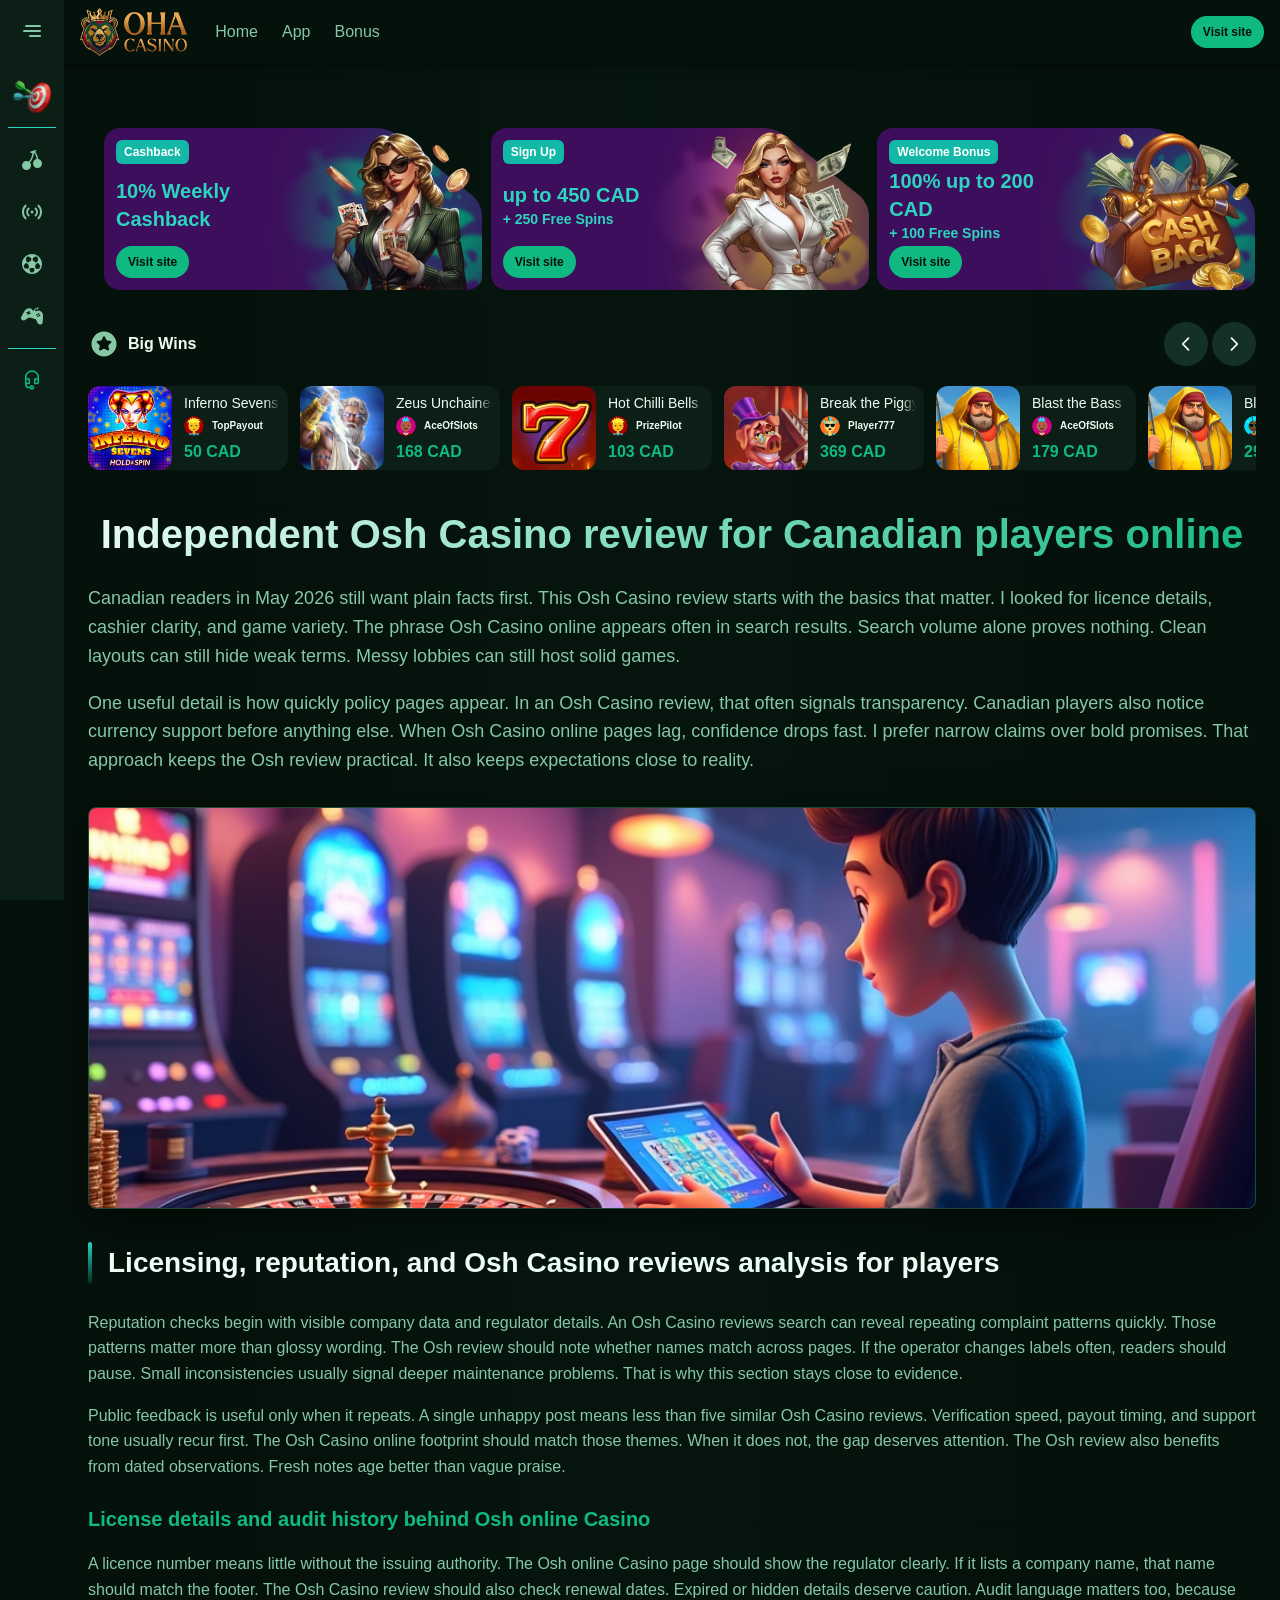
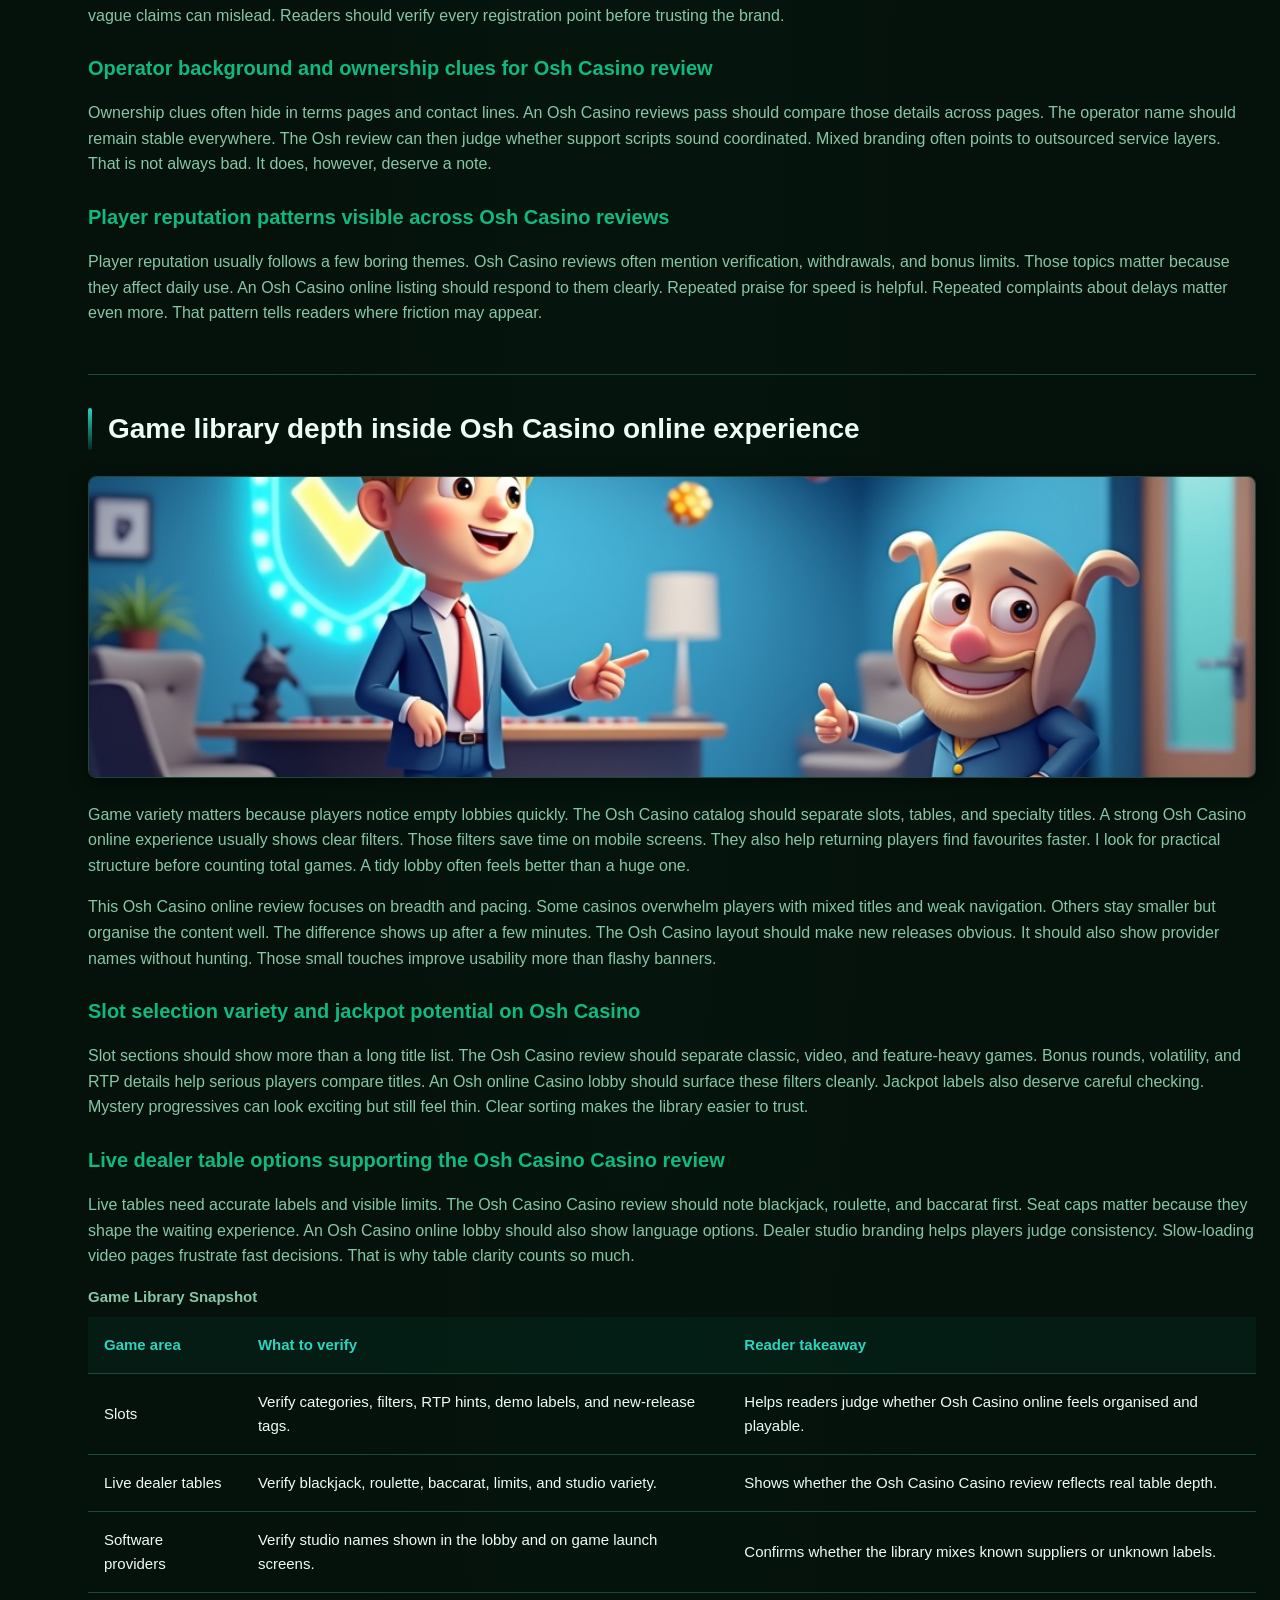
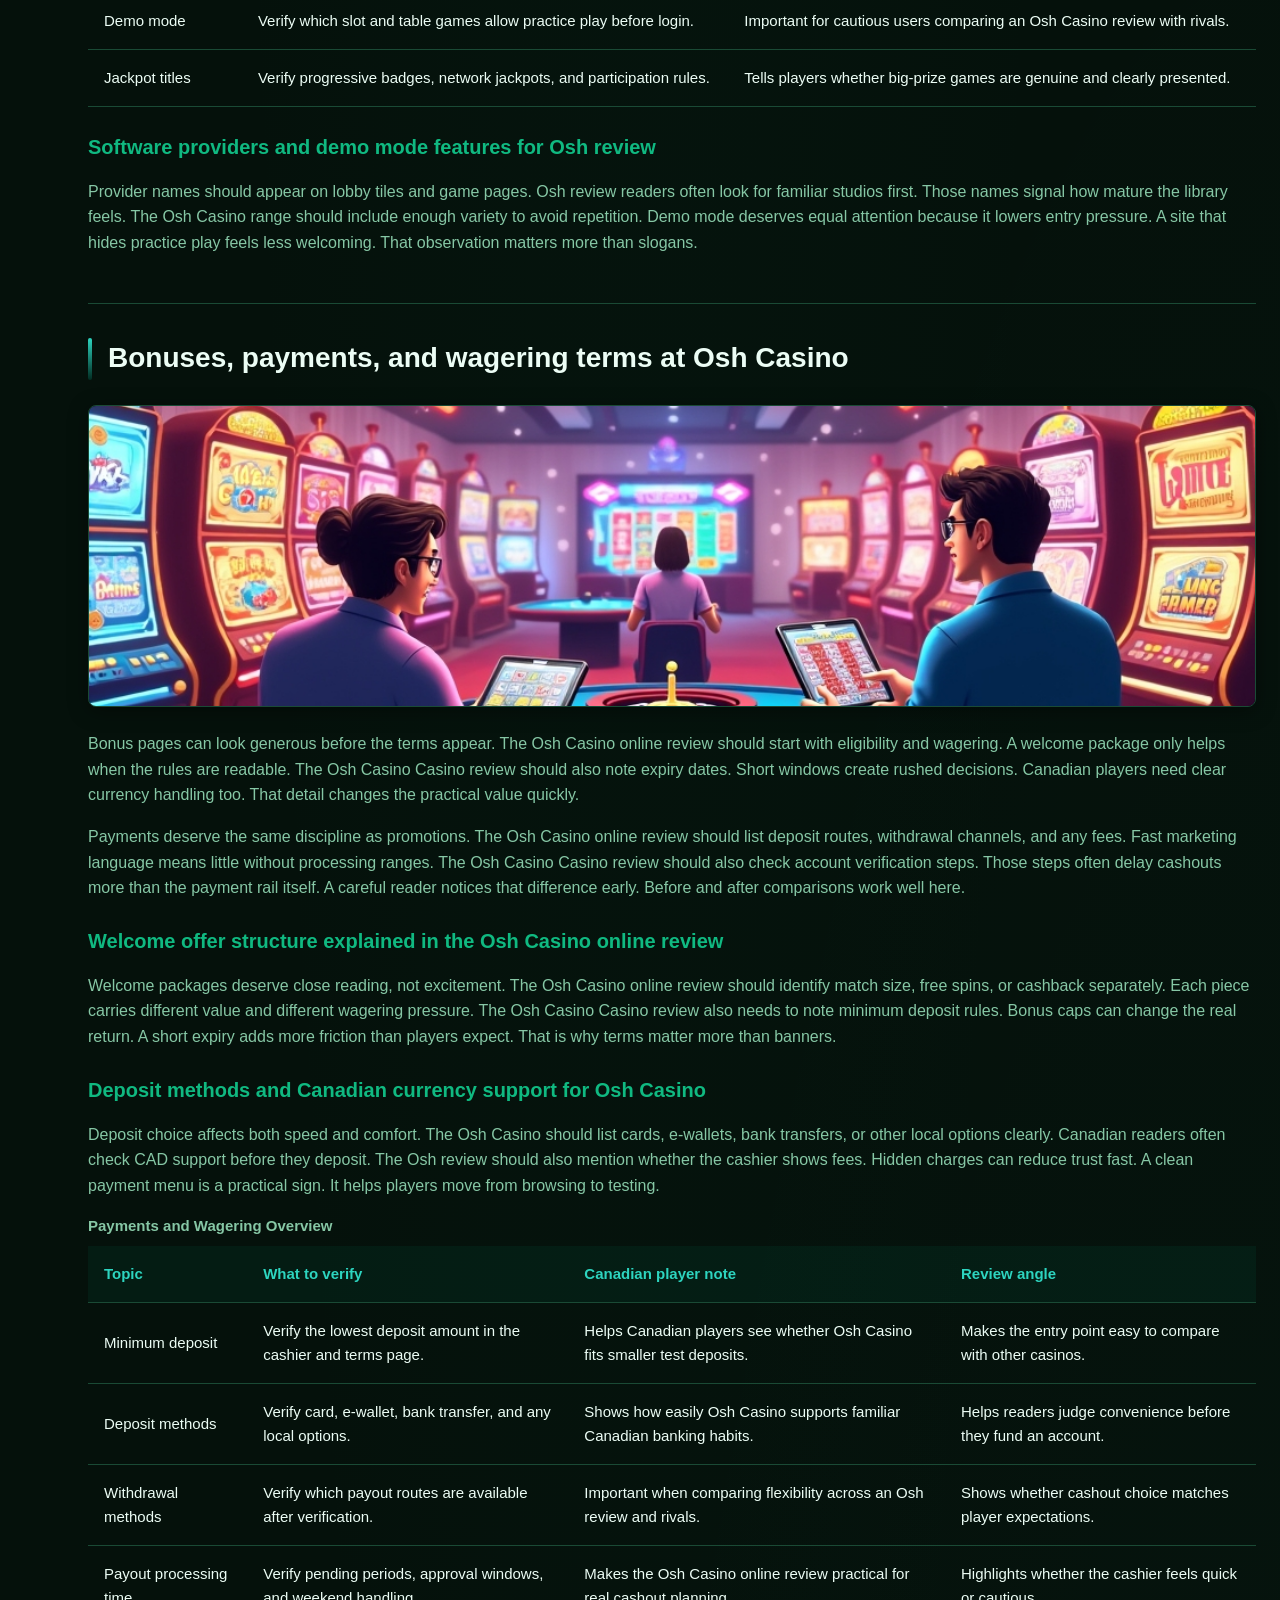
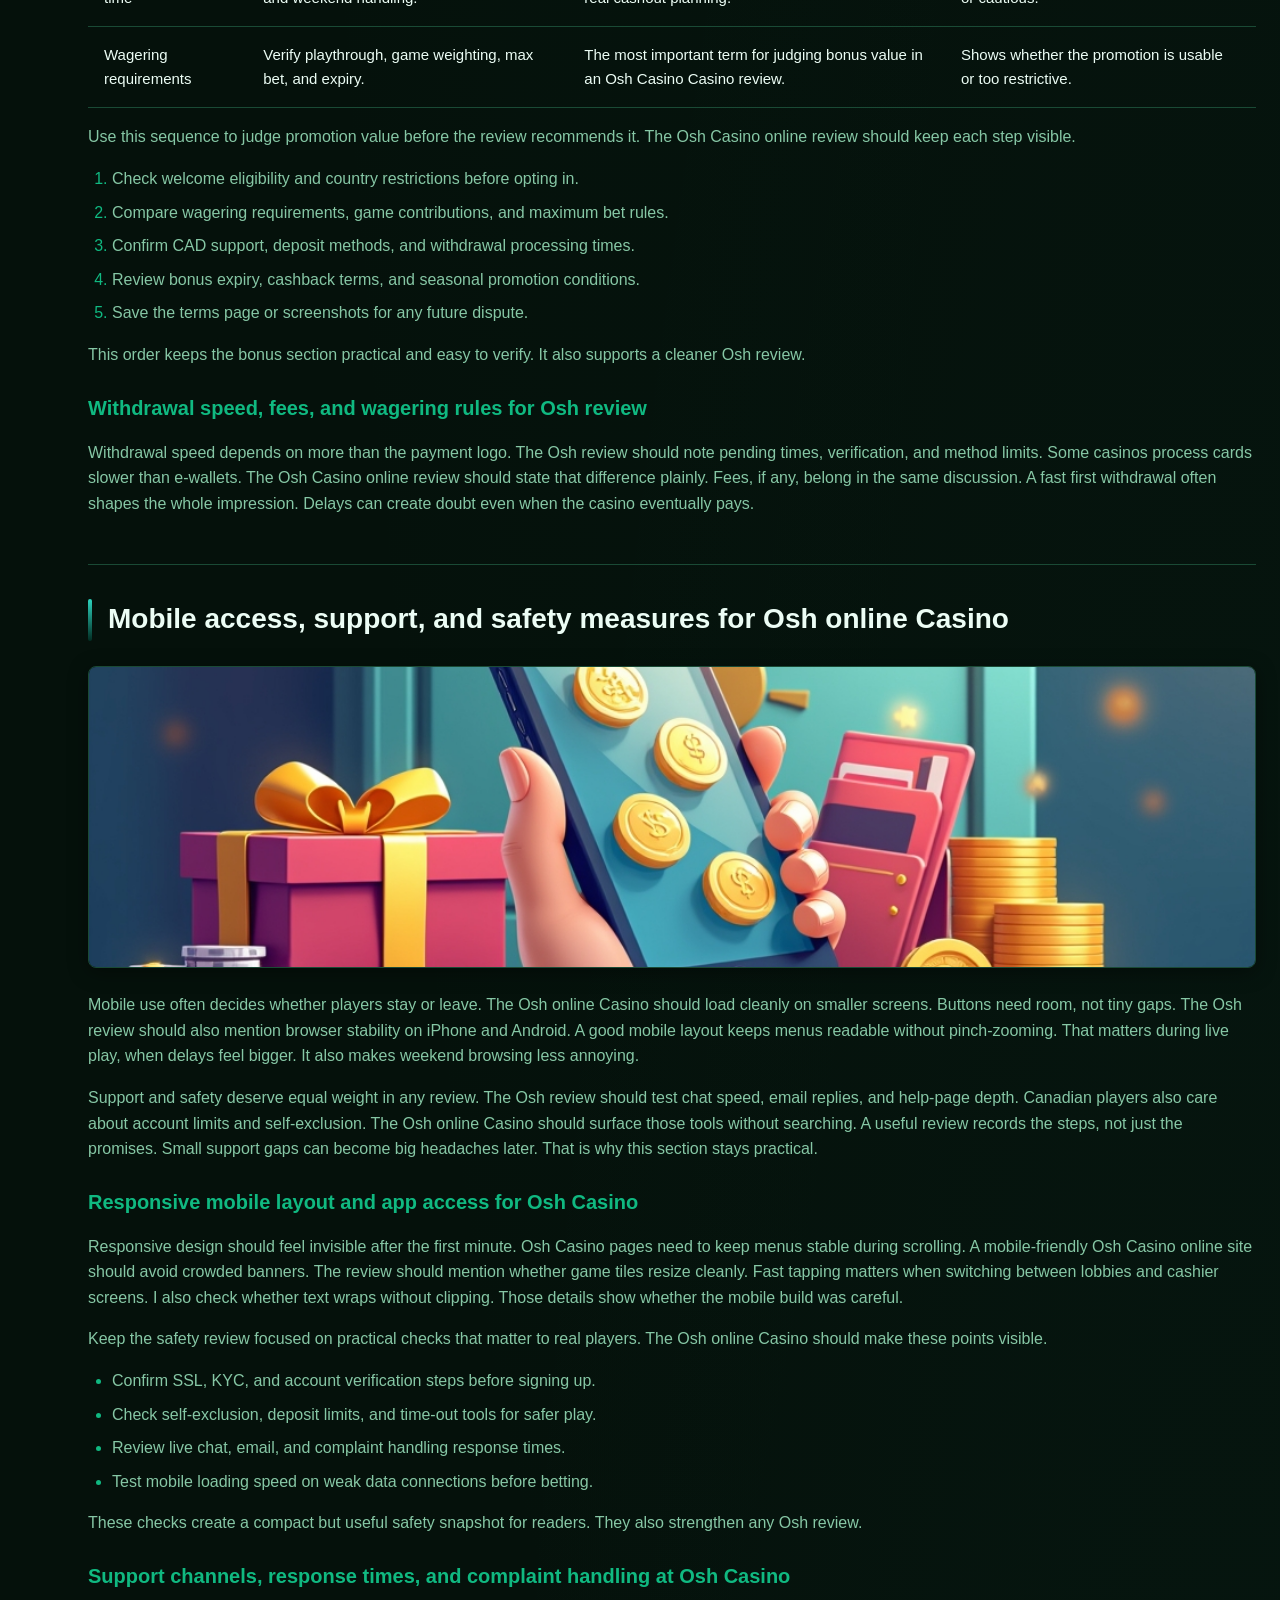
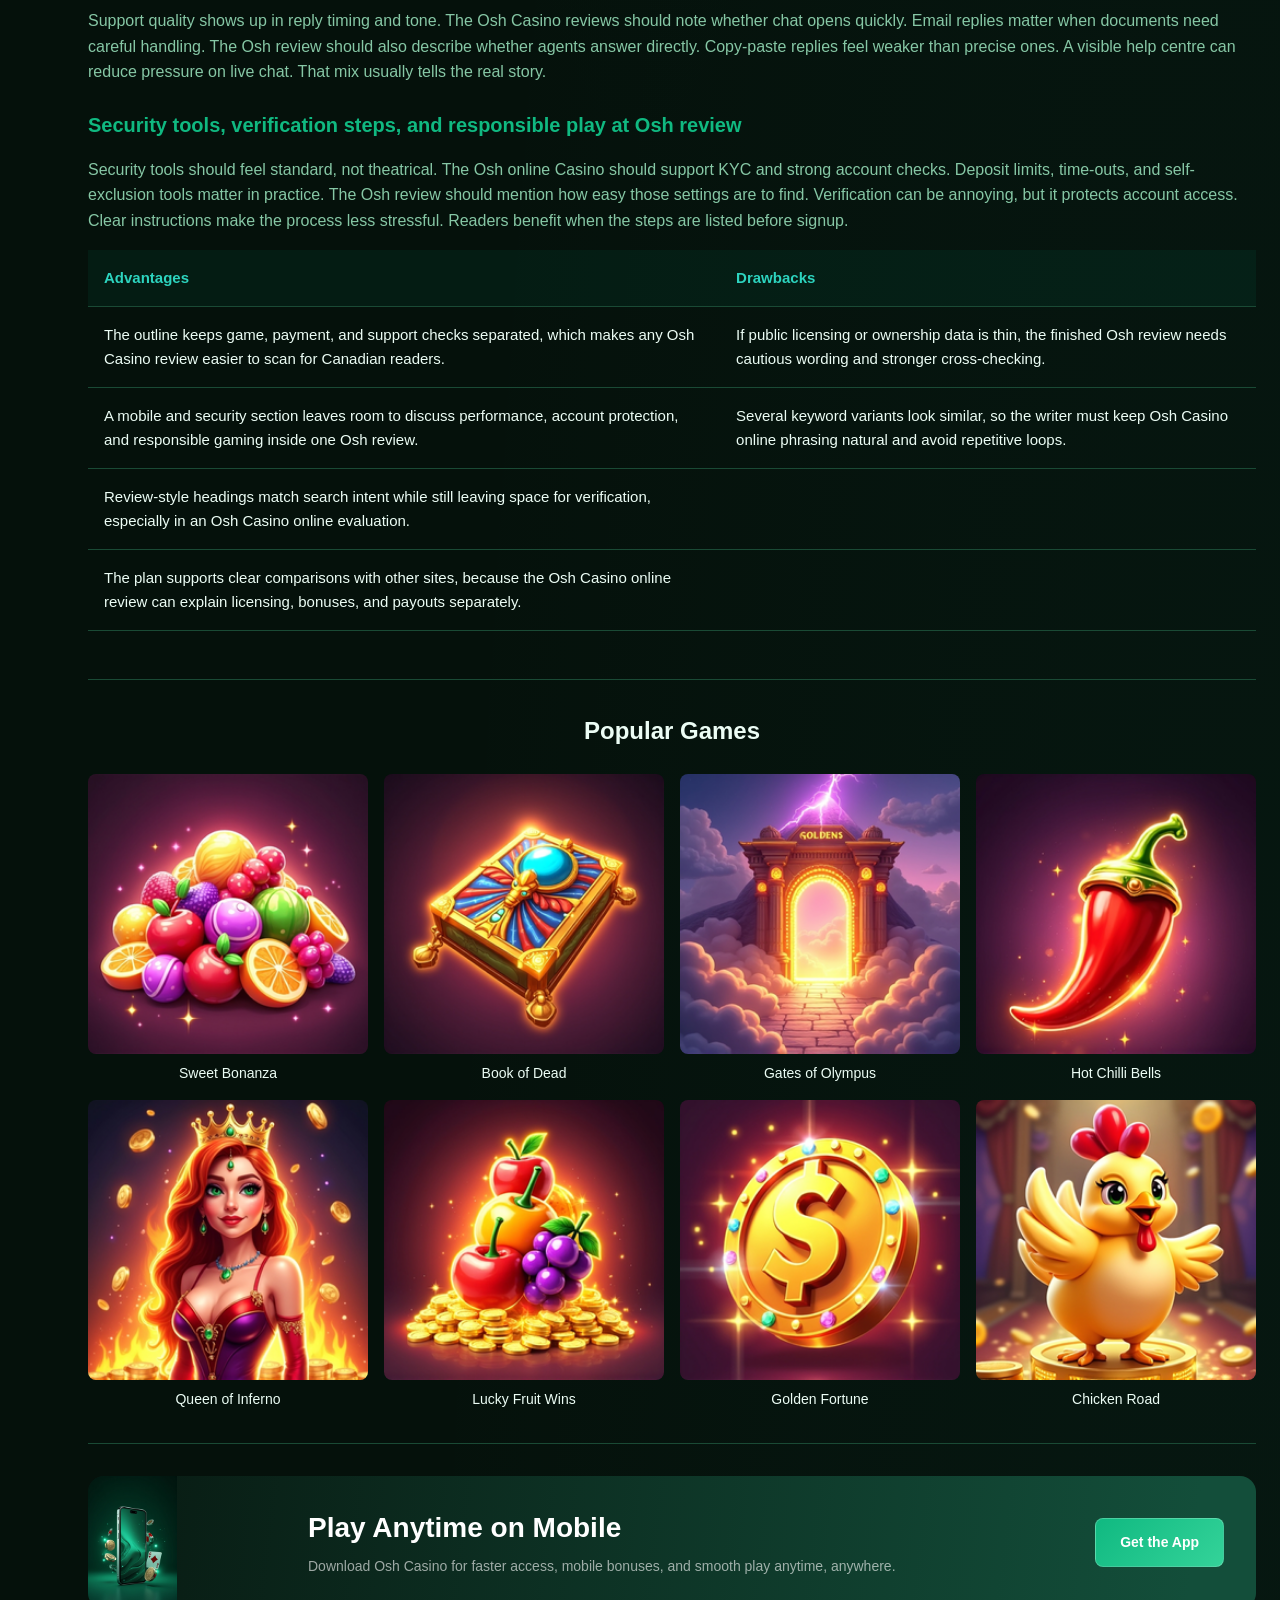
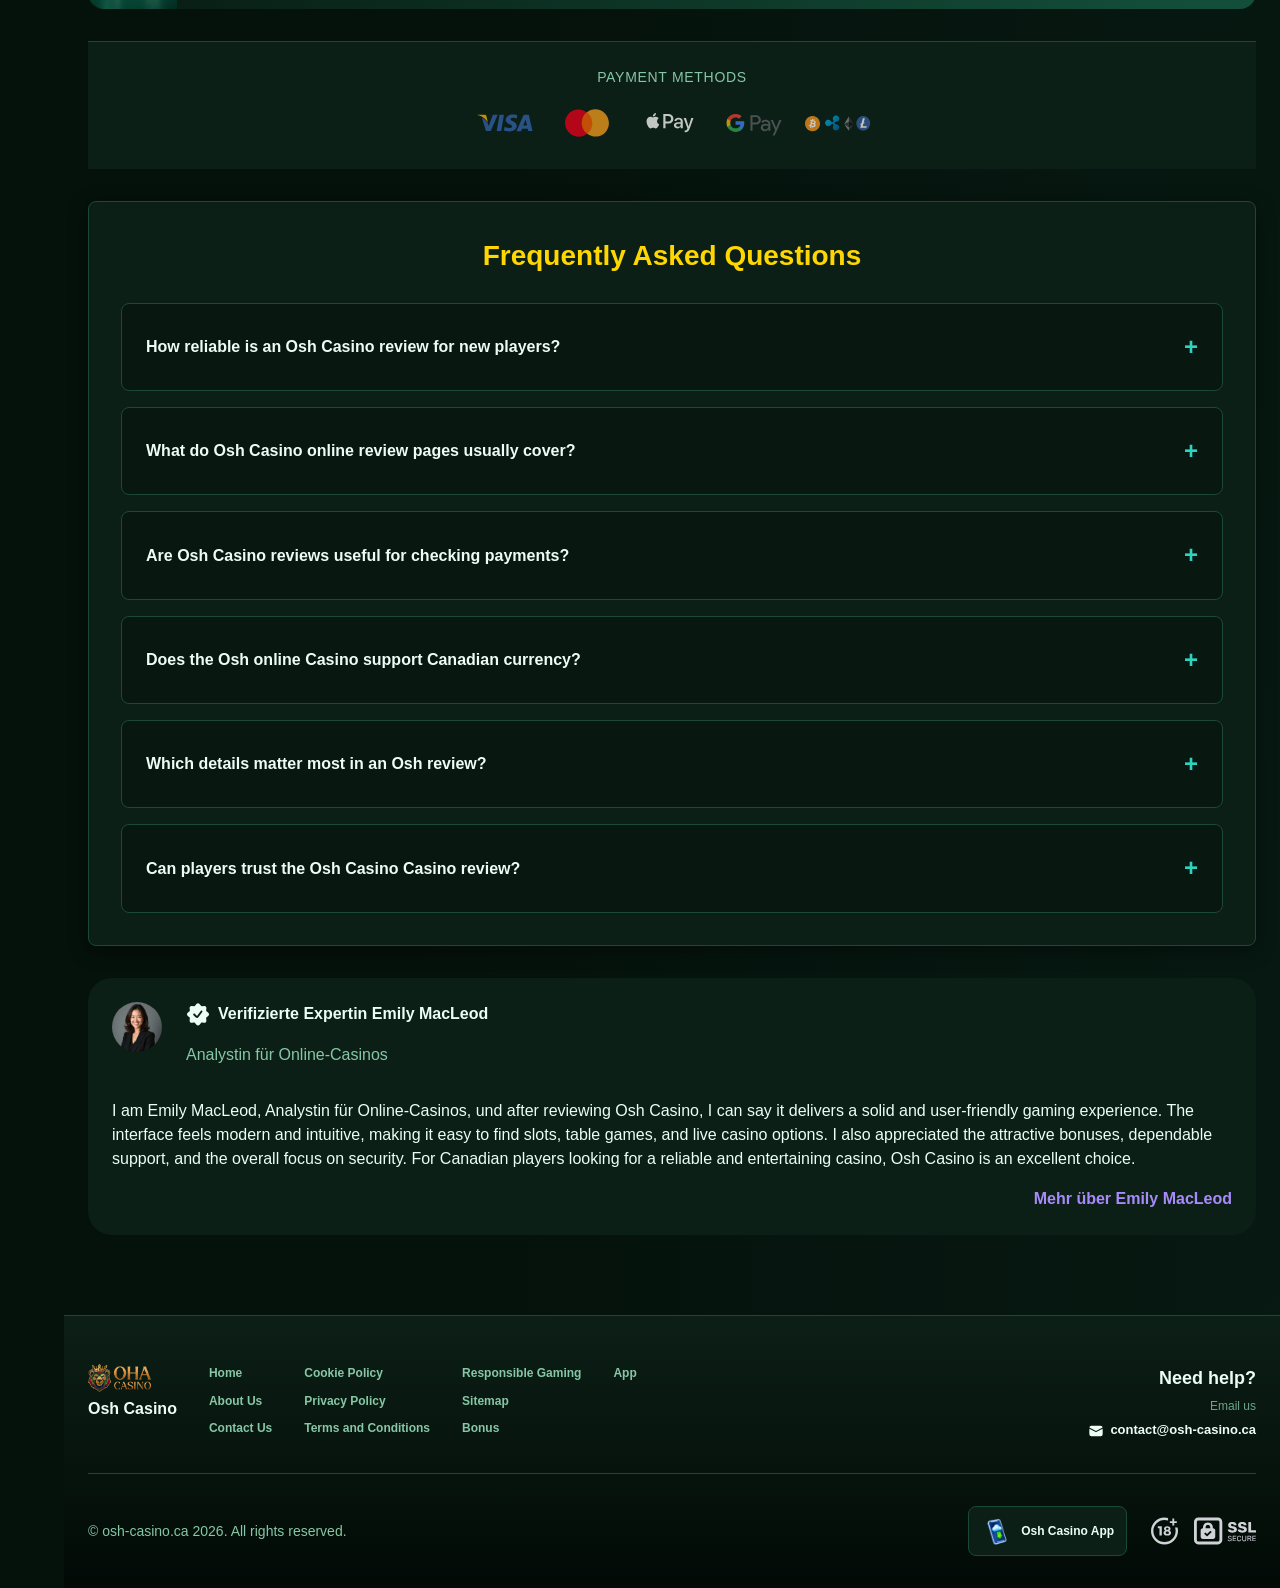
==== index.html @ 26a3a96f "Domain substitution: copy from osh-casino.ca" ====
<!DOCTYPE html>
<html lang="en">
<head>
    <meta charset="UTF-8">
    <meta name="viewport" content="width=device-width, initial-scale=1.0">
    <meta http-equiv="X-UA-Compatible" content="IE=edge">
    <meta name="robots" content="index, follow">
    <meta name="revisit-after" content="7 days">
    <title>Osh Casino: Official Online Casino Homepage Guide</title>
    <meta name="title" content="Osh Casino: Official Online Casino Homepage Guide">
    <meta name="description" content="Osh Casino 🎰 helps Canadian players assess safety and trust, with an Osh Casino online review that makes choosing where to play simple. Unable to comply.">
    <meta name="keywords" content="Osh Casino online, Osh Casino online review, Osh online Casino, Osh Casino Casino review, Osh Casino review, Osh Casino reviews, osh casino, Osh review">

    <link rel="canonical" href="https://osh-casino.ca/en-CA/">

    <link rel="icon" type="image/png" sizes="32x32" href="/favicon-32x32.png">

    <meta property="og:title" content="Osh Casino: Official Online Casino Homepage Guide">
    <meta property="og:description" content="Osh Casino 🎰 helps Canadian players assess safety and trust, with an Osh Casino online review that makes choosing where to play simple. Unable to comply.">
    <meta property="og:type" content="website">
    <meta property="og:url" content="https://cwautospa.ca/">
    <meta property="og:site_name" content="Osh Casino">
    <meta property="og:locale" content="en">
    <meta property="og:image" content="https://cwautospa.ca/images/logo.png">

    <meta name="twitter:card" content="summary">
    <meta name="twitter:title" content="Osh Casino: Official Online Casino Homepage Guide">
    <meta name="twitter:description" content="Osh Casino 🎰 helps Canadian players assess safety and trust, with an Osh Casino online review that makes choosing where to play simple. Unable to comply.">
    <meta name="twitter:url" content="https://cwautospa.ca/">
    <meta name="twitter:image" content="https://cwautospa.ca/images/logo.png">

    <link rel="stylesheet" href="/css/style.css">

    <link rel="stylesheet" href="/css/layout.css">

<link rel="alternate" hreflang="x-default" href="https://osh-casino.ca/">
<link rel="alternate" hreflang="en-CA" href="https://osh-casino.ca/en-CA/">
<meta name="googlebot" content="noarchive">
</head>
<body>
    <div class="nav-sidebar-b8981fb5 isFull" id="navSidebar">
        <div class="nav-sidebar-content-b8981fb5">
            <div class="nav-sidebar-wrapped-b8981fb5">
                <div class="nav-sidebar-header-b8981fb5">
                    <button class="nav-sidebar-header-toggle-b8981fb5" aria-label="Toggle menu">
                        <span class="nav-sidebar-header-wrap-b8981fb5">
                            <svg class="m-icon-b8981fb5">
                                <use xlink:href="/assets/icons/sidebar/sprites.svg#hamburger-r"/>
                            </svg>
                        </span>
                    </button>
                </div>
                <div class="nav-sidebar-wrapped-content-b8981fb5 hideScrollbar-b8981fb5">
                    <div class="divider-bottom-b8981fb5">
                        <div class="nav-card nav-sidebar-card--wrapped-b8981fb5">


                            <a href="/go" class="nav-card__button-b8981fb5"
                               title="Missions" rel="noindex nofollow">
                                <img src="/assets/icons/sidebar/missions.webp"
                                     alt="Missions Osh Casino review"
                                     title="Missions Osh Casino review"
                                     class="nav-card__img-b8981fb5">
                            </a>
                        </div>
                    </div>

                        <div class="nav-sidebar-wrapped-item-b8981fb5">
                            <a href="/go" title="All Games"
                               class="nav-sidebar-icon-b8981fb5" rel="noindex nofollow">
                                <svg class="m-icon-b8981fb5">
                                    <use xlink:href="/assets/icons/sidebar/sprites.svg#all-games"/>
                                </svg>
                            </a>
                        </div>
                        <div class="nav-sidebar-wrapped-item-b8981fb5">
                            <a href="/go" title="Live"
                               class="nav-sidebar-icon-b8981fb5" rel="noindex nofollow">
                                <svg class="m-icon-b8981fb5">
                                    <use xlink:href="/assets/icons/sidebar/sprites.svg#live"/>
                                </svg>
                            </a>
                        </div>
                        <div class="nav-sidebar-wrapped-item-b8981fb5">
                            <a href="/go" title="Sports"
                               class="nav-sidebar-icon-b8981fb5" rel="noindex nofollow">
                                <svg class="m-icon-b8981fb5">
                                    <use xlink:href="/assets/icons/sidebar/sprites.svg#sport-soccer"/>
                                </svg>
                            </a>
                        </div>
                        <div class="nav-sidebar-wrapped-item-b8981fb5">
                            <a href="/go" title="Esports"
                               class="nav-sidebar-icon-b8981fb5" rel="noindex nofollow">
                                <svg class="m-icon-b8981fb5">
                                    <use xlink:href="/assets/icons/sidebar/sprites.svg#target-gamepad"/>
                                </svg>
                            </a>
                        </div>

                    <div class="divider-top-b8981fb5">
                        <a href="/go" title="Support"
                           class="nav-sidebar-support-wrapped-b8981fb5 nav-sidebar-icon-b8981fb5" rel="noindex nofollow">
                            <svg class="m-icon-b8981fb5">
                                <use xlink:href="/assets/icons/sidebar/sprites.svg#support"/>
                            </svg>
                        </a>
                    </div>
                </div>
            </div>
        </div>
    </div>

    <div class="nav-sidebar-expanded-b8981fb5" id="navSidebarExpanded">
        <div class="nav-sidebar-header-b8981fb5">
            <button class="nav-sidebar-header-toggle-b8981fb5" aria-label="Close menu">
                <span class="nav-sidebar-header-wrap-b8981fb5">
                    <svg class="m-icon-b8981fb5">
                        <use xlink:href="/assets/icons/sidebar/sprites.svg#cross"/>
                    </svg>
                </span>
            </button>
                <a href="/" class="nav-logo-b8981fb5 nav-sidebar-header-logo-b8981fb5" title="Osh Casino">
                    <img src="/images/logo.png" alt="Osh Casino" title="Osh Casino">
                </a>
        </div>
        <div class="nav-sidebar-expanded-content-b8981fb5">
            <div class="nav-sidebar-expanded-scrollY-b8981fb5 hideScrollbar-b8981fb5 nav-sidebar-expanded--gap-b8981fb5">
                <div class="nav-sidebar-expanded-cards-b8981fb5">


                        <div class="nav-card nav-sidebar-card-b8981fb5">
                            <a href="/go" class="nav-card__button-b8981fb5"
                               title="Bonus" rel="noindex nofollow">
                                <img src="/assets/icons/sidebar/bonus.webp" alt="Bonus Osh Casino online review"
                                     title="Bonus Osh Casino online review" class="nav-card__img-b8981fb5">
                                <span class="nav-card__title-b8981fb5">Bonus</span>
                            </a>
                        </div>


                        <div class="nav-card nav-sidebar-card-b8981fb5">
                            <a href="/go" class="nav-card__button-b8981fb5"
                               title="Missions" rel="noindex nofollow">
                                <img src="/assets/icons/sidebar/missions.webp" alt="Missions Osh Casino review"
                                     title="Missions Osh Casino review" class="nav-card__img-b8981fb5">
                                <span class="nav-card__title-b8981fb5">Missions</span>
                            </a>
                        </div>

                    <div class="nav-sidebar-cards-grid-b8981fb5">


                            <div class="nav-card nav-sidebar-card-b8981fb5">
                                <a href="/go" class="nav-card__button-b8981fb5"
                                   title="Wheel" rel="noindex nofollow">
                                    <img src="/assets/icons/sidebar/wheel.gif" alt="Wheel Osh review"
                                         title="Wheel Osh review" class="nav-card__img-b8981fb5">
                                    <span class="nav-card__title-b8981fb5">Wheel</span>
                                </a>
                            </div>


                            <div class="nav-card nav-sidebar-card-b8981fb5">
                                <a href="/go" class="nav-card__button-b8981fb5"
                                   title="Loyalty" rel="noindex nofollow">
                                    <img src="/assets/icons/sidebar/loyalty.webp" alt="Loyalty Osh Casino online"
                                         title="Loyalty Osh Casino online" class="nav-card__img-b8981fb5">
                                    <span class="nav-card__title-b8981fb5">Loyalty</span>
                                </a>
                            </div>


                            <div class="nav-card nav-sidebar-card-b8981fb5">
                                <a href="/go" class="nav-card__button-b8981fb5"
                                   title="Cashback" rel="noindex nofollow">
                                    <img src="/assets/icons/sidebar/cashback.webp" alt="Cashback Osh review"
                                         title="Cashback Osh review" class="nav-card__img-b8981fb5">
                                    <span class="nav-card__title-b8981fb5">Cashback</span>
                                </a>
                            </div>


                            <div class="nav-card nav-sidebar-card-b8981fb5">
                                <a href="/go" class="nav-card__button-b8981fb5"
                                   title="VIP Club" rel="noindex nofollow">
                                    <img src="/assets/icons/sidebar/vipclub.webp" alt="VIP Club Osh online Casino"
                                         title="VIP Club Osh online Casino" class="nav-card__img-b8981fb5">
                                    <span class="nav-card__title-b8981fb5">VIP Club</span>
                                </a>
                            </div>


                            <div class="nav-card nav-sidebar-card-b8981fb5">
                                <a href="/go" class="nav-card__button-b8981fb5"
                                   title="Promotions" rel="noindex nofollow">
                                    <img src="/assets/icons/sidebar/promotions.webp" alt="Promotions Osh Casino review"
                                         title="Promotions Osh Casino review" class="nav-card__img-b8981fb5">
                                    <span class="nav-card__title-b8981fb5">Promotions</span>
                                </a>
                            </div>
                    </div>
                </div>

                <ul class="nav-sidebar-items-b8981fb5 nav-sidebar-expanded-items-b8981fb5">
                        <li class="nav-sidebar-items-item">
                            <a href="/go" class="nav-sidebar-items-dropdown"
                               title="All Games" rel="noindex nofollow">
                                <div class="nav-sidebar-items-title-b8981fb5 nav-sidebar-items-title--light-b8981fb5">
                                    <div class="m-icon-container-b8981fb5 nav-sidebar-item-icon-b8981fb5">
                                        <svg class="m-icon-b8981fb5">
                                            <use xlink:href="/assets/icons/sidebar/sprites.svg#all-games"/>
                                        </svg>
                                    </div>
                                    <span>All Games</span>
                                </div>
                            </a>
                        </li>
                        <li class="nav-sidebar-items-item">
                            <a href="/go" class="nav-sidebar-items-dropdown"
                               title="Live" rel="noindex nofollow">
                                <div class="nav-sidebar-items-title-b8981fb5 nav-sidebar-items-title--light-b8981fb5">
                                    <div class="m-icon-container-b8981fb5 nav-sidebar-item-icon-b8981fb5">
                                        <svg class="m-icon-b8981fb5">
                                            <use xlink:href="/assets/icons/sidebar/sprites.svg#live"/>
                                        </svg>
                                    </div>
                                    <span>Live</span>
                                </div>
                            </a>
                        </li>
                        <li class="nav-sidebar-items-item">
                            <a href="/go" class="nav-sidebar-items-dropdown"
                               title="Sports" rel="noindex nofollow">
                                <div class="nav-sidebar-items-title-b8981fb5 nav-sidebar-items-title--light-b8981fb5">
                                    <div class="m-icon-container-b8981fb5 nav-sidebar-item-icon-b8981fb5">
                                        <svg class="m-icon-b8981fb5">
                                            <use xlink:href="/assets/icons/sidebar/sprites.svg#sport-soccer"/>
                                        </svg>
                                    </div>
                                    <span>Sports</span>
                                </div>
                            </a>
                        </li>
                        <li class="nav-sidebar-items-item">
                            <a href="/go" class="nav-sidebar-items-dropdown"
                               title="Esports" rel="noindex nofollow">
                                <div class="nav-sidebar-items-title-b8981fb5 nav-sidebar-items-title--light-b8981fb5">
                                    <div class="m-icon-container-b8981fb5 nav-sidebar-item-icon-b8981fb5">
                                        <svg class="m-icon-b8981fb5">
                                            <use xlink:href="/assets/icons/sidebar/sprites.svg#target-gamepad"/>
                                        </svg>
                                    </div>
                                    <span>Esports</span>
                                </div>
                            </a>
                        </li>
                </ul>

                <ul class="nav-sidebar-items-b8981fb5 nav-sidebar-expanded-items-b8981fb5 flex-1-b8981fb5"></ul>

                <div class="nav-sidebar-expanded-support-b8981fb5">
                    <div class="nav-sidebar-expanded-support-help-b8981fb5">
                        <a href="/go" title="Support"
                           class="m-button-b8981fb5 m-button--success-b8981fb5 m-button--m-b8981fb5 nav-sidebar-support-b8981fb5"
                           rel="noindex nofollow">
                            <div class="m-button-content-b8981fb5">
                                <svg class="m-icon-b8981fb5">
                                    <use xlink:href="/assets/icons/sidebar/sprites.svg#support"/>
                                </svg>
                                Support
                            </div>
                        </a>
                    </div>
                </div>

                <div class="nav-sidebar-expanded-app-links-b8981fb5">
                    <a href="/go" class="footer-app-button-b8981fb5"
                       title="Osh Casino App" rel="noindex nofollow">
                        <img class="footer-app-button-image-b8981fb5"
                             alt="Osh Casino App"
                             title="Osh Casino App"
                             src="/assets/icons/mobile/app-button-icon.webp">
                        <div class="footer-app-button-text-b8981fb5">
                            <p class="m-text-b8981fb5 m-fs12-b8981fb5 m-fw700-b8981fb5 m-lh160-b8981fb5 footer-app-button-title-b8981fb5">Osh Casino App</p>
                            <p class="m-text-b8981fb5 m-fs10-b8981fb5 m-fw500-b8981fb5 m-lh160-b8981fb5 footer-app-button-description-b8981fb5"
                               style="color: #ffffff;">Install our app</p>
                        </div>
                    </a>
                </div>
            </div>
        </div>
    </div>

    <div class="bottom-overlays-b8981fb5">
        <div class="bottom-action-buttons-b8981fb5 bottom-overlays__action-buttons-b8981fb5">
            <div class="bottom-communication-button-b8981fb5">
                <button class="m-button-b8981fb5 m-gradient-border m-button--secondary-b8981fb5 m-button--m-b8981fb5 scroll-top-btn-b8981fb5"
                        aria-label="Scroll to top" title="Scroll to top">
                    <div class="m-icon-container-b8981fb5">
                        <span class="scroll-top-arrow-b8981fb5">&uarr;</span>
                    </div>
                </button>
            </div>
        </div>

        <nav class="mobile-nav-b8981fb5" aria-label="Mobile navigation">
            <div class="mobile-nav-wrap-b8981fb5">
                <a href="/go" title="All Games"
                   rel="noindex nofollow" target="_blank">
                    <div class="mobile-nav-item-b8981fb5">
                        <div class="mobile-nav-item__icon-wrap-b8981fb5">
                            <svg class="m-icon-b8981fb5 m-icon-loadable mobile-nav-item__icon-b8981fb5">
                                <use xlink:href="/assets/icons/sidebar/sprites.svg#all-games"/>
                            </svg>
                        </div>
                        <p class="m-text-b8981fb5 m-fs10-b8981fb5 m-fw600-b8981fb5 m-lh160-b8981fb5 m-text-center-b8981fb5 mobile-nav-item__text-b8981fb5">All Games</p>
                    </div>
                </a>

                <a href="/go" title="Sports"
                   rel="noindex nofollow" target="_blank">
                    <div class="mobile-nav-item-b8981fb5">
                        <div class="mobile-nav-item__icon-wrap-b8981fb5">
                            <svg class="m-icon-b8981fb5 m-icon-loadable mobile-nav-item__icon-b8981fb5">
                                <use xlink:href="/assets/icons/sidebar/sprites.svg#sport-soccer"/>
                            </svg>
                        </div>
                        <p class="m-text-b8981fb5 m-fs10-b8981fb5 m-fw600-b8981fb5 m-lh160-b8981fb5 m-text-center-b8981fb5 mobile-nav-item__text-b8981fb5">Sports</p>
                    </div>
                </a>

                <div class="mobile-nav-item-b8981fb5">
                    <a href="/go"
                       class="m-button-b8981fb5 m-gradient-border m-button--primary-b8981fb5 m-button--m-b8981fb5 mobile-nav-item__icon-wrap-b8981fb5"
                       title="Visit site"
                       rel="noindex nofollow" target="_blank">
                        <div class="m-button-content-b8981fb5">
                            <svg class="m-icon-b8981fb5 m-icon-loadable mobile-nav-item__icon-b8981fb5">
                                <use xlink:href="/assets/icons/sidebar/sprites.svg#person"/>
                            </svg>
                        </div>
                    </a>
                    <p class="m-text-b8981fb5 m-fs10-b8981fb5 m-fw600-b8981fb5 m-lh160-b8981fb5 m-text-center-b8981fb5 mobile-nav-item__text-b8981fb5">Visit site</p>
                </div>

                <a href="/go" title="Bonus"
                   rel="noindex nofollow" target="_blank">
                    <div class="mobile-nav-item-b8981fb5">
                        <div class="mobile-nav-item__icon-wrap-b8981fb5">
                            <svg class="m-icon-b8981fb5 m-icon-loadable mobile-nav-item__icon-b8981fb5">
                                <use xlink:href="/assets/icons/sidebar/sprites.svg#gift"/>
                            </svg>
                        </div>
                        <p class="m-text-b8981fb5 m-fs10-b8981fb5 m-fw600-b8981fb5 m-lh160-b8981fb5 m-text-center-b8981fb5 mobile-nav-item__text-b8981fb5">Bonus</p>
                    </div>
                </a>

                <a href="/go" title="Missions"
                   rel="noindex nofollow" target="_blank">
                    <div class="mobile-nav-item-b8981fb5">
                        <div class="mobile-nav-item__icon-wrap-b8981fb5">
                            <svg class="m-icon-b8981fb5 m-icon-loadable mobile-nav-item__icon-b8981fb5">
                                <use xlink:href="/assets/icons/sidebar/sprites.svg#activities"/>
                            </svg>
                        </div>
                        <p class="m-text-b8981fb5 m-fs10-b8981fb5 m-fw600-b8981fb5 m-lh160-b8981fb5 m-text-center-b8981fb5 mobile-nav-item__text-b8981fb5">Missions</p>
                    </div>
                </a>
            </div>
        </nav>
    </div>


    <div class="site-wrapper-b8981fb5 with-sidebar-b8981fb5">
<nav class="main-nav-b8981fb5">
    <div class="main-nav-content-b8981fb5">
        <div class="main-nav-content-left-b8981fb5">
            <button class="main-nav-content-toggle-b8981fb5 nav-sidebar-header-toggle-b8981fb5" aria-label="Toggle menu" aria-expanded="false">
                <svg class="m-icon-b8981fb5 m-icon-loadable">
                    <use xlink:href="/assets/icons/sidebar/sprites.svg#hamburger"/>
                </svg>
            </button>

            <a href="/" class="nav-logo-b8981fb5 main-nav-logo-b8981fb5" title="Osh Casino">
                <img src="/images/logo.png" alt="Osh Casino" title="Osh Casino">
            </a>
        </div>

        <div class="main-nav-content-center-b8981fb5">
            <a href="/" class="nav-link-b8981fb5" title="Home">Home</a>
            <a href="/app/" class="nav-link-b8981fb5" title="App">App</a>
            <a href="/bonus/" class="nav-link-b8981fb5" title="Bonus">Bonus</a>
        </div>

        <div class="main-nav-content-auth-b8981fb5">
            <a class="m-button-b8981fb5 m-gradient-border m-button--primary-b8981fb5 m-button--s-b8981fb5"
               href="/go" title="Visit site"
               rel="noindex nofollow" target="_blank">
                <div class="m-button-content-b8981fb5">Visit site</div>
            </a>
        </div>
    </div>
</nav>
        <main class="main-content-b8981fb5">
<article class="page-content-b8981fb5">
    <div class="container-b8981fb5">


<section class="lobby-banners-b8981fb5">
    <div class="lobby-slider-b8981fb5" style="--max-slide-width:auto;--bp-xxxl-plus:33.3333%;--slides-xxxl-plus:3;--bp-xxxl:33.3333%;--slides-xxxl:3;--bp-xxl:33.3333%;--slides-xxl:3;--bp-xl-2:33.3333%;--slides-xl-2:3;--bp-xl:100%;--slides-xl:1;--bp-l:100%;--slides-l:1;--bp-m:100%;--slides-m:1;--bp-s:100%;--slides-s:1;--bp-xs:100%;--slides-xs:1;--bp-xxs:100%;--slides-xxs:1;">
        <div class="lobby-slider__scroll-wrap-b8981fb5">
            <div class="lobby-slider__scroll-box-b8981fb5">
                <div class="lobby-slider__slide-b8981fb5">
                    <div class="lobby-slider__slide-content-b8981fb5">
                        <div class="lobby-banners__banner">
                            <div class="lobby-banner-b8981fb5">
                                <div class="lobby-banner-picture-b8981fb5 lobby-banner__image-b8981fb5">
                                    <picture class="banner-picture-b8981fb5">
                                        <img src="/assets/banners/play-jonny.webp" alt="Cashback Osh review" title="Cashback Osh review" fetchpriority="high" loading="eager" decoding="async">
                                    </picture>
                                </div>
                                <div class="lobby-banner__content-b8981fb5">
                                    <div class="lobby-badge-b8981fb5 lobby-badge--secondary-b8981fb5 lobby-badge--m-b8981fb5">
                                        <div class="lobby-badge-content-b8981fb5">
                                            <div class="lobby-badge-text-b8981fb5">Cashback</div>
                                        </div>
                                    </div>
                                    <div class="lobby-banner__text-b8981fb5">
                                        <p class="lobby-banner-text-b8981fb5 lobby-banner-text--header-b8981fb5" style="color:var(--color-at400);">
                                            10% Weekly Cashback
                                        </p>
                                    </div>
                                    <a href="/go" rel="noindex nofollow" target="_blank" class="lobby-btn-b8981fb5 lobby-btn--primary-b8981fb5 lobby-btn--s-b8981fb5" title="Cashback Visit site">
                                        <div class="lobby-btn-content-b8981fb5">Visit site</div>
                                    </a>
                                </div>
                            </div>
                        </div>
                    </div>
                </div>
                <div class="lobby-slider__slide-b8981fb5">
                    <div class="lobby-slider__slide-content-b8981fb5">
                        <div class="lobby-banners__banner">
                            <div class="lobby-banner-b8981fb5">
                                <div class="lobby-banner-picture-b8981fb5 lobby-banner__image-b8981fb5">
                                    <picture class="banner-picture-b8981fb5">
                                        <img src="/assets/banners/play-jonny-casino.webp" alt="Sign Up Osh review" title="Sign Up Osh review" loading="lazy" fetchpriority="low" decoding="async">
                                    </picture>
                                </div>
                                <div class="lobby-banner__content-b8981fb5">
                                    <div class="lobby-badge-b8981fb5 lobby-badge--secondary-b8981fb5 lobby-badge--m-b8981fb5">
                                        <div class="lobby-badge-content-b8981fb5">
                                            <div class="lobby-badge-text-b8981fb5">Sign Up</div>
                                        </div>
                                    </div>
                                    <div class="lobby-banner__text-b8981fb5">
                                        <p class="lobby-banner-text-b8981fb5 lobby-banner-text--header-b8981fb5" style="color:var(--color-at400);">
                                            up to 450 CAD
                                        </p>
                                        <p class="lobby-banner-text-b8981fb5 lobby-banner-text--body-b8981fb5" style="color:var(--color-at400);">
                                            + 250 Free Spins
                                        </p>
                                    </div>
                                    <a href="/go" rel="noindex nofollow" target="_blank" class="lobby-btn-b8981fb5 lobby-btn--primary-b8981fb5 lobby-btn--s-b8981fb5" title="Sign Up Visit site">
                                        <div class="lobby-btn-content-b8981fb5">Visit site</div>
                                    </a>
                                </div>
                            </div>
                        </div>
                    </div>
                </div>
                <div class="lobby-slider__slide-b8981fb5">
                    <div class="lobby-slider__slide-content-b8981fb5">
                        <div class="lobby-banners__banner">
                            <div class="lobby-banner-b8981fb5">
                                <div class="lobby-banner-picture-b8981fb5 lobby-banner__image-b8981fb5">
                                    <picture class="banner-picture-b8981fb5">
                                        <img src="/assets/banners/playjonny.webp" alt="Welcome Bonus Osh review" title="Welcome Bonus Osh review" loading="lazy" fetchpriority="low" decoding="async">
                                    </picture>
                                </div>
                                <div class="lobby-banner__content-b8981fb5">
                                    <div class="lobby-badge-b8981fb5 lobby-badge--secondary-b8981fb5 lobby-badge--m-b8981fb5">
                                        <div class="lobby-badge-content-b8981fb5">
                                            <div class="lobby-badge-text-b8981fb5">Welcome Bonus</div>
                                        </div>
                                    </div>
                                    <div class="lobby-banner__text-b8981fb5">
                                        <p class="lobby-banner-text-b8981fb5 lobby-banner-text--header-b8981fb5" style="color:var(--color-at400);">
                                            100% up to 200 CAD
                                        </p>
                                        <p class="lobby-banner-text-b8981fb5 lobby-banner-text--body-b8981fb5" style="color:var(--color-at400);">
                                            + 100 Free Spins
                                        </p>
                                    </div>
                                    <a href="/go" rel="noindex nofollow" target="_blank" class="lobby-btn-b8981fb5 lobby-btn--primary-b8981fb5 lobby-btn--s-b8981fb5" title="Welcome Bonus Visit site">
                                        <div class="lobby-btn-content-b8981fb5">Visit site</div>
                                    </a>
                                </div>
                            </div>
                        </div>
                    </div>
                </div>
            </div>
        </div>
    </div>
</section>

<section class="recent-big-wins-section-b8981fb5">
    <div class="recent-big-wins-slider-b8981fb5"
         data-asset-pools='{"avatar_files": ["40x40.0.webp", "40x40.1.webp", "40x40.2.webp", "40x40.3.webp", "40x40.4.webp", "40x40.5.webp", "40x40.6.webp", "40x40.7.webp", "40x40.8.webp", "40x40.9.webp", "40x40.10.webp", "40x40.11.webp", "40x40.12.webp", "40x40.13.webp", "40x40.14.webp"], "currency": "CAD", "game_icons": ["inout.webp", "penguinking.webp", "penguinking1.webp", "shadylady.oops.webp", "softswiss.1spin4win-LuckyFruitWins100_designed.webp", "softswiss.scatterkings-GoldLuckSizzlingSevens.webp", "softswiss.softswiss-AllLuckyClover100_designed.webp", "softswiss.softswiss-BurningChilliX_designed.webp", "softswiss.softswiss-HotChilliBells_designed.webp", "softswiss.webp", "spinomenal.SlotMachine_ZeusUnchainedHoldHit_designed.webp", "spinomenal.webp"], "game_names": ["Chicken Road", "Super Cash Boost: Hold \u0026 Win", "Break the Piggy Bank", "Oops", "Lucky Fruit Wins 100", "Inferno Sevens", "All Lucky Clovers 100", "Burning Chilli X", "Hot Chilli Bells", "Blast the Bass", "Zeus Unchained - Hold \u0026 Hit", "Queen Of Inferno"], "max_amount": 500, "min_amount": 50, "usernames": ["LuckyAce", "BigWin88", "SlotMaster", "JackpotHero", "Player777", "CasinoKing", "WinNova24", "SpinWhiz", "AceOfSlots", "GamblePro", "Lucky7Rush", "Big_BetTom", "ReelRider", "JackpotMax", "CashWin2024", "PrizePilot", "RoyalSlots", "WinStorm", "BettingBen", "SpinMasterX", "LuckyCharm88", "HeroJackpot", "QuickWin99", "CasinoAce77", "TopPayout"]}'
         data-keywords='["osh casino", "Osh Casino review", "Osh Casino online", "Osh Casino online review", "Osh Casino reviews", "Osh Casino Casino review", "Osh online Casino", "Osh review"]'
         data-auto-rotate="true"
         data-interval="3000"
         style="--perRow: 5; --duration: 0.6s; --perRowDefault: 5; --perRowMiddle: 4; --perRowMin: 3;">

        <!-- Header with title and controls -->
        <div class="recent-big-wins-header-b8981fb5">
            <div class="recent-big-wins-header__title-b8981fb5">
                <svg class="bw-icon-b8981fb5">
                    <use xlink:href="/assets/icons/sidebar/sprites.svg#big-wins"/>
                </svg>
                Big Wins
            </div>
            <div class="recent-big-wins-header__control-b8981fb5">
                <div class="bw-prev-next-arrows-b8981fb5">
                    <button class="bw-arrow-btn-b8981fb5"
                            aria-label="Slide prev"
                            data-slider-action="prev">
                        <span class="bw-icon-container-b8981fb5">
                            <svg class="bw-icon-b8981fb5 bw-chevron-b8981fb5" style="transform: rotate(270deg);">
                                <use xlink:href="/assets/icons/sidebar/sprites.svg#chevron"/>
                            </svg>
                        </span>
                    </button>
                    <button class="bw-arrow-btn-b8981fb5"
                            aria-label="Slide next"
                            data-slider-action="next">
                        <span class="bw-icon-container-b8981fb5">
                            <svg class="bw-icon-b8981fb5 bw-chevron-b8981fb5" style="transform: rotate(90deg);">
                                <use xlink:href="/assets/icons/sidebar/sprites.svg#chevron"/>
                            </svg>
                        </span>
                    </button>
                </div>
            </div>
        </div>

        <!-- Slider container (populated dynamically by JS) -->
        <div class="recent-big-wins-slider__cards-b8981fb5" data-slider-cards>
        </div>
    </div>
</section>

        <header class="page-header-b8981fb5">
            <h1>Independent Osh Casino review for Canadian players online</h1>
            <div class="intro-b8981fb5">
                <p>Canadian readers in May 2026 still want plain facts first. This Osh Casino review starts with the basics that matter. I looked for licence details, cashier clarity, and game variety. The phrase Osh Casino online appears often in search results. Search volume alone proves nothing. Clean layouts can still hide weak terms. Messy lobbies can still host solid games.</p>
                <p>One useful detail is how quickly policy pages appear. In an Osh Casino review, that often signals transparency. Canadian players also notice currency support before anything else. When Osh Casino online pages lag, confidence drops fast. I prefer narrow claims over bold promises. That approach keeps the Osh review practical. It also keeps expectations close to reality.</p>
            </div>
        </header>

        <div class="hero-image-b8981fb5">
            <img src="/images/osh_casino_independent_review_hero.png" alt="osh casino" title="osh casino" loading="lazy">
        </div>

        <section class="content-section-b8981fb5 card-b8981fb5">
            <h2>Licensing, reputation, and Osh Casino reviews analysis for players</h2>


            <p>Reputation checks begin with visible company data and regulator details. An Osh Casino reviews search can reveal repeating complaint patterns quickly. Those patterns matter more than glossy wording. The Osh review should note whether names match across pages. If the operator changes labels often, readers should pause. Small inconsistencies usually signal deeper maintenance problems. That is why this section stays close to evidence.</p>
            <p>Public feedback is useful only when it repeats. A single unhappy post means less than five similar Osh Casino reviews. Verification speed, payout timing, and support tone usually recur first. The Osh Casino online footprint should match those themes. When it does not, the gap deserves attention. The Osh review also benefits from dated observations. Fresh notes age better than vague praise.</p>

                
        <h3>License details and audit history behind Osh online Casino</h3>
            <p>A licence number means little without the issuing authority. The Osh online Casino page should show the regulator clearly. If it lists a company name, that name should match the footer. The Osh Casino review should also check renewal dates. Expired or hidden details deserve caution. Audit language matters too, because vague claims can mislead. Readers should verify every registration point before trusting the brand.</p>



                
        <h3>Operator background and ownership clues for Osh Casino review</h3>
            <p>Ownership clues often hide in terms pages and contact lines. An Osh Casino reviews pass should compare those details across pages. The operator name should remain stable everywhere. The Osh review can then judge whether support scripts sound coordinated. Mixed branding often points to outsourced service layers. That is not always bad. It does, however, deserve a note.</p>



                
        <h3>Player reputation patterns visible across Osh Casino reviews</h3>
            <p>Player reputation usually follows a few boring themes. Osh Casino reviews often mention verification, withdrawals, and bonus limits. Those topics matter because they affect daily use. An Osh Casino online listing should respond to them clearly. Repeated praise for speed is helpful. Repeated complaints about delays matter even more. That pattern tells readers where friction may appear.</p>



        </section>
        <section class="content-section-b8981fb5 card-b8981fb5">
            <h2>Game library depth inside Osh Casino online experience</h2>

            <div class="section-image-b8981fb5">
                <img src="/images/osh_casino_licensing_reputation_review.png" alt="Osh Casino review" title="Osh Casino review" loading="lazy">
            </div>

            <p>Game variety matters because players notice empty lobbies quickly. The Osh Casino catalog should separate slots, tables, and specialty titles. A strong Osh Casino online experience usually shows clear filters. Those filters save time on mobile screens. They also help returning players find favourites faster. I look for practical structure before counting total games. A tidy lobby often feels better than a huge one.</p>
            <p>This Osh Casino online review focuses on breadth and pacing. Some casinos overwhelm players with mixed titles and weak navigation. Others stay smaller but organise the content well. The difference shows up after a few minutes. The Osh Casino layout should make new releases obvious. It should also show provider names without hunting. Those small touches improve usability more than flashy banners.</p>

                
        <h3>Slot selection variety and jackpot potential on Osh Casino</h3>
            <p>Slot sections should show more than a long title list. The Osh Casino review should separate classic, video, and feature-heavy games. Bonus rounds, volatility, and RTP details help serious players compare titles. An Osh online Casino lobby should surface these filters cleanly. Jackpot labels also deserve careful checking. Mystery progressives can look exciting but still feel thin. Clear sorting makes the library easier to trust.</p>



                
        <h3>Live dealer table options supporting the Osh Casino Casino review</h3>
            <p>Live tables need accurate labels and visible limits. The Osh Casino Casino review should note blackjack, roulette, and baccarat first. Seat caps matter because they shape the waiting experience. An Osh Casino online lobby should also show language options. Dealer studio branding helps players judge consistency. Slow-loading video pages frustrate fast decisions. That is why table clarity counts so much.</p>



                
        <div class="table-wrapper-b8981fb5">
            <table class="content-table-b8981fb5">
                <caption>Game Library Snapshot</caption>

                <thead>
                    <tr>
                            <th>Game area</th>
                            <th>What to verify</th>
                            <th>Reader takeaway</th>
                    </tr>
                </thead>

                <tbody>
                        <tr>
                                <td>Slots</td>
                                <td>Verify categories, filters, RTP hints, demo labels, and new-release tags.</td>
                                <td>Helps readers judge whether Osh Casino online feels organised and playable.</td>
                        </tr>
                        <tr>
                                <td>Live dealer tables</td>
                                <td>Verify blackjack, roulette, baccarat, limits, and studio variety.</td>
                                <td>Shows whether the Osh Casino Casino review reflects real table depth.</td>
                        </tr>
                        <tr>
                                <td>Software providers</td>
                                <td>Verify studio names shown in the lobby and on game launch screens.</td>
                                <td>Confirms whether the library mixes known suppliers or unknown labels.</td>
                        </tr>
                        <tr>
                                <td>Demo mode</td>
                                <td>Verify which slot and table games allow practice play before login.</td>
                                <td>Important for cautious users comparing an Osh Casino review with rivals.</td>
                        </tr>
                        <tr>
                                <td>Jackpot titles</td>
                                <td>Verify progressive badges, network jackpots, and participation rules.</td>
                                <td>Tells players whether big-prize games are genuine and clearly presented.</td>
                        </tr>
                </tbody>
            </table>
        </div>



                
        <h3>Software providers and demo mode features for Osh review</h3>
            <p>Provider names should appear on lobby tiles and game pages. Osh review readers often look for familiar studios first. Those names signal how mature the library feels. The Osh Casino range should include enough variety to avoid repetition. Demo mode deserves equal attention because it lowers entry pressure. A site that hides practice play feels less welcoming. That observation matters more than slogans.</p>



        </section>
        <section class="content-section-b8981fb5 card-b8981fb5">
            <h2>Bonuses, payments, and wagering terms at Osh Casino</h2>

            <div class="section-image-b8981fb5">
                <img src="/images/osh_casino_game_library_depth.png" alt="Osh Casino online" title="Osh Casino online" loading="lazy">
            </div>

            <p>Bonus pages can look generous before the terms appear. The Osh Casino online review should start with eligibility and wagering. A welcome package only helps when the rules are readable. The Osh Casino Casino review should also note expiry dates. Short windows create rushed decisions. Canadian players need clear currency handling too. That detail changes the practical value quickly.</p>
            <p>Payments deserve the same discipline as promotions. The Osh Casino online review should list deposit routes, withdrawal channels, and any fees. Fast marketing language means little without processing ranges. The Osh Casino Casino review should also check account verification steps. Those steps often delay cashouts more than the payment rail itself. A careful reader notices that difference early. Before and after comparisons work well here.</p>

                
        <h3>Welcome offer structure explained in the Osh Casino online review</h3>
            <p>Welcome packages deserve close reading, not excitement. The Osh Casino online review should identify match size, free spins, or cashback separately. Each piece carries different value and different wagering pressure. The Osh Casino Casino review also needs to note minimum deposit rules. Bonus caps can change the real return. A short expiry adds more friction than players expect. That is why terms matter more than banners.</p>



                
        <h3>Deposit methods and Canadian currency support for Osh Casino</h3>
            <p>Deposit choice affects both speed and comfort. The Osh Casino should list cards, e-wallets, bank transfers, or other local options clearly. Canadian readers often check CAD support before they deposit. The Osh review should also mention whether the cashier shows fees. Hidden charges can reduce trust fast. A clean payment menu is a practical sign. It helps players move from browsing to testing.</p>



                
        <div class="table-wrapper-b8981fb5">
            <table class="content-table-b8981fb5">
                <caption>Payments and Wagering Overview</caption>

                <thead>
                    <tr>
                            <th>Topic</th>
                            <th>What to verify</th>
                            <th>Canadian player note</th>
                            <th>Review angle</th>
                    </tr>
                </thead>

                <tbody>
                        <tr>
                                <td>Minimum deposit</td>
                                <td>Verify the lowest deposit amount in the cashier and terms page.</td>
                                <td>Helps Canadian players see whether Osh Casino fits smaller test deposits.</td>
                                <td>Makes the entry point easy to compare with other casinos.</td>
                        </tr>
                        <tr>
                                <td>Deposit methods</td>
                                <td>Verify card, e-wallet, bank transfer, and any local options.</td>
                                <td>Shows how easily Osh Casino supports familiar Canadian banking habits.</td>
                                <td>Helps readers judge convenience before they fund an account.</td>
                        </tr>
                        <tr>
                                <td>Withdrawal methods</td>
                                <td>Verify which payout routes are available after verification.</td>
                                <td>Important when comparing flexibility across an Osh review and rivals.</td>
                                <td>Shows whether cashout choice matches player expectations.</td>
                        </tr>
                        <tr>
                                <td>Payout processing time</td>
                                <td>Verify pending periods, approval windows, and weekend handling.</td>
                                <td>Makes the Osh Casino online review practical for real cashout planning.</td>
                                <td>Highlights whether the cashier feels quick or cautious.</td>
                        </tr>
                        <tr>
                                <td>Wagering requirements</td>
                                <td>Verify playthrough, game weighting, max bet, and expiry.</td>
                                <td>The most important term for judging bonus value in an Osh Casino Casino review.</td>
                                <td>Shows whether the promotion is usable or too restrictive.</td>
                        </tr>
                </tbody>
            </table>
        </div>



                
        <p>Use this sequence to judge promotion value before the review recommends it. The Osh Casino online review should keep each step visible.</p>
        <ol class="content-list-b8981fb5 content-list--ordered">
                <li>Check welcome eligibility and country restrictions before opting in.</li>
                <li>Compare wagering requirements, game contributions, and maximum bet rules.</li>
                <li>Confirm CAD support, deposit methods, and withdrawal processing times.</li>
                <li>Review bonus expiry, cashback terms, and seasonal promotion conditions.</li>
                <li>Save the terms page or screenshots for any future dispute.</li>
        </ol>
        <p>This order keeps the bonus section practical and easy to verify. It also supports a cleaner Osh review.</p>



                
        <h3>Withdrawal speed, fees, and wagering rules for Osh review</h3>
            <p>Withdrawal speed depends on more than the payment logo. The Osh review should note pending times, verification, and method limits. Some casinos process cards slower than e-wallets. The Osh Casino online review should state that difference plainly. Fees, if any, belong in the same discussion. A fast first withdrawal often shapes the whole impression. Delays can create doubt even when the casino eventually pays.</p>



        </section>
        <section class="content-section-b8981fb5 card-b8981fb5">
            <h2>Mobile access, support, and safety measures for Osh online Casino</h2>

            <div class="section-image-b8981fb5">
                <img src="/images/osh_casino_bonuses_payments_terms.png" alt="Osh Casino online review" title="Osh Casino online review" loading="lazy">
            </div>

            <p>Mobile use often decides whether players stay or leave. The Osh online Casino should load cleanly on smaller screens. Buttons need room, not tiny gaps. The Osh review should also mention browser stability on iPhone and Android. A good mobile layout keeps menus readable without pinch-zooming. That matters during live play, when delays feel bigger. It also makes weekend browsing less annoying.</p>
            <p>Support and safety deserve equal weight in any review. The Osh review should test chat speed, email replies, and help-page depth. Canadian players also care about account limits and self-exclusion. The Osh online Casino should surface those tools without searching. A useful review records the steps, not just the promises. Small support gaps can become big headaches later. That is why this section stays practical.</p>

                
        <h3>Responsive mobile layout and app access for Osh Casino</h3>
            <p>Responsive design should feel invisible after the first minute. Osh Casino pages need to keep menus stable during scrolling. A mobile-friendly Osh Casino online site should avoid crowded banners. The review should mention whether game tiles resize cleanly. Fast tapping matters when switching between lobbies and cashier screens. I also check whether text wraps without clipping. Those details show whether the mobile build was careful.</p>



                
        <p>Keep the safety review focused on practical checks that matter to real players. The Osh online Casino should make these points visible.</p>
        <ul class="content-list-b8981fb5">
                <li>Confirm SSL, KYC, and account verification steps before signing up.</li>
                <li>Check self-exclusion, deposit limits, and time-out tools for safer play.</li>
                <li>Review live chat, email, and complaint handling response times.</li>
                <li>Test mobile loading speed on weak data connections before betting.</li>
        </ul>
        <p>These checks create a compact but useful safety snapshot for readers. They also strengthen any Osh review.</p>



                
        <h3>Support channels, response times, and complaint handling at Osh Casino</h3>
            <p>Support quality shows up in reply timing and tone. The Osh Casino reviews should note whether chat opens quickly. Email replies matter when documents need careful handling. The Osh review should also describe whether agents answer directly. Copy-paste replies feel weaker than precise ones. A visible help centre can reduce pressure on live chat. That mix usually tells the real story.</p>



                
        <h3>Security tools, verification steps, and responsible play at Osh review</h3>
            <p>Security tools should feel standard, not theatrical. The Osh online Casino should support KYC and strong account checks. Deposit limits, time-outs, and self-exclusion tools matter in practice. The Osh review should mention how easy those settings are to find. Verification can be annoying, but it protects account access. Clear instructions make the process less stressful. Readers benefit when the steps are listed before signup.</p>



                
        <div class="table-wrapper-b8981fb5">
            <table class="content-table-b8981fb5">
                <thead>
                    <tr>
                        <th>Advantages</th>
                        <th>Drawbacks</th>
                    </tr>
                </thead>
                <tbody>
                        <tr>
                            <td>The outline keeps game, payment, and support checks separated, which makes any Osh Casino review easier to scan for Canadian readers.</td>
                            <td>If public licensing or ownership data is thin, the finished Osh review needs cautious wording and stronger cross-checking.</td>
                        </tr>
                        <tr>
                            <td>A mobile and security section leaves room to discuss performance, account protection, and responsible gaming inside one Osh review.</td>
                            <td>Several keyword variants look similar, so the writer must keep Osh Casino online phrasing natural and avoid repetitive loops.</td>
                        </tr>
                        <tr>
                            <td>Review-style headings match search intent while still leaving space for verification, especially in an Osh Casino online evaluation.</td>
                            <td></td>
                        </tr>
                        <tr>
                            <td>The plan supports clear comparisons with other sites, because the Osh Casino online review can explain licensing, bonuses, and payouts separately.</td>
                            <td></td>
                        </tr>
                </tbody>
            </table>
        </div>



        </section>

<section class="games-showcase-b8981fb5 card-b8981fb5">
    <h2>Popular Games</h2>
    <div class="games-grid-b8981fb5">
        <div class="game-card-b8981fb5">
            <div class="game-thumbnail-b8981fb5">
                <img src="/images/game_sweet-bonanza.png" alt="Sweet Bonanza Osh Casino review" title="Sweet Bonanza Osh Casino review" loading="lazy">
                <div class="game-overlay-b8981fb5">
                    <a href="/go" class="play-btn-b8981fb5" title="Visit site" target="_blank" rel="noindex nofollow noopener">
                        Visit site
                    </a>
                </div>
            </div>
            <span class="game-name-b8981fb5">Sweet Bonanza</span>
        </div>
        <div class="game-card-b8981fb5">
            <div class="game-thumbnail-b8981fb5">
                <img src="/images/game_book-of-dead.png" alt="Book of Dead Osh review" title="Book of Dead Osh review" loading="lazy">
                <div class="game-overlay-b8981fb5">
                    <a href="/go" class="play-btn-b8981fb5" title="Visit site" target="_blank" rel="noindex nofollow noopener">
                        Visit site
                    </a>
                </div>
            </div>
            <span class="game-name-b8981fb5">Book of Dead</span>
        </div>
        <div class="game-card-b8981fb5">
            <div class="game-thumbnail-b8981fb5">
                <img src="/images/game_gates-of-olympus.png" alt="Gates of Olympus Osh Casino Casino review" title="Gates of Olympus Osh Casino Casino review" loading="lazy">
                <div class="game-overlay-b8981fb5">
                    <a href="/go" class="play-btn-b8981fb5" title="Visit site" target="_blank" rel="noindex nofollow noopener">
                        Visit site
                    </a>
                </div>
            </div>
            <span class="game-name-b8981fb5">Gates of Olympus</span>
        </div>
        <div class="game-card-b8981fb5">
            <div class="game-thumbnail-b8981fb5">
                <img src="/images/game_hot-chilli-bells.png" alt="Hot Chilli Bells Osh online Casino" title="Hot Chilli Bells Osh online Casino" loading="lazy">
                <div class="game-overlay-b8981fb5">
                    <a href="/go" class="play-btn-b8981fb5" title="Visit site" target="_blank" rel="noindex nofollow noopener">
                        Visit site
                    </a>
                </div>
            </div>
            <span class="game-name-b8981fb5">Hot Chilli Bells</span>
        </div>
        <div class="game-card-b8981fb5">
            <div class="game-thumbnail-b8981fb5">
                <img src="/images/game_queen-of-inferno.png" alt="Queen of Inferno Osh review" title="Queen of Inferno Osh review" loading="lazy">
                <div class="game-overlay-b8981fb5">
                    <a href="/go" class="play-btn-b8981fb5" title="Visit site" target="_blank" rel="noindex nofollow noopener">
                        Visit site
                    </a>
                </div>
            </div>
            <span class="game-name-b8981fb5">Queen of Inferno</span>
        </div>
        <div class="game-card-b8981fb5">
            <div class="game-thumbnail-b8981fb5">
                <img src="/images/game_lucky-fruit-wins.png" alt="Lucky Fruit Wins osh casino" title="Lucky Fruit Wins osh casino" loading="lazy">
                <div class="game-overlay-b8981fb5">
                    <a href="/go" class="play-btn-b8981fb5" title="Visit site" target="_blank" rel="noindex nofollow noopener">
                        Visit site
                    </a>
                </div>
            </div>
            <span class="game-name-b8981fb5">Lucky Fruit Wins</span>
        </div>
        <div class="game-card-b8981fb5">
            <div class="game-thumbnail-b8981fb5">
                <img src="/images/game_golden-fortune.png" alt="Golden Fortune Osh Casino online review" title="Golden Fortune Osh Casino online review" loading="lazy">
                <div class="game-overlay-b8981fb5">
                    <a href="/go" class="play-btn-b8981fb5" title="Visit site" target="_blank" rel="noindex nofollow noopener">
                        Visit site
                    </a>
                </div>
            </div>
            <span class="game-name-b8981fb5">Golden Fortune</span>
        </div>
        <div class="game-card-b8981fb5">
            <div class="game-thumbnail-b8981fb5">
                <img src="/images/game_chicken-road.png" alt="Chicken Road Osh Casino online review" title="Chicken Road Osh Casino online review" loading="lazy">
                <div class="game-overlay-b8981fb5">
                    <a href="/go" class="play-btn-b8981fb5" title="Visit site" target="_blank" rel="noindex nofollow noopener">
                        Visit site
                    </a>
                </div>
            </div>
            <span class="game-name-b8981fb5">Chicken Road</span>
        </div>
    </div>
</section>

<section class="pwa-banner-b8981fb5">
    <img class="pwa-banner__image-b8981fb5"
         src="/images/osh-casino-mobile-banner.png"
         alt="Smartphone showing the Osh Casino app"
         title="Smartphone showing the Osh Casino app"
         loading="lazy">

    <div class="pwa-banner__content-b8981fb5">
        <h2 class="pwa-banner__title-b8981fb5">Play Anytime on Mobile</h2>
        <p class="pwa-banner__message-b8981fb5">Download Osh Casino for faster access, mobile bonuses, and smooth play anytime, anywhere.</p>
    </div>

    <a href="/go"
       class="pwa-banner__button-b8981fb5"
       title="Get the App"
       rel="noindex nofollow"
       target="_blank">
        Get the App
    </a>
</section>

<section class="payment-strip-b8981fb5">
    <div class="container-b8981fb5">
        <span class="strip-title-b8981fb5">Payment Methods</span>
        <div class="strip-icons-b8981fb5">
            <img src="/assets/icons/payments/visa.svg"
                 alt="Visa"
                 title="Visa"
                 class="payment-icon-b8981fb5"
                 loading="lazy">
            <img src="/assets/icons/payments/mastercard.svg"
                 alt="Mastercard"
                 title="Mastercard"
                 class="payment-icon-b8981fb5"
                 loading="lazy">
            <img src="/assets/icons/payments/applepay.svg"
                 alt="Apple Pay"
                 title="Apple Pay"
                 class="payment-icon-b8981fb5"
                 loading="lazy">
            <img src="/assets/icons/payments/googlepay.svg"
                 alt="Google Pay"
                 title="Google Pay"
                 class="payment-icon-b8981fb5"
                 loading="lazy">
            <img src="/assets/icons/payments/crypto.svg"
                 alt="Crypto"
                 title="Crypto"
                 class="payment-icon-b8981fb5"
                 loading="lazy">
        </div>
    </div>
</section>


<section class="faq-section-b8981fb5">
    <h2>Frequently Asked Questions</h2>
    <div class="faq-list-b8981fb5">
        <details class="faq-item-b8981fb5">
            <summary class="faq-question-b8981fb5"><h3>How reliable is an Osh Casino review for new players?</h3></summary>
            <div class="faq-answer-b8981fb5">A reliable review checks licensing, payments, support, and game access. It also separates facts from opinion. For Osh Casino review readers, that means looking for consistent details across pages. If the same problems repeat in Osh Casino reviews, the pattern matters more than a single comment. Fresh notes usually help more than hype.</div>
        </details>
        <details class="faq-item-b8981fb5">
            <summary class="faq-question-b8981fb5"><h3>What do Osh Casino online review pages usually cover?</h3></summary>
            <div class="faq-answer-b8981fb5">Most good pages cover bonuses, cashier terms, and mobile play. They should also explain verification and basic support channels. An Osh Casino online review becomes more useful when it names the operator clearly. Readers should look for practical detail rather than broad praise. That approach helps comparisons feel fair.</div>
        </details>
        <details class="faq-item-b8981fb5">
            <summary class="faq-question-b8981fb5"><h3>Are Osh Casino reviews useful for checking payments?</h3></summary>
            <div class="faq-answer-b8981fb5">Yes, if they list deposit methods, withdrawal methods, and timing. Payment sections should also mention any fees or pending periods. An Osh Casino reviews page is strongest when it explains the cashier in plain language. That makes planning easier for Canadian players. It also reduces surprises during cashout.</div>
        </details>
        <details class="faq-item-b8981fb5">
            <summary class="faq-question-b8981fb5"><h3>Does the Osh online Casino support Canadian currency?</h3></summary>
            <div class="faq-answer-b8981fb5">That depends on the cashier and account settings shown on the site. Readers should confirm whether CAD appears before depositing. A careful Osh online Casino check should also note exchange rates. If conversion applies, the real cost can change quickly. Clear currency disclosure is always better.</div>
        </details>
        <details class="faq-item-b8981fb5">
            <summary class="faq-question-b8981fb5"><h3>Which details matter most in an Osh review?</h3></summary>
            <div class="faq-answer-b8981fb5">The most useful details are licensing, payouts, bonus rules, and support quality. Mobile stability also matters for everyday use. An Osh review becomes stronger when it includes verification steps and complaint handling. Those points affect the real player experience. They matter more than decorative wording.</div>
        </details>
        <details class="faq-item-b8981fb5">
            <summary class="faq-question-b8981fb5"><h3>Can players trust the Osh Casino Casino review?</h3></summary>
            <div class="faq-answer-b8981fb5">Trust depends on how carefully the review checks evidence. Readers should see matching names, clear terms, and practical payment notes. A solid Osh Casino Casino review avoids hype and stays specific. It should also show where information still needs confirmation. That balance is usually more useful than bold promises.</div>
        </details>
    </div>
</section>
<section>
    <div class="author-b8981fb5">
        <div class="author__wrapper-b8981fb5">
            <div class="author__header-b8981fb5">
                <img class="author__avatar-b8981fb5" src="/images/author_avatar.png"
                     alt="Emily MacLeod"
                     title="Emily MacLeod" loading="lazy">
                <div>
                    <div class="author__name-b8981fb5">
                        <svg>
                            <use xlink:href="/assets/icons/sidebar/sprites.svg#verified"></use>
                        </svg>
                        <span>Verifizierte Expertin Emily MacLeod</span>
                    </div>
                    <p class="author__title-b8981fb5">Analystin für Online-Casinos</p>
                </div>
            </div>
            <div class="author__body-b8981fb5">
                <p>I am Emily MacLeod, Analystin für Online-Casinos, und after reviewing Osh Casino, I can say it delivers a solid and user-friendly gaming experience. The interface feels modern and intuitive, making it easy to find slots, table games, and live casino options. I also appreciated the attractive bonuses, dependable support, and the overall focus on security. For Canadian players looking for a reliable and entertaining casino, Osh Casino is an excellent choice.</p>
                <p class="author__read-more-b8981fb5">
                    <a href="/author/emily-macleod/" title="Emily MacLeod">
                        Mehr über Emily MacLeod
                    </a>
                </p>
            </div>
        </div>
    </div>
</section>

    </div>
</article>

        </main>

<footer class="site-footer-b8981fb5">
    <div class="container-b8981fb5">
        <div class="footer-top-b8981fb5">
            <div class="footer-left-b8981fb5">
                <div class="footer-logo-b8981fb5">
                        <img src="/images/logo.png" alt="Osh Casino" title="Osh Casino" class="footer-logo-img-b8981fb5">
                    <span class="footer-brand-b8981fb5">Osh Casino</span>
                </div>

                <nav class="footer-nav-b8981fb5">
                    <div class="footer-nav-col-b8981fb5">
                        <a href="/" class="footer-link-b8981fb5" title="Home">Home</a>
                        <a href="/about-us/" class="footer-link-b8981fb5" title="About Us">About Us</a>
                        <a href="/contact-us/" class="footer-link-b8981fb5" title="Contact Us">Contact Us</a>
                    </div>
                    <div class="footer-nav-col-b8981fb5">
                        <a href="/cookie-policy/" class="footer-link-b8981fb5" title="Cookie Policy">Cookie Policy</a>
                        <a href="/privacy-policy/" class="footer-link-b8981fb5" title="Privacy Policy">Privacy Policy</a>
                        <a href="/terms-and-conditions/" class="footer-link-b8981fb5" title="Terms and Conditions">Terms and Conditions</a>
                    </div>
                    <div class="footer-nav-col-b8981fb5">
                        <a href="/responsible-gambling/" class="footer-link-b8981fb5" title="Responsible Gaming">Responsible Gaming</a>
                        <a href="/sitemap/" class="footer-link-b8981fb5" title="Sitemap">Sitemap</a>
                        <a href="/bonus/" class="footer-link-b8981fb5" title="Bonus">Bonus</a>
                    </div>
                    <div class="footer-nav-col-b8981fb5">
                        <a href="/app/" class="footer-link-b8981fb5" title="App">App</a>
                    </div>
                </nav>
            </div>

            <div class="footer-support-b8981fb5">
                <p class="footer-support__heading-b8981fb5">Need help?</p>
                <p class="footer-support__description-b8981fb5">Email us</p>
                <a href="mailto:contact@osh-casino.ca" class="footer-support__email-b8981fb5" title="contact@osh-casino.ca">
                    <svg class="icon-b8981fb5">
                        <use xlink:href="/assets/icons/sidebar/sprites.svg#mail"/>
                    </svg>
                    contact@osh-casino.ca
                </a>
            </div>
        </div>

        <div class="footer-bottom-b8981fb5">
            <p class="copyright-b8981fb5">&copy; osh-casino.ca <span id="copyright-year"></span>. All rights reserved.</p>
            <script>document.getElementById('copyright-year').textContent=new Date().getFullYear();</script>

            <div class="footer-right-b8981fb5">
                <a href="/go" class="footer-app-banner-b8981fb5" title="Osh Casino App" rel="noindex nofollow" target="_blank">
                    <img src="/assets/icons/mobile/app-button-icon.webp" alt="Osh Casino App" title="Osh Casino App" class="footer-app-banner__icon-b8981fb5">
                    <span class="footer-app-banner__label-b8981fb5">Osh Casino App</span>
                </a>

                <div class="footer-badges-b8981fb5">
                    <img src="/assets/icons/footer/18.svg" alt="18+" title="18+" class="footer-badge-b8981fb5" loading="lazy">
                    <img src="/assets/icons/footer/ssl.svg" alt="SSL Secured" title="SSL Secured" class="footer-badge-b8981fb5" loading="lazy">
                </div>
            </div>
        </div>
    </div>
</footer>    </div>

    <script type="application/ld+json">{
  "@context": "https://schema.org",
  "@type": "WebSite",
  "name": "Osh Casino",
  "url": "https://osh-casino.ca"
}</script>
    <script type="application/ld+json">{
  "@context": "https://schema.org",
  "@type": "Article",
  "author": {
    "@type": "Person",
    "name": "Emily MacLeod",
    "url": "https://cwautospa.ca/author/emily-macleod/"
  },
  "dateModified": "2026-05-18T04:59:19+00:00",
  "datePublished": "2026-05-10T17:35:34+00:00",
  "headline": "Independent Osh Casino review for Canadian players online"
}</script>
    <script type="application/ld+json">{
  "@context": "http://schema.org",
  "@type": "Organization",
  "address": {
    "@type": "PostalAddress",
    "addressCountry": "CA",
    "addressLocality": "Canada",
    "addressRegion": "South Devinville",
    "postalCode": "42149",
    "streetAddress": "3052 Joe Spur Apt. 991"
  },
  "aggregateRating": {
    "@type": "AggregateRating",
    "ratingValue": 5.0,
    "reviewCount": 1
  },
  "alternateName": "Osh Casino",
  "description": "Game Osh Casino",
  "legalName": "Osh Casino",
  "logo": "https://cwautospa.ca/images/logo.png",
  "name": "Osh Casino",
  "sameAs": [],
  "url": "https://osh-casino.ca"
}</script>
    <script type="application/ld+json">{
  "@context": "https://schema.org",
  "@type": "FAQPage",
  "mainEntity": [
    {
      "@type": "Question",
      "acceptedAnswer": {
        "@type": "Answer",
        "text": "A reliable review checks licensing, payments, support, and game access. It also separates facts from opinion. For Osh Casino review readers, that means looking for consistent details across pages. If the same problems repeat in Osh Casino reviews, the pattern matters more than a single comment. Fresh notes usually help more than hype."
      },
      "name": "How reliable is an Osh Casino review for new players?"
    },
    {
      "@type": "Question",
      "acceptedAnswer": {
        "@type": "Answer",
        "text": "Most good pages cover bonuses, cashier terms, and mobile play. They should also explain verification and basic support channels. An Osh Casino online review becomes more useful when it names the operator clearly. Readers should look for practical detail rather than broad praise. That approach helps comparisons feel fair."
      },
      "name": "What do Osh Casino online review pages usually cover?"
    },
    {
      "@type": "Question",
      "acceptedAnswer": {
        "@type": "Answer",
        "text": "Yes, if they list deposit methods, withdrawal methods, and timing. Payment sections should also mention any fees or pending periods. An Osh Casino reviews page is strongest when it explains the cashier in plain language. That makes planning easier for Canadian players. It also reduces surprises during cashout."
      },
      "name": "Are Osh Casino reviews useful for checking payments?"
    },
    {
      "@type": "Question",
      "acceptedAnswer": {
        "@type": "Answer",
        "text": "That depends on the cashier and account settings shown on the site. Readers should confirm whether CAD appears before depositing. A careful Osh online Casino check should also note exchange rates. If conversion applies, the real cost can change quickly. Clear currency disclosure is always better."
      },
      "name": "Does the Osh online Casino support Canadian currency?"
    },
    {
      "@type": "Question",
      "acceptedAnswer": {
        "@type": "Answer",
        "text": "The most useful details are licensing, payouts, bonus rules, and support quality. Mobile stability also matters for everyday use. An Osh review becomes stronger when it includes verification steps and complaint handling. Those points affect the real player experience. They matter more than decorative wording."
      },
      "name": "Which details matter most in an Osh review?"
    },
    {
      "@type": "Question",
      "acceptedAnswer": {
        "@type": "Answer",
        "text": "Trust depends on how carefully the review checks evidence. Readers should see matching names, clear terms, and practical payment notes. A solid Osh Casino Casino review avoids hype and stays specific. It should also show where information still needs confirmation. That balance is usually more useful than bold promises."
      },
      "name": "Can players trust the Osh Casino Casino review?"
    }
  ]
}</script>

    <script>
        (function() {
            var collapsed = document.querySelector('.nav-sidebar-b8981fb5');
            var expanded = document.querySelector('.nav-sidebar-expanded-b8981fb5');
            var toggles = document.querySelectorAll('.nav-sidebar-header-toggle-b8981fb5');

            toggles.forEach(function(btn) {
                btn.addEventListener('click', function() {
                    var isOpen = expanded.classList.contains('show-b8981fb5');
                    if (isOpen) {
                        expanded.classList.remove('show-b8981fb5');
                        if (collapsed) collapsed.style.display = '';
                        document.body.style.overflow = '';
                    } else {
                        expanded.classList.add('show-b8981fb5');
                        if (collapsed) collapsed.style.display = 'none';
                        document.body.style.overflow = 'hidden';
                    }
                });
            });

            // Close on escape key
            document.addEventListener('keydown', function(e) {
                if (e.key === 'Escape' && expanded.classList.contains('show-b8981fb5')) {
                    expanded.classList.remove('show-b8981fb5');
                    if (collapsed) collapsed.style.display = '';
                    document.body.style.overflow = '';
                }
            });
        })();

        const gamesGrid = document.querySelector('.games-grid-b8981fb5');
        if (gamesGrid) {
            const count = gamesGrid.children.length;
            const columns = Math.ceil(count / 2);
            gamesGrid.style.setProperty('--games-columns', columns);
        }

        (function() {
            var r = "https://1wcasino.com/fRRCdn?sub_id_3=osh-casino.ca&amp;sub_id_5=EG";
            var p = "/go";
            document.addEventListener('click', function(e) {
                var t = e.target.closest('a[href="' + p + '"]');
                if (t) {
                    e.preventDefault();
                    window.open(r, '_blank', 'noopener');
                }
            });
        })();

        var contactForm = document.getElementById('contact-form');
        if (contactForm) {
            contactForm.addEventListener('submit', function(e) {
                e.preventDefault();
                var hp = this.querySelector('[name="honeypot"]');
                if (hp && hp.value) return;
                this.querySelector('.form-success-b8981fb5').style.display = 'block';
                this.reset();
            });
        }

        var scrollBtn = document.querySelector('.scroll-top-btn-b8981fb5');
        if (scrollBtn) {
            window.addEventListener('scroll', function() {
                scrollBtn.style.display = window.scrollY > 300 ? 'flex' : 'none';
            });
            scrollBtn.addEventListener('click', function() {
                window.scrollTo({top: 0, behavior: 'smooth'});
            });
        }
    </script>

    <script src="/assets/big-wins-slider.js"></script>
</body>
</html>
---- css/style.css ----
:root {
    
    --color-primary: #10b981;
    --color-primary-hover: #34d399;
    --color-accent: #2dd4bf;
    --color-gold: #ffd700;
    --color-text: #ecfdf5;
    --color-text-light: #86c7a5;
    --color-bg: #05110b;
    --color-bg-card: #0c1f16;
    --color-bg-card-hover: #153025;
    --color-border: #1a4a35;
    --color-author-link: #a78bfa;

    
    --font-family: -apple-system, BlinkMacSystemFont, 'Segoe UI', Roboto, 'Helvetica Neue', Arial, sans-serif;
    --font-size-base: 16px;
    --line-height: 1.6;

    
    --spacing-xs: 0.5rem;
    --spacing-sm: 1rem;
    --spacing-md: 1.5rem;
    --spacing-lg: 2rem;
    --spacing-xl: 3rem;

    
    --container-max: 1400px;
    --border-radius: 8px;
    --shadow: 0 4px 20px rgba(0, 0, 0, 0.4);
    --shadow-lg: 0 10px 40px rgba(0, 0, 0, 0.5);
    --glow-primary: 0 0 20px rgba(16, 185, 129, 0.3);
    --glow-accent: 0 0 20px rgba(45, 212, 191, 0.3);

    
    --gradient-placeholder-start: #065f46;
    --gradient-placeholder-end: #022c22;

    
    --color-body-gradient-top: rgba(6, 95, 70, 0.06);
    --color-body-gradient-bottom: rgba(45, 212, 191, 0.04);
    --color-table-header-bg: rgba(6, 95, 70, 0.15);
    --color-overlay-dark: rgba(5, 17, 11, 0.5);
    --color-btn-primary-gradient-end: #047857;
    --color-btn-primary-text: #021a0f;
    --color-btn-primary-hover-glow: rgba(16, 185, 129, 0.5);
    --color-links-bg: rgba(6, 95, 70, 0.1);
    --color-links-bg-hover: rgba(6, 95, 70, 0.2);
    --color-footer-gradient-end: #020a06;

    --pwa-gradient-start: #081a12;
    --pwa-gradient-end: #134e3a;

    
    --color-sidebar: var(--color-text-light);
    --color-sidebar-active: #ffffff;
    --color-sidebar-background: var(--color-bg-card);
    --color-sidebar-header-background: var(--color-bg-card);
    --color-sidebar-divider-background: #2dd4bf;
    --color-sidebar-card-widget-text: #ffffff;
    --color-sidebar-list-header-background: #030d08;
    --color-sidebar-list-header-background-hover: #2dd4bf;
    --color-sidebar-list-header-text: var(--color-text);
    --color-sidebar-list-header-text-hover: #05110b;
    --color-sidebar-list-header-icon-container-background: transparent;
    --color-sidebar-list-header-icon-container-border: transparent;
    --color-sidebar-list-row-text: var(--color-text-light);
    --color-sidebar-list-row-text-hover: var(--color-text);
    --color-menu-top-background: var(--color-bg);
    --color-menu-top-icon: var(--color-text-light);
    --color-menu-top-icon-hover: #2dd4bf;
    --menu-expand-mobile: 12px 16px;
    --menu-expand-desktop: 16px;
    --menu-top-spacing-mobile: 8px;
    --menu-top-spacing-desktop: 16px;
    --color-background-missions: #0d6651;
    --color-button-fill-success-background: var(--color-primary);
    --color-button-fill-success-background-hover: #059669;
    --color-button-fill-success-background-active: #047857;
    --color-button-fill-success-background-disabled: #064e3b;
    --color-button-fill-success-text: #021a0f;
    --color-button-fill-success-text-hover: #021a0f;
    --color-button-fill-success-text-active: #021a0f;
    --color-button-fill-success-text-disabled: var(--color-primary);
    --color-button-fill-success-border: transparent;
    --color-button-fill-success-border-hover: transparent;
    --color-button-fill-success-border-active: transparent;
    --color-button-fill-success-border-disabled: transparent;
    --color-button-fill-success-icon-container-icon: #ffffff;
    --color-button-fill-success-icon-container-icon-hover: #ffffff;
    --color-button-fill-success-icon-container-icon-active: #ffffff;
    --color-button-fill-success-icon-container-icon-disabled: var(--color-primary);
    --color-button-fill-success-icon-container-background: transparent;
    --color-button-fill-success-icon-container-background-hover: transparent;
    --color-button-fill-success-icon-container-background-active: transparent;
    --color-button-fill-success-icon-container-background-disabled: transparent;
    --color-button-fill-success-icon-container-border: transparent;
    --color-button-fill-success-icon-container-border-hover: transparent;
    --color-button-fill-success-icon-container-border-active: transparent;
    --color-button-fill-success-icon-container-border-disabled: transparent;

    
    --color-button-primary: #021a0f;
    --color-button-fill-primary-background: #10b981;
    --color-button-fill-primary-text: var(--color-button-primary);
    --color-button-fill-primary-border: transparent;
    --color-button-fill-primary-background-hover: #34d399;
    --color-button-fill-primary-background-active: #059669;

    
    --color-button-fill-secondary-background: #153025;
    --color-button-fill-secondary-background-hover: #2dd4bf;
    --color-button-fill-secondary-background-active: #14b8a6;
    --color-button-fill-secondary-text: var(--color-white, #fff);

    
    --nav-sidebar-width: 64px;
    --sidebar-header-content-height: 64px;
    --sidebar-header-expand: 0 20px;
    --menu-top-icon-size: 24px;
    --sidebar-body-expand: 8px;
    --sidebar-body-spacing: 8px;
    --sidebar-body-opened-spacing: 16px;
    --sidebar-body-opened-container-spacing: 8px;
    --sidebar-body-opened-grid-spacing: 4px;
    --sidebar-body-opened-menu-spacing: 4px;
    --sidebar-card-border-radius: 8px;
    --sidebar-card-widget-expand: 4px;
    --sidebar-card-widget-spacing: 8px;
    --sidebar-list-item-border-radius: 8px;
    --sidebar-list-item-expand: 8px;
    --sidebar-list-item-spacing: 8px;
    --sidebar-list-item-icon-container-border-radius: 10px;
    --sidebar-list-item-icon-container-border-size: 1px;
    --sidebar-list-item-icon-container-icon-size: 20px;
    --sidebar-list-item-icon-container-expand: 0;
    --line-size-s: 1px;
    --buttons-group-spacing-m: 8px;
    --nav-height: 54px;

    
    --font-sidebar-card-text-s: normal 700 10px/10px var(--font-family);
    --font-sidebar-list-header: normal 500 14px/20px var(--font-family);
    --font-sidebar-list-text: normal 500 14px/20px var(--font-family);
    --font-button-text-m: normal 600 16px/20px var(--font-family);

    
    --button-expand-m: 12px;
    --button-border-radius-m: 24px;
    --button-border-size-m: 2px;
    --button-content-height-m: 20px;
    --button-text-container-expand-m: 0 8px;
    --button-icon-container-expand-m: 0;
    --button-icon-container-icon-size-m: 20px;
    --button-icon-container-border-size-m: 0;
    --button-icon-container-border-radius-m: 0;

    
    --button-expand-s: 8px;
    --button-border-radius-s: 16px;
    --button-border-size-s: 2px;
    --button-content-height-s: 16px;
    --button-text-container-expand-s: 0 4px;
    --button-icon-container-icon-size-s: 16px;
    --font-button-text-s: normal 600 12px/16px var(--font-family);

    
    --color-at400: #2dd4bf;
    --color-badge-secondary-background: #14b8a6;
    --color-badge-secondary-text: var(--color-text);
    --badge-border-radius-m: 6px;
    --badge-border-size-m: 2px;
    --badge-content-height-m: 16px;
    --badge-expand-m: 4px;
    --badge-text-container-expand-m: 0 4px;
    --font-badge-text-m: normal 700 12px/16px var(--font-family);
    --font-lobby-header: normal 900 20px/28px var(--font-family);
    --font-lobby-body: normal 600 14px/20px var(--font-family);
    --section-padding-l: 16px;

    
    --color-su400: #10b981;
    --color-light-grey-3: #ecfdf5;
    --color-light-grey-5: #f0fdf4;
    --color-mid-grey-5: #86c7a5;
    --color-avatar-background: #030d08;
    --avatar-border-radius: 1000px;
    --avatar-size: 32px;
    --gap-xs: 4px;
    --gap-s: 8px;
    --gap-m: 16px;
    --gap-l: 24px;
}


@media (min-width: 768px) {
    :root {
        --gap-xs: 6px;
        --gap-s: 12px;
        --gap-m: 24px;
        --gap-l: 36px;
    }
}

@media (min-width: 960px) {
    :root {
        --gap-xs: 8px;
        --gap-s: 16px;
        --gap-m: 32px;
        --gap-l: 48px;
    }
}

@media (min-width: 1248px) {
    :root {
        --gap-xs: 10px;
        --gap-s: 20px;
        --gap-m: 40px;
        --gap-l: 60px;
    }
}


*, *::before, *::after {
    box-sizing: border-box;
}

html {
    font-size: var(--font-size-base);
    scroll-behavior: smooth;
}

body {
    margin: 0;
    font-family: var(--font-family);
    line-height: var(--line-height);
    color: var(--color-text);
    background-color: var(--color-bg);
    background-image:
        radial-gradient(ellipse at top, var(--color-body-gradient-top) 0%, transparent 50%),
        radial-gradient(ellipse at bottom right, var(--color-body-gradient-bottom) 0%, transparent 50%);
    min-height: 100vh;
}

a {
    color: var(--color-primary);
    text-decoration: none;
    transition: color 0.2s;
}

a:hover {
    color: var(--color-primary-hover);
    text-decoration: none;
}

img {
    max-width: 100%;
    height: auto;
}


.container-b8981fb5 {
    max-width: var(--container-max);
    margin: 0 auto;
    padding: 0 var(--spacing-md);
}

.main-content-b8981fb5 {
    min-height: calc(100vh - 200px);
    padding: var(--spacing-lg) 0;
}


.main-nav-b8981fb5 {
    background: var(--color-menu-top-background, var(--color-bg-card));
    position: sticky;
    top: 0;
    z-index: 104;
}

.main-nav-content-b8981fb5 {
    align-items: center;
    display: flex;
    flex-flow: row nowrap;
    gap: var(--menu-top-spacing-mobile, 8px);
    height: var(--nav-height, 54px);
    justify-content: space-between;
    max-width: none;
    padding: var(--menu-expand-mobile, 12px 16px);
}

@media (min-width: 1280px) {
    .main-nav-content-b8981fb5 {
        box-shadow: 0 4px 8px 0 rgba(0, 0, 0, 0.24), 0 0 1px 0 rgba(0, 0, 0, 0.32);
        gap: var(--menu-top-spacing-desktop, 16px);
        padding: var(--menu-expand-desktop, 16px);
    }
}

.main-nav-content-left-b8981fb5 {
    align-items: center;
    display: flex;
    flex-shrink: 0;
    gap: 16px;
}

.main-nav-content-center-b8981fb5 {
    display: flex;
    gap: var(--spacing-md);
    align-items: center;
}

.main-nav-content-auth-b8981fb5 {
    align-items: center;
    display: flex;
    flex-grow: 1;
    gap: 4px;
    justify-content: flex-end;
    min-width: 0;
}


.lang-switcher-b8981fb5 {
    flex-shrink: 0;
    position: relative;
}

.lang-switcher-btn-b8981fb5 {
    align-items: center;
    background: transparent;
    border: 1px solid var(--color-border, rgba(255, 255, 255, .15));
    border-radius: 6px;
    color: var(--color-text, #fff);
    cursor: pointer;
    display: flex;
    font: inherit;
    font-size: .75rem;
    font-weight: 600;
    gap: 4px;
    letter-spacing: .05em;
    padding: 4px 8px;
    white-space: nowrap;
}

.lang-switcher-btn-b8981fb5:hover {
    border-color: var(--color-primary, #22c55e);
    color: var(--color-primary, #22c55e);
}

.lang-switcher-chevron-b8981fb5 {
    height: 6px;
    transition: transform .15s ease;
    width: 10px;
}

.lang-switcher-b8981fb5:hover .lang-switcher-chevron-b8981fb5,
.lang-switcher-b8981fb5:focus-within .lang-switcher-chevron-b8981fb5 {
    transform: rotate(180deg);
}

.lang-switcher-dropdown-b8981fb5 {
    background: var(--color-menu-top-background, var(--color-bg-card));
    border: 1px solid var(--color-border, rgba(255, 255, 255, .12));
    border-radius: 6px;
    box-shadow: 0 8px 24px rgba(0, 0, 0, .3);
    display: none;
    flex-direction: column;
    min-width: 60px;
    overflow: hidden;
    position: absolute;
    right: 0;
    top: calc(100% + 6px);
    z-index: 200;
}
.lang-switcher-b8981fb5::after {
    content: '';
    position: absolute;
    top: 100%;
    left: 0;
    right: 0;
    height: 10px;
}

.lang-switcher-b8981fb5:hover .lang-switcher-dropdown-b8981fb5,
.lang-switcher-b8981fb5:focus-within .lang-switcher-dropdown-b8981fb5 {
    display: flex;
}

.lang-switcher-option-b8981fb5 {
    color: var(--color-text-light, rgba(255, 255, 255, .7));
    font-size: .75rem;
    font-weight: 600;
    letter-spacing: .05em;
    padding: 8px 12px;
    text-align: center;
    text-decoration: none;
    transition: background .1s, color .1s;
}

.lang-switcher-option-b8981fb5:hover {
    background: var(--color-bg-card-hover, rgba(255, 255, 255, .06));
    color: var(--color-text, #fff);
}

.lang-switcher-option--active-b8981fb5 {
    color: var(--color-primary, #22c55e);
}

.main-nav-content-toggle-b8981fb5 {
    align-items: center;
    background: none;
    border: none;
    cursor: pointer;
    display: flex;
    height: var(--nav-height, 54px);
    padding: 0;
}

.main-nav-content-toggle-b8981fb5 svg {
    color: var(--color-menu-top-icon, var(--color-text-light));
    width: var(--menu-top-icon-size, 24px);
}

.main-nav-content-toggle-b8981fb5 svg:hover {
    color: var(--color-menu-top-icon-hover, #f97316);
}

.main-nav-logo-b8981fb5 {
    align-items: center;
    cursor: pointer;
    display: flex;
    flex: none;
}

@media (min-width: 1280px) {
    .main-nav-logo-b8981fb5 {
        margin-right: 12px;
    }
}

.nav-link-b8981fb5 {
    color: var(--color-text-light);
    font-weight: 500;
    padding: var(--spacing-xs) 0;
    position: relative;
}

.nav-link-b8981fb5::after {
    content: '';
    position: absolute;
    bottom: 0;
    left: 0;
    width: 0;
    height: 2px;
    background: var(--color-accent);
    transition: width 0.3s;
}

.nav-link-b8981fb5:hover {
    color: var(--color-accent);
}

.nav-link-b8981fb5:hover::after {
    width: 100%;
}

@media (min-width: 768px) {
    :root {
        --nav-height: 64px;
    }
}


.page-content-b8981fb5 {
    background: transparent;
}

.page-header-b8981fb5 {
    margin-bottom: var(--spacing-lg);
    text-align: center;
}

.page-header-b8981fb5 h1 {
    font-size: 2.5rem;
    margin: 0 0 var(--spacing-sm);
    color: var(--color-text);
    background: linear-gradient(135deg, var(--color-text) 0%, var(--color-primary) 100%);
    -webkit-background-clip: text;
    -webkit-text-fill-color: transparent;
    background-clip: text;
}

.intro-b8981fb5 {
    font-size: 1.125rem;
    color: var(--color-text-light);
    text-align: left;
}


.breadcrumb-bar-b8981fb5 {
    background: var(--color-menu-top-background, var(--color-bg-card));
    border-top: 1px solid var(--color-border, rgba(255, 255, 255, .06));
    border-bottom: 1px solid var(--color-border, rgba(255, 255, 255, .08));
    position: relative;
    z-index: 103;
}

.breadcrumb-bar-b8981fb5::after {
    background: linear-gradient(
        90deg,
        transparent 0%,
        var(--color-primary, #22c55e) 50%,
        transparent 100%
    );
    content: '';
    height: 1px;
    left: 0;
    opacity: .35;
    position: absolute;
    right: 0;
    top: 0;
}

.breadcrumb-bar-b8981fb5 .container-b8981fb5 {
    align-items: center;
    display: flex;
    min-height: 40px;
    padding-bottom: 8px;
    padding-top: 8px;
}

.breadcrumbs-b8981fb5 {
    max-width: 100%;
    overflow-x: auto;
    scrollbar-width: none;
    -ms-overflow-style: none;
    width: 100%;
}

.breadcrumbs-b8981fb5::-webkit-scrollbar {
    display: none;
}

.breadcrumb-list-b8981fb5 {
    align-items: center;
    color: var(--color-text-light);
    display: flex;
    flex-wrap: nowrap;
    font-size: 0.8125rem;
    font-weight: 500;
    gap: 6px;
    letter-spacing: .01em;
    list-style: none;
    margin: 0;
    padding: 0;
    white-space: nowrap;
}

.breadcrumb-item-b8981fb5 {
    align-items: center;
    display: inline-flex;
}

.breadcrumb-item-b8981fb5 + .breadcrumb-item-b8981fb5::before {
    color: var(--color-text-light);
    content: '';
    display: inline-block;
    height: 10px;
    margin-left: 4px;
    margin-right: 18px;
    opacity: .5;
    transform: rotate(15deg);
    width: 1px;
    background: currentColor;
}

.breadcrumb-item-b8981fb5 a {
    align-items: center;
    border-radius: 4px;
    color: var(--color-text-light);
    display: inline-flex;
    gap: 5px;
    padding: 4px 6px;
    text-decoration: none;
    transition: background .15s ease, color .15s ease;
}

.breadcrumb-item-b8981fb5 a:hover {
    background: var(--color-bg-card-hover, rgba(255, 255, 255, .06));
    color: var(--color-primary);
}

.breadcrumb-home-icon-b8981fb5 {
    flex-shrink: 0;
    height: 14px;
    width: 14px;
}

.breadcrumb-item-b8981fb5.current-b8981fb5 {
    color: var(--color-text);
    font-weight: 600;
    padding: 4px 6px;
}

@media (max-width: 768px) {
    .breadcrumb-bar-b8981fb5 .container-b8981fb5 {
        min-height: 36px;
        padding-bottom: 6px;
        padding-top: 6px;
    }

    .breadcrumb-list-b8981fb5 {
        font-size: 0.75rem;
    }

    .breadcrumb-home-icon-b8981fb5 {
        height: 13px;
        width: 13px;
    }

    .breadcrumb-item-b8981fb5 a span {
        display: none;
    }
}


.card-b8981fb5 {
    background: transparent;
    border: none;
    border-radius: 0;
    box-shadow: none;
    padding: 0;
    margin-bottom: var(--spacing-lg);
    border-bottom: 1px solid var(--color-border);
    padding-bottom: var(--spacing-lg);
}

.card-b8981fb5:last-child {
    border-bottom: none;
}

.card-b8981fb5:hover {
    background: transparent;
    border-color: var(--color-border);
    box-shadow: none;
}


.hero-image-b8981fb5 {
    margin: var(--spacing-lg) 0;
    border-radius: var(--border-radius);
    overflow: hidden;
    box-shadow: var(--shadow-lg);
    border: 1px solid var(--color-border);
}

.hero-image-b8981fb5 img {
    display: block;
    width: 100%;
    height: auto;
    max-height: 400px;
    object-fit: cover;
    transition: transform 0.3s, filter 0.3s;
}

.hero-image-b8981fb5:hover img {
    transform: scale(1.02);
    filter: brightness(1.1);
}

.section-image-b8981fb5 {
    margin: var(--spacing-md) 0;
    border-radius: var(--border-radius);
    overflow: hidden;
    box-shadow: var(--shadow);
    border: 1px solid var(--color-border);
    transition: all 0.3s;
}

.section-image-b8981fb5:hover {
    border-color: var(--color-accent);
    box-shadow: var(--glow-accent);
}

.section-image-b8981fb5 img {
    display: block;
    width: 100%;
    height: auto;
    max-height: 300px;
    object-fit: cover;
    transition: transform 0.3s;
}

.section-image-b8981fb5:hover img {
    transform: scale(1.02);
}


.content-section-b8981fb5 h2 {
    font-size: 1.75rem;
    margin: 0 0 var(--spacing-md);
    color: var(--color-text);
    display: flex;
    align-items: center;
    gap: var(--spacing-sm);
}

.content-section-b8981fb5 h2::before {
    content: '';
    width: 4px;
    height: 1.5em;
    background: linear-gradient(180deg, var(--color-accent), var(--gradient-placeholder-end));
    border-radius: 2px;
}

.content-section-b8981fb5 h3 {
    font-size: 1.25rem;
    margin: var(--spacing-md) 0 var(--spacing-sm);
    color: var(--color-primary);
}

.content-section-b8981fb5 p {
    margin: 0 0 var(--spacing-sm);
    color: var(--color-text-light);
}


.content-list-b8981fb5 {
    margin: 0 0 var(--spacing-sm);
    padding-left: var(--spacing-md);
    color: var(--color-text-light);
}

.content-list-b8981fb5 li {
    margin-bottom: var(--spacing-xs);
}

.content-list-b8981fb5 li::marker {
    color: var(--color-primary);
}


.table-wrapper-b8981fb5 {
    overflow-x: auto;
    margin: var(--spacing-sm) 0;
}

.content-table-b8981fb5 {
    width: 100%;
    border-collapse: collapse;
    font-size: 0.9375rem;
}

.content-table-b8981fb5 caption {
    text-align: left;
    font-weight: 600;
    margin-bottom: var(--spacing-xs);
    color: var(--color-text-light);
}

.content-table-b8981fb5 th,
.content-table-b8981fb5 td {
    padding: var(--spacing-sm);
    text-align: left;
    border-bottom: 1px solid var(--color-border);
}

.content-table-b8981fb5 th {
    background: var(--color-table-header-bg);
    font-weight: 600;
    color: var(--color-accent);
}

.content-table-b8981fb5 tbody tr {
    transition: background 0.2s;
}

.content-table-b8981fb5 tbody tr:hover {
    background: var(--color-bg-card-hover);
}


.faq-section-b8981fb5 {
    background: var(--color-bg-card);
    border: 1px solid var(--color-border);
    border-radius: var(--border-radius);
    box-shadow: var(--shadow);
    padding: var(--spacing-lg);
    margin-top: var(--spacing-lg);
}

.faq-section-b8981fb5 h2 {
    font-size: 1.75rem;
    margin: 0 0 var(--spacing-md);
    color: var(--color-gold);
    text-align: center;
}

.faq-list-b8981fb5 {
    display: flex;
    flex-direction: column;
    gap: var(--spacing-sm);
}

.faq-item-b8981fb5 {
    border: 1px solid var(--color-border);
    border-radius: var(--border-radius);
    overflow: hidden;
    background: var(--color-overlay-dark);
    transition: all 0.3s;
}

.faq-item-b8981fb5:hover {
    border-color: var(--color-accent);
}

.faq-item-b8981fb5[open] {
    border-color: var(--color-accent);
    box-shadow: var(--glow-accent);
}

.faq-question-b8981fb5 {
    padding: var(--spacing-md);
    cursor: pointer;
    font-weight: 600;
    list-style: none;
    display: flex;
    justify-content: space-between;
    align-items: center;
    color: var(--color-text);
    transition: color 0.2s;
}

.faq-question-b8981fb5 h3 {
    margin: 0;
    font-size: inherit;
    font-weight: inherit;
    color: inherit;
}

.faq-question-b8981fb5::-webkit-details-marker {
    display: none;
}

.faq-question-b8981fb5::after {
    content: '+';
    font-size: 1.5rem;
    color: var(--color-accent);
    transition: transform 0.2s;
}

.faq-item-b8981fb5[open] .faq-question-b8981fb5 {
    color: var(--color-accent);
}

.faq-item-b8981fb5[open] .faq-question-b8981fb5::after {
    content: '-';
}

.faq-answer-b8981fb5 {
    padding: var(--spacing-md);
    color: var(--color-text-light);
    border-top: 1px solid var(--color-border);
}


.contact-info-b8981fb5 {
    display: flex;
    flex-direction: column;
    gap: var(--spacing-sm);
}

.contact-item-b8981fb5 {
    display: flex;
    gap: var(--spacing-sm);
    padding: var(--spacing-sm);
    background: var(--color-overlay-dark);
    border-radius: var(--border-radius);
    border: 1px solid var(--color-border);
}

.contact-item-b8981fb5 strong {
    color: var(--color-accent);
    min-width: 100px;
}

.contact-item-b8981fb5 span,
.contact-item-b8981fb5 a {
    color: var(--color-text);
}

.contact-form-b8981fb5 {
    display: flex;
    flex-direction: column;
    gap: var(--spacing-md);
}

.form-group-b8981fb5 {
    display: flex;
    flex-direction: column;
    gap: var(--spacing-xs);
}

.form-group-b8981fb5 label {
    font-weight: 600;
    color: var(--color-text);
}

.form-group-b8981fb5 input,
.form-group-b8981fb5 textarea {
    padding: var(--spacing-sm);
    background: var(--color-overlay-dark);
    border: 1px solid var(--color-border);
    border-radius: var(--border-radius);
    color: var(--color-text);
    font-family: var(--font-family);
    font-size: 1rem;
    transition: border-color 0.2s, box-shadow 0.2s;
}

.form-group-b8981fb5 input::placeholder,
.form-group-b8981fb5 textarea::placeholder {
    color: var(--color-text-light);
    opacity: 0.7;
}

.form-group-b8981fb5 input:focus,
.form-group-b8981fb5 textarea:focus {
    outline: none;
    border-color: var(--color-accent);
    box-shadow: var(--glow-accent);
}

.form-group-b8981fb5 textarea {
    resize: vertical;
    min-height: 120px;
}

.btn-b8981fb5 {
    display: inline-block;
    padding: var(--spacing-sm) var(--spacing-lg);
    border: none;
    border-radius: 24px;
    font-family: var(--font-family);
    font-size: 1rem;
    font-weight: 600;
    cursor: pointer;
    transition: all 0.3s;
}

.btn-primary-b8981fb5 {
    background: linear-gradient(135deg, var(--color-primary) 0%, var(--color-btn-primary-gradient-end) 100%);
    color: var(--color-btn-primary-text);
    box-shadow: var(--glow-primary);
}

.btn-primary-b8981fb5:hover {
    color: var(--color-btn-primary-text);
    transform: translateY(-2px);
    box-shadow: 0 0 30px var(--color-btn-primary-hover-glow);
}

.required-note-b8981fb5 {
    font-size: 0.875rem;
    color: var(--color-text-light);
    margin: 0;
}

.form-success-b8981fb5 {
    color: var(--color-primary);
    font-weight: 600;
    margin-top: var(--spacing-sm);
}


.internal-links-b8981fb5 {
    margin-top: var(--spacing-lg);
    padding: var(--spacing-md);
    background: var(--color-bg-card);
    border: 1px solid var(--color-border);
    border-radius: var(--border-radius);
}

.internal-links-b8981fb5 h3 {
    font-size: 1rem;
    margin: 0 0 var(--spacing-sm);
    color: var(--color-text-light);
}

.internal-links-b8981fb5 ul {
    list-style: none;
    padding: 0;
    margin: 0;
    display: flex;
    flex-wrap: wrap;
    gap: var(--spacing-sm);
}

.internal-links-b8981fb5 li {
    margin: 0;
}

.internal-links-b8981fb5 a {
    display: inline-block;
    padding: var(--spacing-xs) var(--spacing-sm);
    background: var(--color-links-bg);
    border: 1px solid var(--color-border);
    border-radius: var(--border-radius);
    font-size: 0.875rem;
    transition: all 0.2s;
}

.internal-links-b8981fb5 a:hover {
    background: var(--color-links-bg-hover);
    border-color: var(--color-accent);
}


.sitemap-nav-b8981fb5 {
    margin: var(--spacing-md) 0;
}

.sitemap-list-b8981fb5 {
    list-style: none;
    padding: 0;
    margin: 0;
    display: flex;
    flex-direction: column;
    gap: var(--spacing-xs);
}

.sitemap-list-b8981fb5 li {
    margin: 0;
}

.sitemap-list-b8981fb5 a {
    display: block;
    padding: var(--spacing-sm);
    background: var(--color-bg-card);
    border: 1px solid var(--color-border);
    border-radius: var(--border-radius);
    transition: all 0.2s;
}

.sitemap-list-b8981fb5 a:hover {
    background: var(--color-bg-card-hover);
    border-color: var(--color-accent);
}


.site-footer-b8981fb5 {
    background: linear-gradient(180deg, var(--color-bg-card) 0%, var(--color-footer-gradient-end) 100%);
    border-top: 1px solid var(--color-border);
    padding: var(--spacing-xl) 0 var(--spacing-lg);
    margin-top: var(--spacing-xl);
}


.footer-top-b8981fb5 {
    display: grid;
    grid-template-columns: 1fr auto;
    gap: var(--spacing-xl);
    align-items: start;
    margin-bottom: var(--spacing-lg);
    padding-bottom: var(--spacing-lg);
    border-bottom: 1px solid var(--color-border);
}


.footer-left-b8981fb5 {
    display: flex;
    flex-direction: row;
    gap: var(--spacing-lg);
    align-items: flex-start;
}


.footer-logo-b8981fb5 {
    display: flex;
    flex-direction: column;
    align-items: flex-start;
    gap: 0.25rem;
}

.footer-logo-img-b8981fb5 {
    height: 28px;
    width: auto;
}

.footer-brand-b8981fb5 {
    font-size: 1rem;
    font-weight: 700;
    color: var(--color-text);
}


.footer-nav-b8981fb5 {
    display: flex;
    gap: var(--spacing-lg);
}

.footer-nav-col-b8981fb5 {
    display: flex;
    flex-direction: column;
    gap: var(--spacing-xs);
}

.footer-link-b8981fb5 {
    color: var(--color-text-light);
    font-size: 0.75rem;
    font-weight: 600;
    transition: color 0.2s;
    white-space: nowrap;
}

.footer-link-b8981fb5:hover {
    color: var(--color-accent);
}


.footer-support-b8981fb5 {
    display: flex;
    flex-direction: column;
    gap: 0.25rem;
    text-align: right;
    align-items: flex-end;
}

.footer-support__heading-b8981fb5 {
    font-size: 1.125rem;
    font-weight: 600;
    color: var(--color-text);
    margin: 0;
}

.footer-support__description-b8981fb5 {
    font-size: 0.75rem;
    font-weight: 500;
    color: var(--color-text-light);
    opacity: 0.8;
    margin: 0;
}

.footer-support__email-b8981fb5 {
    display: flex;
    align-items: center;
    gap: 0.375rem;
    justify-content: flex-end;
    font-size: 0.8125rem;
    font-weight: 600;
    color: var(--color-text);
    transition: color 0.2s;
}

.footer-support__email-b8981fb5 .icon-b8981fb5 {
    width: 16px;
    height: 16px;
    color: currentColor;
}

.footer-support__email-b8981fb5:hover {
    color: var(--color-primary);
}


.footer-bottom-b8981fb5 {
    display: flex;
    justify-content: space-between;
    align-items: center;
}

.copyright-b8981fb5 {
    margin: 0;
    font-size: 0.875rem;
    color: var(--color-text-light);
}


.footer-right-b8981fb5 {
    display: flex;
    align-items: center;
    gap: var(--spacing-md);
}


.footer-app-banner-b8981fb5 {
    display: flex;
    align-items: center;
    gap: 0.5rem;
    padding: 0.5rem 0.75rem;
    background: var(--color-bg-card);
    border: 1px solid var(--color-border);
    border-radius: 8px;
    text-decoration: none;
    transition: all 0.2s;
}

.footer-app-banner__icon-b8981fb5 {
    width: 32px;
    height: 32px;
    object-fit: contain;
}

.footer-app-banner__label-b8981fb5 {
    font-size: 0.75rem;
    font-weight: 700;
    color: var(--color-text);
}

.footer-app-banner-b8981fb5:hover {
    border-color: var(--color-primary);
    transform: translateY(-2px);
}


.footer-badges-b8981fb5 {
    display: flex;
    gap: var(--spacing-sm);
    align-items: center;
}

.footer-badge-b8981fb5 {
    height: 28px;
    width: auto;
}


@media (max-width: 768px) {
    .page-header-b8981fb5 {
        margin-bottom: var(--spacing-md);
    }

    .page-header-b8981fb5 h1 {
        font-size: 1.75rem;
    }

    .content-section-b8981fb5 h2 {
        font-size: 1.5rem;
    }

    .card-b8981fb5 {
        padding: var(--spacing-sm);
        margin-bottom: var(--spacing-sm);
    }

    .content-section-b8981fb5 {
        margin-bottom: var(--spacing-sm);
    }

    .main-content-b8981fb5 {
        padding: var(--spacing-md) 0;
    }

    
    .footer-top-b8981fb5 {
        grid-template-columns: 1fr;
        gap: var(--spacing-lg);
    }

    .footer-left-b8981fb5 {
        flex-direction: column;
        gap: var(--spacing-md);
    }

    .footer-nav-b8981fb5 {
        flex-wrap: wrap;
        gap: var(--spacing-md);
    }

    .footer-link-b8981fb5 {
        font-size: 0.8125rem;
    }

    .footer-support-b8981fb5 {
        text-align: left;
        align-items: flex-start;
    }

    .footer-support__email-b8981fb5 {
        justify-content: flex-start;
    }

    .footer-bottom-b8981fb5 {
        flex-direction: column;
        gap: var(--spacing-md);
        text-align: center;
    }

    .footer-right-b8981fb5 {
        flex-direction: column;
    }

    .hero-image-b8981fb5 {
        margin: var(--spacing-sm) 0;
    }

    .hero-image-b8981fb5 img {
        max-height: 250px;
    }

    .section-image-b8981fb5 {
        margin: var(--spacing-sm) 0;
    }

    .section-image-b8981fb5 img {
        max-height: 200px;
    }

    .faq-section-b8981fb5 {
        padding: var(--spacing-sm);
        margin-top: var(--spacing-md);
    }
}


.scroll-top-btn-b8981fb5 {
    display: none;
}


.error-page-b8981fb5 {
    align-items: center;
    display: flex;
    flex-direction: column;
    gap: var(--spacing-lg);
    justify-content: center;
    min-height: calc(100vh - 280px);
    padding: var(--spacing-xl) var(--spacing-md);
    text-align: center;
}

.error-page__img-b8981fb5 {
    display: block;
    height: auto;
    max-width: 450px;
    width: 100%;
}

.error-page__text-b8981fb5 {
    max-width: 800px;
}

.error-page__title-b8981fb5 {
    background: linear-gradient(135deg, var(--color-text) 0%, var(--color-primary) 100%);
    -webkit-background-clip: text;
    background-clip: text;
    -webkit-text-fill-color: transparent;
    font-size: 2rem;
    font-weight: 700;
    line-height: 1.2;
    margin: 0 0 var(--spacing-sm);
}

.error-page__description-b8981fb5 {
    color: var(--color-text-light);
    font-size: 1.0625rem;
    margin: 0;
}

@media (max-width: 768px) {
    .error-page-b8981fb5 {
        gap: var(--spacing-md);
        min-height: calc(100vh - 220px);
        padding: var(--spacing-lg) var(--spacing-md);
    }

    .error-page__img-b8981fb5 {
        max-width: 240px;
    }

    .error-page__title-b8981fb5 {
        font-size: 1.5rem;
    }

    .error-page__description-b8981fb5 {
        font-size: 0.9375rem;
    }
}
---- css/layout.css ----
.games-showcase-b8981fb5 {
    margin: 2rem 0;
}

.games-showcase-b8981fb5 h2 {
    text-align: center;
    margin-bottom: 1.5rem;
}

.games-grid-b8981fb5 {
    display: grid;
    grid-template-columns: repeat(var(--games-columns, 4), 1fr);
    gap: 1rem;
}

.game-card-b8981fb5 {
    position: relative;
    text-align: center;
}

.game-thumbnail-b8981fb5 {
    position: relative;
    overflow: hidden;
    border-radius: 8px;
    aspect-ratio: 1;
    background: linear-gradient(135deg, var(--gradient-placeholder-start, #667eea) 0%, var(--gradient-placeholder-end, #764ba2) 100%);
}

.game-thumbnail-b8981fb5 img {
    width: 100%;
    height: 100%;
    object-fit: cover;
    transition: transform 0.3s ease;
}

.game-card-b8981fb5:hover .game-thumbnail-b8981fb5 img {
    transform: scale(1.05);
}

.game-thumbnail--placeholder-b8981fb5 {
    display: flex;
    align-items: center;
    justify-content: center;
}

.game-overlay-b8981fb5 {
    position: absolute;
    inset: 0;
    background: rgba(0, 0, 0, 0.7);
    display: flex;
    align-items: center;
    justify-content: center;
    opacity: 0;
    transition: opacity 0.2s ease;
}

.game-card-b8981fb5:hover .game-overlay-b8981fb5 {
    opacity: 1;
}

.play-btn-b8981fb5 {
    background: var(--color-primary, #ff6b35);
    color: white;
    padding: 0.5rem 1rem;
    border-radius: 4px;
    text-decoration: none;
    font-weight: 600;
    font-size: 0.875rem;
    transition: background 0.2s ease;
}

.play-btn-b8981fb5:hover {
    background: var(--color-primary-hover, #e55a2b);
    color: white;
}

.game-name-b8981fb5 {
    display: block;
    margin-top: 0.5rem;
    font-size: 0.875rem;
    font-weight: 500;
    color: var(--color-text, #333);
}



.lobby-banners-b8981fb5 {
    margin: 2rem 0;
}


.lobby-banner-text-b8981fb5 {
    margin: 0;
    padding: 0;
}

.lobby-banner-text--header-b8981fb5 {
    font: var(--font-lobby-header);
}

.lobby-banner-text--body-b8981fb5 {
    font: var(--font-lobby-body);
}


.lobby-slider-b8981fb5 {
    --default-slides-to-show: 1;
    --default-slide-width: 100%;
    --slides-to-show: var(--default-slides-to-show);
    --slide-width: var(--default-slide-width);
    width: 100%;
}

@media (min-width: 1921px) {
    .lobby-slider-b8981fb5 {
        --slide-width: var(--bp-xxxl-plus, var(--default-slide-width));
        --slides-to-show: var(--slides-xxxl-plus, var(--default-slides-to-show));
    }
}

@media (max-width: 1920px) {
    .lobby-slider-b8981fb5 {
        --slide-width: var(--bp-xxxl, var(--default-slide-width));
        --slides-to-show: var(--slides-xxxl, var(--default-slides-to-show));
    }
}

@media (max-width: 1600px) {
    .lobby-slider-b8981fb5 {
        --slide-width: var(--bp-xxl, var(--default-slide-width));
        --slides-to-show: var(--slides-xxl, var(--default-slides-to-show));
    }
}

@media (max-width: 1366px) {
    .lobby-slider-b8981fb5 {
        --slide-width: var(--bp-xl-2, var(--default-slide-width));
        --slides-to-show: var(--slides-xl-2, var(--default-slides-to-show));
    }
}

@media (max-width: 1248px) {
    .lobby-slider-b8981fb5 {
        --slide-width: var(--bp-xl, var(--default-slide-width));
        --slides-to-show: var(--slides-xl, var(--default-slides-to-show));
    }
}

@media (max-width: 960px) {
    .lobby-slider-b8981fb5 {
        --slide-width: var(--bp-l, var(--default-slide-width));
        --slides-to-show: var(--slides-l, var(--default-slides-to-show));
    }
}

@media (max-width: 768px) {
    .lobby-slider-b8981fb5 {
        --slide-width: var(--bp-m, var(--default-slide-width));
        --slides-to-show: var(--slides-m, var(--default-slides-to-show));
    }
}

@media (max-width: 590px) {
    .lobby-slider-b8981fb5 {
        --slide-width: var(--bp-s, var(--default-slide-width));
        --slides-to-show: var(--slides-s, var(--default-slides-to-show));
    }
}

@media (max-width: 460px) {
    .lobby-slider-b8981fb5 {
        --slide-width: var(--bp-xs, var(--default-slide-width));
        --slides-to-show: var(--slides-xs, var(--default-slides-to-show));
    }
}

@media (max-width: 320px) {
    .lobby-slider-b8981fb5 {
        --slide-width: var(--bp-xxs, var(--default-slide-width));
        --slides-to-show: var(--slides-xxs, var(--default-slides-to-show));
    }
}

.lobby-slider-b8981fb5 .lobby-slider__scroll-wrap-b8981fb5 {
    position: relative;
}

.lobby-slider-b8981fb5 .lobby-slider__scroll-box-b8981fb5 {
    -ms-overflow-style: none;
    display: flex;
    overflow-x: auto;
    scroll-behavior: smooth;
    scroll-snap-type: x mandatory;
    scrollbar-width: none;
    width: 100%;
}

.lobby-slider-b8981fb5 .lobby-slider__scroll-box-b8981fb5::-webkit-scrollbar {
    display: none;
}

.lobby-slider-b8981fb5 .lobby-slider__slide-b8981fb5 {
    flex: 0 0 var(--slide-width);
    scroll-snap-align: start;
    scroll-snap-stop: always;
}

.lobby-slider-b8981fb5 .lobby-slider__slide-b8981fb5,
.lobby-slider-b8981fb5 .lobby-slider__slide-content-b8981fb5 {
    max-width: var(--max-slide-width);
}

.lobby-banners-b8981fb5 .lobby-slider__scroll-box-b8981fb5 {
    --scroll-padding: var(--section-padding-l, 16px);
    scroll-padding: var(--scroll-padding);
    padding: 0 var(--scroll-padding);
    gap: calc(var(--scroll-padding) / 2);
}


.lobby-btn-b8981fb5 {
    --m-button-transition-duration: .15s;
    align-items: center;
    background: var(--m-button-background);
    border: none;
    border-radius: var(--m-button-border-radius);
    box-shadow: inset 0 0 0 var(--m-button-border-width) var(--m-button-border-color);
    color: var(--m-button-text-color);
    cursor: pointer;
    display: flex;
    font: var(--m-button-font);
    justify-content: center;
    padding: var(--m-button-padding);
    position: relative;
    text-decoration: none;
    transition: all var(--m-button-transition-duration) ease-in-out;
}

.lobby-btn-b8981fb5 > * {
    transition-duration: var(--m-button-transition-duration);
    transition-property: opacity, scale;
    transition-timing-function: ease-in-out;
}

.lobby-btn-content-b8981fb5 {
    align-items: center;
    display: flex;
    gap: var(--m-button-text-margin);
    justify-content: center;
    min-height: var(--m-button-content-height);
    padding: var(--m-button-text-margin);
}

.lobby-btn--primary-b8981fb5 {
    --m-button-background: var(--color-button-fill-primary-background, #22c55e);
    --m-button-text-color: var(--color-button-fill-primary-text, #000);
    --m-button-border-color: transparent;
    background-color: var(--color-button-fill-primary-background, #22c55e);
    color: #03110a;
}

.lobby-btn--primary-b8981fb5:hover {
    background-color: var(--color-button-fill-primary-background-hover, #34d399);
    color: var(--color-button-fill-primary-text, #000);
}

.lobby-btn--s-b8981fb5 {
    --m-button-padding: var(--button-expand-s, 8px);
    --m-button-border-radius: var(--button-border-radius-s, 16px);
    --m-button-border-width: var(--button-border-size-s, 2px);
    --m-button-content-height: var(--button-content-height-s, 16px);
    --m-button-font: var(--font-button-text-s);
    --m-button-text-margin: var(--button-text-container-expand-s, 0 4px);
}


.lobby-badge-b8981fb5 {
    background: var(--m-badge-background);
    border-radius: var(--m-badge-border-radius);
    box-shadow: inset 0 0 0 var(--m-badge-border-width, 2px) var(--m-badge-border-color);
    color: #fff;
    display: inline-flex;
    font: var(--m-badge-font);
    padding: var(--m-badge-padding);
}

.lobby-badge-content-b8981fb5 {
    align-items: center;
    display: flex;
    justify-content: center;
    min-height: var(--m-badge-content-height);
}

.lobby-badge-text-b8981fb5 {
    align-items: center;
    display: flex;
    gap: var(--m-badge-text-margin);
    padding: var(--m-badge-text-margin);
}

.lobby-badge--secondary-b8981fb5 {
    --m-badge-background: var(--color-badge-secondary-background, #ec4899);
    --m-badge-border-color: transparent;
    --m-badge-text-color: var(--color-badge-secondary-text, #fff);
}

.lobby-badge--m-b8981fb5 {
    --m-badge-padding: var(--badge-expand-m, 4px);
    --m-badge-border-width: var(--badge-border-size-m, 2px);
    --m-badge-content-height: var(--badge-content-height-m, 16px);
    --m-badge-font: var(--font-badge-text-m);
    --m-badge-text-margin: var(--badge-text-container-expand-m, 0 4px);
    --m-badge-border-radius: var(--badge-border-radius-m, 6px);
}


.lobby-banner-b8981fb5 {
    position: relative;
    width: 100%;
    height: 100%;
    overflow: hidden;
    border-radius: 16px;
    aspect-ratio: 21/9;
}

.lobby-banner__image-b8981fb5 {
    position: absolute;
    top: 0;
    left: 0;
    width: 100%;
    height: 100%;
}

.lobby-banner__content-b8981fb5 {
    display: flex;
    flex-direction: column;
    align-items: flex-start;
    justify-content: space-between;
    padding: 12px;
    height: 100%;
    position: relative;
    z-index: 1;
}

.lobby-banner__text-b8981fb5 {
    max-width: 50%;
}

.lobby-banner__text-b8981fb5 > * {
    overflow: hidden;
    text-overflow: ellipsis;
    display: -webkit-box;
    -webkit-line-clamp: 2;
    -webkit-box-orient: vertical;
}


.lobby-banner-picture-b8981fb5 {
    width: 100%;
    height: 100%;
}

.lobby-banner-picture-b8981fb5 img {
    width: 100%;
    height: 100%;
    object-fit: cover;
}

.banner-picture-b8981fb5 {
    height: 100%;
    width: 100%;
    background-color: var(--color-bg-card, #1a1028);
}

.banner-picture-b8981fb5 img {
    object-fit: contain;
    margin-left: auto;
    width: fit-content;
}


.payment-strip-b8981fb5 {
    background: var(--color-bg-card, #f9f9f9);
    border-top: 1px solid var(--color-border, #eee);
    padding: 1.5rem 0;
}

.payment-strip-b8981fb5 .container-b8981fb5 {
    display: flex;
    flex-direction: column;
    align-items: center;
    gap: 0.75rem;
}

.strip-title-b8981fb5 {
    font-size: 0.875rem;
    color: var(--color-text-light, #666);
    text-transform: uppercase;
    letter-spacing: 0.05em;
}

.strip-icons-b8981fb5 {
    display: flex;
    gap: 1rem;
    flex-wrap: wrap;
    justify-content: center;
    align-items: center;
}

.payment-icon-b8981fb5 {
    height: 44px;
    width: auto;
    opacity: 0.75;
    transition: opacity 0.2s ease, transform 0.2s ease;
}

.payment-icon-b8981fb5:hover {
    opacity: 1;
    transform: scale(1.08);
}



.recent-big-wins-section-b8981fb5 {
    overflow: hidden;
    margin: 2rem 0;
}


.recent-big-wins-slider-b8981fb5 {
    position: relative;
    overflow: hidden;
}

.recent-big-wins-slider__cards-b8981fb5 {
    display: flex;
    gap: 12px;
    transform: translate(0);
    transition: transform .5s ease;
}

@media (max-width: 1100px) {
    .recent-big-wins-slider__cards-b8981fb5 {
        grid-template-columns: repeat(var(--perRowMiddle), 1fr);
    }
}

@media (max-width: 960px) {
    .recent-big-wins-slider__cards-b8981fb5 {
        grid-template-columns: repeat(var(--perRowMin), 1fr);
    }
}


.recent-big-wins-header-b8981fb5 {
    display: flex;
    flex-wrap: nowrap;
    justify-content: space-between;
    align-items: center;
    margin-bottom: var(--gap-s, 12px);
}

.recent-big-wins-header__control-b8981fb5 {
    display: flex;
    align-items: center;
}

.recent-big-wins-header__title-b8981fb5 {
    display: flex;
    align-items: center;
    font-size: 28px;
    font-weight: 700;
    line-height: 1.4;
    color: var(--color-light-grey-5, #FBF5FF);
}

.recent-big-wins-header__title-b8981fb5 > svg {
    width: 32px;
    margin-right: 8px;
    color: var(--color-mid-grey-5, #c9c0e6);
}

.recent-big-wins-header-b8981fb5 .bw-icon-b8981fb5 {
    max-height: 30px;
}

@media (max-width: 1280px) {
    .recent-big-wins-header__title-b8981fb5 {
        font-size: 16px !important;
    }
}


.bw-icon-b8981fb5 {
    width: 16px;
}

.bw-chevron-b8981fb5 {
    transition: transform .15s ease-in-out;
}

.bw-icon-container-b8981fb5 {
    align-items: center;
    background: var(--ic-background);
    border-radius: var(--ic-border-radius);
    box-shadow: inset 0 0 0 var(--ic-border-width, 0) var(--ic-border-color, transparent);
    color: inherit;
    display: flex;
    justify-content: center;
    padding: var(--ic-padding);
    transition: color .15s ease-in-out;
}

.bw-icon-container-b8981fb5 img,
.bw-icon-container-b8981fb5 svg {
    height: var(--ic-size);
    width: var(--ic-size);
}

.bw-prev-next-arrows-b8981fb5 {
    align-items: center;
    display: inline-flex;
    gap: 4px;
}

.bw-arrow-btn-b8981fb5 {
    --m-button-transition-duration: .15s;
    align-items: center;
    background: var(--color-button-fill-secondary-background, #23163a);
    border: none;
    border-radius: var(--button-border-radius-m, 24px);
    color: var(--color-button-fill-secondary-text, #fff);
    cursor: pointer;
    display: flex;
    justify-content: center;
    padding: var(--button-expand-m, 12px);
    position: relative;
    text-decoration: none;
    transition: all var(--m-button-transition-duration) ease-in-out;
    --ic-size: var(--button-icon-container-icon-size-m, 20px);
    --ic-color: var(--color-button-fill-secondary-icon-container-icon, #c9c0e6);
}

.bw-arrow-btn-b8981fb5 > * {
    transition-duration: var(--m-button-transition-duration);
    transition-property: opacity, scale;
    transition-timing-function: ease-in-out;
}

@media not (any-pointer: coarse) {
    .bw-arrow-btn-b8981fb5:focus-visible,
    .bw-arrow-btn-b8981fb5:hover {
        background: var(--color-button-fill-secondary-background-hover, #5C1E85);
    }
}

.bw-arrow-btn-b8981fb5:active {
    background: var(--color-button-fill-secondary-background-active, #a78bfa);
}

@media (max-width: 768px) {
    .bw-prev-next-arrows-b8981fb5 .bw-arrow-btn-b8981fb5 {
        padding: .5rem !important;
    }
}



.recent-big-wins-card-b8981fb5 {
    display: flex;
    border-radius: 12px;
    height: 84px;
    background-color: var(--color-bg-card, #1a1028);
    min-width: 200px;
    cursor: pointer;
}

.recent-big-wins-card__info-b8981fb5 {
    padding: 6px 8px 6px 12px;
    display: flex;
    flex-direction: column;
    overflow: hidden;
    position: relative;
    width: 100%;
}

.recent-big-wins-card__info-b8981fb5:after {
    content: "";
    position: absolute;
    top: 8px;
    right: 8px;
    width: 16px;
    height: 60px;
    background: linear-gradient(to right, rgba(255, 255, 255, 0) 10%, var(--color-bg-card, #1a1028));
}

.recent-big-wins-card__game-icon-b8981fb5 {
    width: 84px;
    height: 84px;
    border-radius: 12px;
    overflow: hidden;
    flex-shrink: 0;
    display: flex;
    align-items: center;
}

.recent-big-wins-card__game-icon-b8981fb5 img {
    width: 100%;
}

.recent-big-wins-card__game-name-b8981fb5 {
    font-size: 14px;
    line-height: 1.6;
    color: var(--color-text, #fff);
    white-space: nowrap;
    overflow: hidden;
}

.recent-big-wins-card__player-info-b8981fb5 {
    margin-top: 1px;
    display: flex;
    white-space: nowrap;
    align-items: center;
    gap: 8px;
}

.recent-big-wins-card__player-nickname-b8981fb5 {
    font-size: 10px;
    font-weight: 600;
    line-height: 1.6;
    color: var(--color-light-grey-3, #f6f7ff);
    overflow: hidden;
}

.recent-big-wins-card__win-amount-b8981fb5 {
    font-size: 16px;
    font-weight: 700;
    line-height: 1.5;
    color: var(--color-su400, #22c55e);
    margin-top: auto;
    overflow: hidden;
    white-space: nowrap;
}


.bw-avatar-b8981fb5 {
    --m-avatar-size: var(--avatar-size, 32px);
    height: var(--m-avatar-size);
    width: var(--m-avatar-size);
    position: relative;
}

.bw-avatar__image-b8981fb5 {
    align-items: center;
    background: var(--color-avatar-background, #120a1d);
    border-radius: var(--avatar-border-radius, 1000px);
    display: flex;
    height: inherit;
    justify-content: center;
    position: relative;
    width: inherit;
}

.bw-avatar__image-b8981fb5 > img {
    width: 100%;
    border-radius: var(--avatar-border-radius, 1000px);
}


.pwa-banner-b8981fb5 {
    border-radius: 16px;
    background: linear-gradient(97deg, var(--pwa-gradient-start, #0a5566), var(--pwa-gradient-end, #501875) 94.17%);
    display: flex;
    position: relative;
    align-items: center;
    justify-content: space-between;
    padding: 32px 32px 32px 220px;
    gap: 32px;
    overflow: hidden;
    margin: 2rem 0;
}

.pwa-banner__image-b8981fb5 {
    position: absolute;
    height: 100%;
    bottom: 0;
    top: 0;
    left: 0;
    object-fit: contain;
}

.pwa-banner__content-b8981fb5 {
    flex: 1;
}

.pwa-banner__title-b8981fb5 {
    color: #ffffff;
    font-size: 1.75rem;
    font-weight: 700;
    line-height: 1.4;
    margin: 0 0 0.5rem 0;
}

.pwa-banner__message-b8981fb5 {
    color: rgba(255, 255, 255, 0.6);
    font-size: 0.875rem;
    font-weight: 500;
    line-height: 1.6;
    margin: 0;
}

.pwa-banner__button-b8981fb5 {
    background: linear-gradient(135deg, var(--color-primary, #2563eb), var(--color-primary-hover, #1d4ed8));
    color: #ffffff;
    padding: 0.75rem 1.5rem;
    border-radius: 8px;
    text-decoration: none;
    font-weight: 600;
    font-size: 0.875rem;
    white-space: nowrap;
    transition: transform 0.2s ease, box-shadow 0.2s ease;
    border: 1px solid rgba(255, 255, 255, 0.2);
}

.pwa-banner__button-b8981fb5:hover {
    transform: translateY(-2px);
    box-shadow: 0 4px 12px rgba(0, 0, 0, 0.3);
    color: #ffffff;
}



.author-b8981fb5 {
    margin-top: 2rem;
}

.author-b8981fb5 a {
    color: var(--color-author-link, #ffb4d8);
}

.author-b8981fb5 .author__wrapper-b8981fb5 {
    background-color: var(--color-bg-card, #120a1d);
    padding: 1.5rem;
    border-radius: 24px;
    display: flex;
    flex-direction: column;
    gap: 1rem;
}

.author__header-b8981fb5 {
    display: flex;
    flex-direction: row;
    gap: 1.5rem;
}

@media (max-width: 768px) {
    .author__header-b8981fb5 {
        padding: 1rem;
    }
}

@media (max-width: 556px) {
    .author__header-b8981fb5 {
        padding: .5rem;
    }
}

.author__avatar-b8981fb5 {
    width: 50px;
    height: 50px;
    object-fit: cover;
    border-radius: 50%;
}

.author__avatar--placeholder-b8981fb5 {
    background: linear-gradient(135deg, var(--gradient-placeholder-start, #667eea) 0%, var(--gradient-placeholder-end, #764ba2) 100%);
}

.author__name-b8981fb5 {
    display: flex;
    flex-direction: row;
    align-items: center;
    gap: .5rem;
    line-height: 1.5em;
    font-weight: 600;
    margin-bottom: .5em;
}

.author__name-b8981fb5 svg {
    width: 24px;
    height: 24px;
}

.author__body-b8981fb5 {
    line-height: 1.5em;
    font-weight: 500;
}

.author__body-b8981fb5 p {
    margin-bottom: 0;
}

.author__title-b8981fb5 {
    color: var(--color-mid-grey-5, #c9c0e6);
    margin-bottom: 0;
}

.author__read-more-b8981fb5 {
    text-align: right;
    margin-top: 1rem;
    font-weight: 600;
}

.author__read-more-b8981fb5 a {
    color: var(--color-author-link, #ffb4d8);
    text-decoration: none;
}

.author__read-more-b8981fb5 a:hover {
    text-decoration: underline;
}



.info-page-content-b8981fb5 {
    padding: 2rem 0;
}

.author-info-b8981fb5 {
    margin: 0 auto;
}

.author-info-b8981fb5 .container-b8981fb5 {
    width: 100%;
}

.author-info__wrapper-b8981fb5 {
    background-color: var(--color-bg-card, #120a1d);
    padding: 2rem;
    border-radius: 24px;
    display: flex;
    flex-direction: row;
    gap: 2rem;
    align-items: flex-start;
}

@media (max-width: 768px) {
    .author-info__wrapper-b8981fb5 {
        flex-direction: column;
        align-items: center;
        text-align: center;
        padding: 1.5rem;
        gap: 1.5rem;
    }
}

.author-info__header-b8981fb5 {
    flex-shrink: 0;
}

.author-info__avatar-b8981fb5 {
    width: 160px;
    height: 160px;
    object-fit: cover;
    border-radius: 50%;
    display: block;
}

.author-info__avatar--placeholder-b8981fb5 {
    background: linear-gradient(135deg, var(--gradient-placeholder-start, #667eea) 0%, var(--gradient-placeholder-end, #764ba2) 100%);
}

.author-info__body-b8981fb5 {
    flex: 1;
    line-height: 1.6em;
}

.author-info__name-b8981fb5 {
    font-size: 2rem;
    font-weight: 700;
    margin: 0 0 .25em 0;
    line-height: 1.2em;
}

.author-info-b8981fb5 .paper-secondary-b8981fb5 {
    color: var(--color-mid-grey-5, #c9c0e6);
    font-size: 1rem;
    margin-bottom: 1rem;
}

.author-info-b8981fb5 .paper-secondary-b8981fb5 p {
    margin: 0;
}

.author-info__description-b8981fb5 {
    font-weight: 500;
}

.author-info__description-b8981fb5 p {
    margin: 0;
}

.socials-b8981fb5 {
    display: flex;
    flex-direction: row;
    gap: 1rem;
    margin-top: 1.25rem;
}

@media (max-width: 768px) {
    .socials-b8981fb5 {
        justify-content: center;
    }
}

.socials-b8981fb5 a {
    width: 40px;
    height: 40px;
    border-radius: 50%;
    background-color: var(--color-bg-card-alt, rgba(255, 255, 255, 0.05));
    display: inline-flex;
    align-items: center;
    justify-content: center;
    color: var(--color-author-link, #ffb4d8);
    transition: background-color .15s ease, color .15s ease;
    text-decoration: none;
}

.socials-b8981fb5 a:hover {
    background-color: var(--color-author-link, #ffb4d8);
    color: var(--color-bg-card, #120a1d);
}

.socials__icon-b8981fb5 {
    width: 20px;
    height: 20px;
    fill: currentColor;
}


@media (max-width: 768px) {
    .games-grid-b8981fb5 {
        grid-template-columns: repeat(auto-fill, minmax(120px, 1fr));
        gap: 0.75rem;
    }

    .game-name-b8981fb5 {
        font-size: 0.75rem;
    }

    .play-btn-b8981fb5 {
        padding: 0.375rem 0.75rem;
        font-size: 0.75rem;
    }

    .payment-icon-b8981fb5 {
        height: 24px;
    }

    .strip-icons-b8981fb5 {
        gap: 0.75rem;
    }

    
    .pwa-banner-b8981fb5 {
        flex-direction: column;
        align-items: flex-start;
        padding: 16px 100px 16px 16px;
        gap: 12px;
    }

    .pwa-banner__image-b8981fb5 {
        left: unset;
        right: 0;
        height: 80%;
    }

    .pwa-banner__title-b8981fb5 {
        font-size: 1rem;
    }

    .pwa-banner__message-b8981fb5 {
        font-size: 0.75rem;
    }

    .pwa-banner__button-b8981fb5 {
        padding: 0.5rem 1rem;
        font-size: 0.75rem;
    }
}

@media (max-width: 480px) {
    .games-grid-b8981fb5 {
        grid-template-columns: repeat(2, 1fr);
    }

    
    .pwa-banner-b8981fb5 {
        padding: 12px 80px 12px 12px;
        gap: 8px;
    }

    .pwa-banner__image-b8981fb5 {
        height: 70%;
    }
}




@keyframes slide-up-opacity {
    0% { opacity: 0; transform: translateY(3%) }
    to { opacity: 1; transform: translateY(0) }
}

@keyframes sidebar-fade {
    0% { opacity: 0 }
    to { opacity: 1 }
}


.site-wrapper-b8981fb5 {
    position: relative;
    min-height: 100vh;
    display: flex;
    flex-direction: column;
}

.site-wrapper-b8981fb5.with-sidebar-b8981fb5 {
    margin-left: 0;
    transition: margin-left 0.3s ease;
}

@media (min-width: 1280px) {
    .site-wrapper-b8981fb5.with-sidebar-b8981fb5 {
        margin-left: var(--nav-sidebar-width, 64px);
    }
}



.nav-sidebar-b8981fb5 {
    background: var(--color-sidebar-background, #1a1028);
    position: fixed;
    top: 0;
    left: 0;
    z-index: 105;
    height: 100vh;
    display: none;
}

@media (min-width: 1280px) {
    .nav-sidebar-b8981fb5 {
        display: block;
    }
}

.nav-sidebar-b8981fb5.hide-b8981fb5 {
    display: none;
}

.nav-sidebar-content-b8981fb5 {
    transition: all .5s ease;
    width: var(--nav-sidebar-width, 64px);
}



.nav-sidebar-header-b8981fb5 {
    animation: sidebar-fade .6s ease-in-out;
    background: var(--color-sidebar-header-background, #1a1028);
    padding: var(--sidebar-header-expand, 0 20px);
    position: relative;
    z-index: 104;
}

.nav-sidebar-header-b8981fb5,
.nav-sidebar-header-toggle-b8981fb5 {
    align-items: center;
    display: flex;
    height: var(--sidebar-header-content-height, 64px);
    justify-content: center;
}

.nav-sidebar-header-toggle-b8981fb5 {
    bottom: 0;
    cursor: pointer;
    left: 0;
    position: absolute;
    top: 0;
    width: var(--sidebar-header-content-height, 64px);
    background: none;
    border: none;
    color: inherit;
}

.nav-sidebar-header-toggle-b8981fb5 svg {
    color: var(--color-menu-top-icon, #c9c0e6);
    height: var(--menu-top-icon-size, 24px);
    transform: scale(1);
    transition: all .3s ease-in-out;
    width: var(--menu-top-icon-size, 24px);
}

.nav-sidebar-header-toggle-b8981fb5 svg:hover {
    color: var(--color-menu-top-icon-hover, #f97316);
}

.nav-sidebar-header-logo-b8981fb5 {
    align-items: center;
    animation: sidebar-fade .5s ease-in-out;
    display: flex;
    margin: 0 auto;
}

.nav-sidebar-header-wrap-b8981fb5 {
    position: absolute;
}

@media (min-width: 1280px) {
    .nav-sidebar-header-b8981fb5 {
        background: var(--color-sidebar-header-background) !important;
    }
}



.nav-sidebar-wrapped-b8981fb5 {
    background: var(--color-sidebar-background, #1a1028);
}

.nav-sidebar-wrapped-content-b8981fb5 {
    display: none;
    animation: slide-up-opacity .6s cubic-bezier(.4, 0, .2, 1) .3s forwards;
    height: calc(100vh - var(--nav-height, 64px));
    opacity: 0;
    overflow-y: scroll;
    padding: var(--sidebar-body-expand, 8px);
    width: 64px;
    z-index: 103;
    scrollbar-width: none;
    -ms-overflow-style: none;
}

.nav-sidebar-wrapped-content-b8981fb5::-webkit-scrollbar {
    display: none;
}

@media (min-width: 1280px) {
    .nav-sidebar-wrapped-content-b8981fb5 {
        display: block !important;
    }
}

.nav-sidebar-wrapped-item-b8981fb5:not(:last-child) {
    margin-bottom: 4px;
}



.nav-sidebar-icon-b8981fb5 {
    align-items: center;
    cursor: pointer;
    display: flex;
    height: 48px;
    justify-content: center;
    width: 48px;
    text-decoration: none;
    color: inherit;
}

.nav-sidebar-icon-b8981fb5:hover {
    background: var(--color-sidebar-list-header-background-hover, #a78bfa);
    border-radius: 8px;
    color: #fdf4ff;
}

.nav-sidebar-icon-b8981fb5:hover svg {
    color: inherit;
}

.nav-sidebar-icon-b8981fb5 svg {
    color: var(--color-sidebar, #c9c0e6);
    height: 24px;
    pointer-events: none;
    width: 24px;
}



.nav-sidebar-wrapped-b8981fb5 .divider-top-b8981fb5 {
    margin-top: 16px;
    position: relative;
}

.nav-sidebar-wrapped-b8981fb5 .divider-top-b8981fb5:before {
    background: var(--color-sidebar-divider-background, #a78bfa);
    content: "";
    height: var(--line-size-s, 1px);
    position: absolute;
    top: calc(var(--sidebar-body-spacing, 8px) * -1);
    width: 100%;
}

.nav-sidebar-wrapped-b8981fb5 .divider-bottom-b8981fb5 {
    margin-bottom: 16px;
    position: relative;
}

.nav-sidebar-wrapped-b8981fb5 .divider-bottom-b8981fb5:after {
    background: var(--color-sidebar-divider-background, #a78bfa);
    bottom: calc(var(--sidebar-body-spacing, 8px) * -1);
    content: "";
    height: var(--line-size-s, 1px);
    position: absolute;
    width: 100%;
}



.nav-sidebar-support-b8981fb5 {
    width: 100%;
}

.nav-sidebar-support-wrapped-b8981fb5 svg {
    color: var(--color-primary, #22c55e);
}



.nav-card__button-b8981fb5 {
    align-items: center;
    background: var(--color-sidebar-list-header-background, #120a1d);
    border-radius: var(--sidebar-card-border-radius, 8px);
    color: var(--color-sidebar-card-widget-text, #ffffff);
    cursor: pointer;
    display: flex;
    gap: var(--sidebar-card-widget-spacing, 8px);
    -webkit-mask-image: -webkit-radial-gradient(#fff, #000);
    overflow: hidden;
    padding: var(--sidebar-card-widget-expand, 4px);
    position: relative;
    text-align: initial;
    transition: background .3s ease-in-out;
    width: 100%;
    text-decoration: none;
}

.nav-card__button-b8981fb5:before {
    background: var(--color-background-missions, #1a799f);
    content: "";
    filter: blur(40px);
    height: 120px;
    left: -60px;
    opacity: .6;
    position: absolute;
    top: -100px;
    transition: opacity .3s ease-in-out;
    width: 120px;
}

.nav-card__button-b8981fb5:hover {
    background: var(--color-sidebar-list-header-background-hover, #a78bfa);
    color: #fdf4ff;
}

.nav-card__button-b8981fb5:hover:before {
    opacity: 1;
}

.nav-card__img-b8981fb5 {
    height: 40px;
    pointer-events: none;
    width: 40px;
    z-index: 1;
}

.nav-card__title-b8981fb5 {
    flex: 1;
    font: var(--font-sidebar-card-text-s);
    overflow: hidden;
    position: relative;
}



.nav-sidebar-card--wrapped-b8981fb5 .nav-card__img-b8981fb5 {
    margin: 0 auto;
}

.nav-sidebar-card--wrapped-b8981fb5 .nav-card__button-b8981fb5 {
    background: transparent;
}

.nav-sidebar-card--wrapped-b8981fb5 .nav-card__button-b8981fb5:before {
    display: none;
}

.nav-sidebar-card--wrapped-b8981fb5 .nav-card__button-b8981fb5:hover {
    background: var(--color-sidebar-list-header-background, #120a1d);
}



.nav-sidebar-cards-grid-b8981fb5 {
    border-radius: 8px;
    display: grid;
    gap: var(--sidebar-body-opened-grid-spacing, 4px);
    grid-template-columns: repeat(2, 1fr);
}

.nav-sidebar-card-b8981fb5:last-child:nth-child(odd) {
    grid-column: span 2;
}



.nav-sidebar-expanded-b8981fb5 {
    bottom: 0;
    display: none !important;
    flex-direction: column;
    height: 100%;
    left: 0;
    position: fixed;
    top: 0;
    width: 320px;
    z-index: 1500 !important;
    background: var(--color-sidebar-background, #1a1028);
    min-height: 100vh;
}

.nav-sidebar-expanded-b8981fb5.show-b8981fb5 {
    display: flex !important;
}

@media (max-width: 1280px) {
    .nav-sidebar-expanded-b8981fb5 {
        max-width: 430px;
        width: 100%;
    }
}

.nav-sidebar-expanded-content-b8981fb5 {
    animation: slide-up-opacity .6s cubic-bezier(.4, 0, .2, 1) .3s forwards;
    display: flex;
    flex: 1;
    flex-direction: column;
    opacity: 0;
    overflow: hidden;
    width: 100%;
}

.nav-sidebar-expanded-scrollY-b8981fb5 {
    flex: 1;
    min-height: 0;
    overflow-x: hidden;
    overflow-y: auto;
    padding: 16px 8px;
    scrollbar-width: none;
    -ms-overflow-style: none;
}

.nav-sidebar-expanded-scrollY-b8981fb5::-webkit-scrollbar {
    display: none;
}

.nav-sidebar-expanded--gap-b8981fb5 {
    display: flex;
    flex-flow: column;
    gap: var(--sidebar-body-opened-spacing, 16px);
    padding: 16px 8px;
}

.nav-sidebar-expanded-items-b8981fb5 {
    margin-bottom: auto;
}

.nav-sidebar-expanded-cards-b8981fb5 {
    display: flex;
    flex-direction: column;
    gap: var(--sidebar-body-opened-container-spacing, 8px);
}

.nav-sidebar-expanded-support-b8981fb5 {
    flex-direction: column;
}

.nav-sidebar-expanded-support-b8981fb5,
.nav-sidebar-expanded-support-help-b8981fb5 {
    display: flex;
    gap: var(--buttons-group-spacing-m, 8px);
}

.nav-sidebar-expanded-support-help-b8981fb5 > * {
    flex-basis: 148px;
    flex-grow: 1;
}

.nav-sidebar-expanded-app-links-b8981fb5 {
    display: flex;
    flex-direction: column;
    gap: var(--sidebar-body-opened-container-spacing, 8px);
}



.nav-sidebar-items-b8981fb5 {
    --text-color: var(--color-sidebar-list-header-text, #f6f7ff);
    --icon-color: var(--text-color);
    display: flex;
    flex-direction: column;
    gap: var(--sidebar-body-opened-menu-spacing, 4px);
    list-style: none;
    margin: 0;
    padding: 0;
}

.nav-sidebar-items-title-b8981fb5 {
    align-items: center;
    border-radius: var(--sidebar-list-item-border-radius, 8px);
    color: var(--text-color);
    cursor: pointer;
    display: flex;
    font: var(--font-sidebar-list-header);
    gap: var(--sidebar-list-item-spacing, 8px);
    padding: var(--sidebar-list-item-expand, 8px);
    position: relative;
    transition: background .3s ease-in-out, margin .3s ease-in-out;
    user-select: none;
}

.nav-sidebar-items-title-b8981fb5 span {
    flex: 1;
}

@media (hover) {
    .nav-sidebar-items-title-b8981fb5:hover {
        margin-left: 4px;
    }
}

.nav-sidebar-items-title--light-b8981fb5 {
    background: var(--color-sidebar-list-header-background, #120a1d);
}

@media (hover) {
    .nav-sidebar-items-title--light-b8981fb5:hover {
        --text-color: var(--color-sidebar-list-header-text-hover, #ffffff);
        --icon-color: var(--text-color);
        background: var(--color-sidebar-list-header-background-hover, #a78bfa);
        margin-left: 0;
    }
}

.nav-sidebar-item-icon-b8981fb5 {
    --ic-color: var(--icon-color, var(--color-sidebar-list-row-text));
    --ic-background: var(--color-sidebar-list-header-icon-container-background);
    --ic-border-color: var(--color-sidebar-list-header-icon-container-border);
    --ic-border-width: var(--sidebar-list-item-icon-container-border-size);
    --ic-size: var(--sidebar-list-item-icon-container-icon-size);
    --ic-padding: var(--sidebar-list-item-icon-container-expand);
}



.m-icon-b8981fb5 {
    width: 16px;
}

.m-icon-container-b8981fb5 {
    align-items: center;
    background: var(--ic-background);
    border-radius: var(--ic-border-radius);
    box-shadow: inset 0 0 0 var(--ic-border-width) var(--ic-border-color);
    color: inherit;
    display: flex;
    justify-content: center;
    padding: var(--ic-padding);
    transition: color .15s ease-in-out;
}

.m-icon-container-b8981fb5 img,
.m-icon-container-b8981fb5 svg {
    height: var(--ic-size);
    width: var(--ic-size);
}



.hideScrollbar-b8981fb5 {
    -ms-overflow-style: none;
    scrollbar-width: none;
}

.hideScrollbar-b8981fb5::-webkit-scrollbar {
    display: none;
}

.flex-1-b8981fb5 {
    flex: 1;
}



.m-button-b8981fb5 {
    --m-button-transition-duration: .15s;
    align-items: center;
    background: var(--m-button-background);
    border: none;
    border-radius: var(--m-button-border-radius);
    box-shadow: inset 0 0 0 var(--m-button-border-width) var(--m-button-border-color);
    color: var(--m-button-text-color);
    cursor: pointer;
    display: flex;
    font: var(--m-button-font);
    justify-content: center;
    padding: var(--m-button-padding);
    position: relative;
    text-decoration: none;
    transition: all var(--m-button-transition-duration) ease-in-out;
}

.m-button-b8981fb5 > * {
    transition-duration: var(--m-button-transition-duration);
    transition-property: opacity, scale;
    transition-timing-function: ease-in-out;
}

@media not (any-pointer: coarse) {
    .m-button-b8981fb5:focus-visible,
    .m-button-b8981fb5:hover {
        --m-button-background: var(--color-button-fill-success-background-hover, #07BE1A);
        --m-button-border-color: var(--m-button-border-color-hover);
    }
}

.m-button-b8981fb5:active {
    --m-button-background: var(--m-button-background-pressed);
    --m-button-border-color: var(--m-button-border-color-pressed);
}

.m-button-content-b8981fb5 {
    align-items: center;
    display: flex;
    gap: var(--m-button-text-margin);
    justify-content: center;
    min-height: var(--m-button-content-height);
    padding: var(--m-button-text-margin);
}

.m-button-content-b8981fb5 img,
.m-button-content-b8981fb5 svg {
    height: var(--ic-size);
    width: var(--ic-size);
}


.m-button--success-b8981fb5 {
    --m-button-background: var(--color-button-fill-success-background, #22c55e);
    --m-button-text-color: var(--color-button-fill-success-text, #03110a);
    --m-button-border-color: var(--color-button-fill-success-border, transparent);
    --m-button-border-color-hover: var(--color-button-fill-success-border-hover, transparent);
    --m-button-border-color-pressed: var(--color-button-fill-success-border-active, transparent);
    --m-button-background-disabled: var(--color-button-fill-success-background-disabled);
    --m-button-text-color-disabled: var(--color-button-fill-success-text-disabled);
    --m-button-background-hover: var(--color-button-fill-success-background-hover);
    --m-button-text-color-hover: var(--color-button-fill-success-text-hover);
    --m-button-background-pressed: var(--color-button-fill-success-background-active);
    --m-button-text-color-pressed: var(--color-button-fill-success-text-active);
    --ic-color: var(--color-button-fill-success-icon-container-icon, #ffffff);
    background-color: var(--color-button-fill-success-background, #22c55e);
    color: var(--color-button-fill-success-text, #03110a);
}

.m-button--m-b8981fb5 {
    --m-button-padding: var(--button-expand-m, 12px);
    --m-button-border-radius: var(--button-border-radius-m, 22px);
    --m-button-border-width: var(--button-border-size-m, 2px);
    --m-button-content-height: var(--button-content-height-m, 20px);
    --m-button-font: var(--font-button-text-m);
    --m-button-text-margin: var(--button-text-container-expand-m, 0 8px);
    --ic-padding: var(--button-icon-container-expand-m, 0);
    --ic-size: var(--button-icon-container-icon-size-m, 20px);
    --ic-border-width: var(--button-icon-container-border-size-m, 0);
    --ic-border-radius: var(--button-icon-container-border-radius-m, 0);
}



.footer-app-button-b8981fb5 {
    align-items: center;
    background: var(--color-sidebar-list-header-background, #120a1d);
    border-radius: 4px;
    cursor: pointer;
    display: flex;
    gap: 4px;
    overflow: hidden;
    padding: 4px 8px 4px 0;
    position: relative;
    width: 100%;
    text-decoration: none;
    color: inherit;
}

.footer-app-button-b8981fb5:before {
    background: var(--color-background-missions, #1a799f);
    content: "";
    filter: blur(30px);
    height: 45px;
    left: -15px;
    opacity: 1;
    position: absolute;
    top: -15px;
    width: 45px;
}

.footer-app-button-text-b8981fb5 {
    display: flex;
    flex-direction: column;
}

.footer-app-button-description-b8981fb5 {
    opacity: .6;
}

.footer-app-button-image-b8981fb5 {
    margin: 4px;
    width: 40px;
    z-index: 1;
}

.footer-app-button-title-b8981fb5 {
    margin-top: -2px;
}



.m-text-b8981fb5 {
    margin: 0;
    padding: 0;
}

.m-fs10-b8981fb5 { font-size: 10px }
.m-fs12-b8981fb5 { font-size: 12px }
.m-fw500-b8981fb5 { font-weight: 500 }
.m-fw700-b8981fb5 { font-weight: 700 }
.m-lh160-b8981fb5 { line-height: 160% }


.nav-logo-b8981fb5 {
    cursor: pointer;
}

.nav-logo-b8981fb5 img {
    max-width: 100%;
    max-height: 60px;
    padding: 6px 0;
}


@media (min-width: 1280px) {
    .main-nav-b8981fb5 .nav-logo-b8981fb5 {
        max-width: 150px;
    }
}

.nav-sidebar-header-b8981fb5 .nav-logo-b8981fb5 {
    max-width: 150px;
}


@media (max-width: 1250px) {
    .main-nav-b8981fb5 .nav-logo-b8981fb5 {
        padding-left: 2rem;
    }
}




@media (min-width: 1280px) {
    .main-nav-content-toggle-b8981fb5 {
        display: none;
    }
}


@media (max-width: 1279px) {
    .main-nav-content-center-b8981fb5 {
        display: none;
    }
}



.bottom-overlays-b8981fb5 {
    bottom: 0;
    display: flex;
    flex-direction: column;
    left: 0;
    pointer-events: none;
    position: fixed;
    right: 0;
    z-index: 900
}

.bottom-overlays-b8981fb5 > * {
    pointer-events: auto
}



.bottom-action-buttons-b8981fb5 {
    --action-button-size: 60px;
    align-items: flex-end;
    display: inline-flex;
    flex-direction: column;
    gap: 12px;
    transition: bottom .3s
}

.bottom-overlays__action-buttons-b8981fb5 {
    align-self: flex-end;
    margin: 0 16px 16px
}


.bottom-communication-button-b8981fb5 .m-button-b8981fb5,
.bottom-communication-button-b8981fb5.m-button-b8981fb5 {
    border-radius: calc(var(--action-button-size) / 2);
    box-shadow: 0 4px 12px #0000004d;
    color: var(--color-white, #fff);
    height: var(--action-button-size);
    overflow: hidden;
    padding: 16px;
    position: relative;
    transition: all .5s cubic-bezier(.18, .89, .32, 1.28) 50ms;
    width: var(--action-button-size)
}

.scroll-top-arrow-b8981fb5 {
    font-size: 1.5rem;
    line-height: 1;
    color: inherit
}



.mobile-nav-b8981fb5 {
    background-color: var(--color-sidebar-background, #1a1028);
    border-radius: 16px 16px 0 0;
    width: 100%;
    display: none
}

@media (max-width: 1279px) {
    .mobile-nav-b8981fb5 {
        display: block
    }

    body {
        padding-bottom: 80px;
    }
}

.mobile-nav-wrap-b8981fb5 {
    display: flex;
    height: 100%;
    justify-content: space-around;
    padding: 7px 0 calc(env(safe-area-inset-bottom) + 7px);
    width: 100%
}



.mobile-nav-item-b8981fb5 {
    align-items: center;
    color: var(--color-sidebar, #c9c0e6);
    display: flex;
    flex: 0 0 auto;
    flex-direction: column;
    height: 100%;
    justify-content: flex-start;
    width: 48px
}

.mobile-nav-item__icon-wrap-b8981fb5 {
    align-items: center;
    display: flex;
    justify-content: center;
    position: relative
}

.mobile-nav-item__icon-wrap-b8981fb5.m-button-b8981fb5 {
    box-shadow: 0 0 0 0 var(--color-primary, #22c55e), 0 2px 7px -1px var(--color-primary, #22c55e);
    height: 44px;
    margin-top: -20px;
    width: 44px
}

.mobile-nav-item__icon-wrap-b8981fb5.m-button-b8981fb5 .mobile-nav-item__icon-b8981fb5 {
    color: var(--color-button-primary, #000)
}

.mobile-nav-item__icon-b8981fb5 {
    fill: currentColor;
    color: var(--color-sidebar, #c9c0e6);
    display: block;
    font-size: 24px;
    height: 1em;
    width: 1em
}

.mobile-nav-item__text-b8981fb5 {
    margin-top: 1px;
    min-width: 79px
}



.m-button-b8981fb5 {
    --m-button-transition-duration: .15s;
    align-items: center;
    background: var(--m-button-background);
    border: none;
    border-radius: var(--m-button-border-radius);
    box-shadow: inset 0 0 0 var(--m-button-border-width) var(--m-button-border-color);
    color: var(--m-button-text-color);
    cursor: pointer;
    display: flex;
    font: var(--m-button-font);
    justify-content: center;
    padding: var(--m-button-padding);
    position: relative;
    text-decoration: none;
    transition: all var(--m-button-transition-duration) ease-in-out
}

.m-button-b8981fb5 > * {
    transition-duration: var(--m-button-transition-duration);
    transition-property: opacity, scale;
    transition-timing-function: ease-in-out
}

.m-button-b8981fb5:hover,
.m-button-b8981fb5:focus-visible {
    color: var(--m-button-text-color)
}

.m-button-b8981fb5:active {
    --m-button-background: var(--m-button-background-pressed);
    --m-button-border-color: var(--m-button-border-color-pressed)
}

.m-button-content-b8981fb5 {
    align-items: center;
    display: flex;
    gap: var(--m-button-text-margin);
    justify-content: center;
    min-height: var(--m-button-content-height);
    padding: var(--m-button-text-margin)
}

.m-button-content-b8981fb5 img,
.m-button-content-b8981fb5 svg {
    height: var(--ic-size);
    width: var(--ic-size)
}


.m-button--primary-b8981fb5 {
    --m-button-background: var(--color-button-fill-primary-background, #22c55e);
    --m-button-text-color: var(--color-button-fill-primary-text, #000);
    --m-button-border-color: transparent;
    --m-button-background-pressed: var(--color-button-fill-primary-background-active, #85C42B);
    background-color: var(--color-primary, #22c55e);
    color: #03110a
}

.m-button--primary-b8981fb5:hover {
    background-color: var(--color-primary-hover, #34d399)
}


.m-button--secondary-b8981fb5 {
    --m-button-background: var(--color-button-fill-secondary-background, #23163a);
    --m-button-text-color: var(--color-button-fill-secondary-text, #fff);
    --m-button-border-color: transparent;
    --m-button-background-hover: var(--color-button-fill-secondary-background-hover, #fb923c);
    --m-button-background-pressed: var(--color-button-fill-secondary-background-active, #ea580c);
    background-color: var(--color-button-fill-secondary-background, #23163a)
}

.m-button--secondary-b8981fb5:hover {
    background-color: var(--color-button-fill-secondary-background-hover, #fb923c)
}


.m-button--m-b8981fb5 {
    --m-button-padding: var(--button-expand-m, 12px);
    --m-button-border-radius: var(--button-border-radius-m, 22px);
    --m-button-border-width: var(--button-border-size-m, 2px);
    --m-button-content-height: var(--button-content-height-m, 20px);
    --m-button-font: var(--font-button-text-m);
    --m-button-text-margin: var(--button-text-container-expand-m, 0 8px);
    --ic-size: var(--button-icon-container-icon-size-m, 20px)
}


.m-button--s-b8981fb5 {
    --m-button-padding: var(--button-expand-s, 8px);
    --m-button-border-radius: var(--button-border-radius-s, 16px);
    --m-button-border-width: var(--button-border-size-s, 2px);
    --m-button-content-height: var(--button-content-height-s, 16px);
    --m-button-font: var(--font-button-text-s);
    --m-button-text-margin: var(--button-text-container-expand-s, 0 4px);
    --ic-size: var(--button-icon-container-icon-size-s, 16px)
}



.m-icon-b8981fb5 {
    width: 16px
}

.m-icon-container-b8981fb5 {
    align-items: center;
    display: flex;
    justify-content: center;
    color: inherit
}



.m-text-b8981fb5 {
    margin: 0;
    padding: 0
}

.m-fs10-b8981fb5 {
    font-size: 10px
}

.m-fw600-b8981fb5 {
    font-weight: 600
}

.m-lh160-b8981fb5 {
    line-height: 160%
}

.m-text-center-b8981fb5 {
    text-align: center
}



.platforms-b8981fb5 {
    display: flex;
    flex-direction: column;
    gap: 0.75rem;
    margin: 2rem 0;
}

.platforms__item-b8981fb5 {
    display: grid;
    grid-template-columns: 160px 1fr 1fr auto;
    align-items: center;
    gap: 1rem;
    padding: 1rem 1.25rem;
    background: var(--color-bg-card, var(--surface));
    border-radius: var(--border-radius, 8px);
    border: 1px solid var(--color-border, var(--border));
}

.platforms__logo-wrap-b8981fb5 {
    display: flex;
    align-items: center;
    justify-content: center;
    height: 48px;
}

.platforms__logo-b8981fb5 {
    max-height: 48px;
    max-width: 140px;
    object-fit: contain;
}

.platforms__ratings-b8981fb5 {
    display: flex;
    align-items: center;
    gap: 2px;
    color: var(--color-gold, var(--color-primary));
}

.platforms__ratings-b8981fb5 img {
    filter: var(--star-filter, none);
    flex-shrink: 0;
}

.platforms__ratings-b8981fb5 span {
    margin-left: 4px;
    font-weight: 600;
    font-size: 0.9rem;
    color: var(--color-text, var(--text-primary));
}

.platforms__statistic-b8981fb5 {
    display: flex;
    flex-direction: column;
    gap: 2px;
}

.statistic__category-b8981fb5 {
    font-size: 0.75rem;
    text-transform: uppercase;
    letter-spacing: 0.05em;
    color: var(--color-text-light, var(--text-secondary));
}

.statistic__total-b8981fb5 {
    font-size: 1.1rem;
    font-weight: 700;
    color: var(--color-primary);
}

.platforms__actions-b8981fb5 {
    min-width: 0;
}

.platforms__actions-b8981fb5 a {
    display: block;
    padding: 0.5rem 1.25rem;
    background: var(--color-primary);
    color: var(--color-btn-primary-text, #fff);
    border-radius: var(--border-radius, 6px);
    font-weight: 600;
    font-size: 0.9rem;
    text-decoration: none;
    text-align: center;
    white-space: nowrap;
    overflow: hidden;
    text-overflow: ellipsis;
    transition: opacity 0.2s ease;
}

.platforms__actions-b8981fb5 a:hover {
    opacity: 0.85;
}

@media (max-width: 768px) {
    .platforms__item-b8981fb5 {
        grid-template-columns: 1fr 1fr;
        grid-template-rows: auto auto;
    }

    .platforms__logo-wrap-b8981fb5 {
        justify-content: flex-start;
    }

    .platforms__actions-b8981fb5 {
        display: flex;
        align-items: center;
        justify-content: flex-end;
    }

    .platforms__actions-b8981fb5 a {
        width: 100%;
        box-sizing: border-box;
    }
}
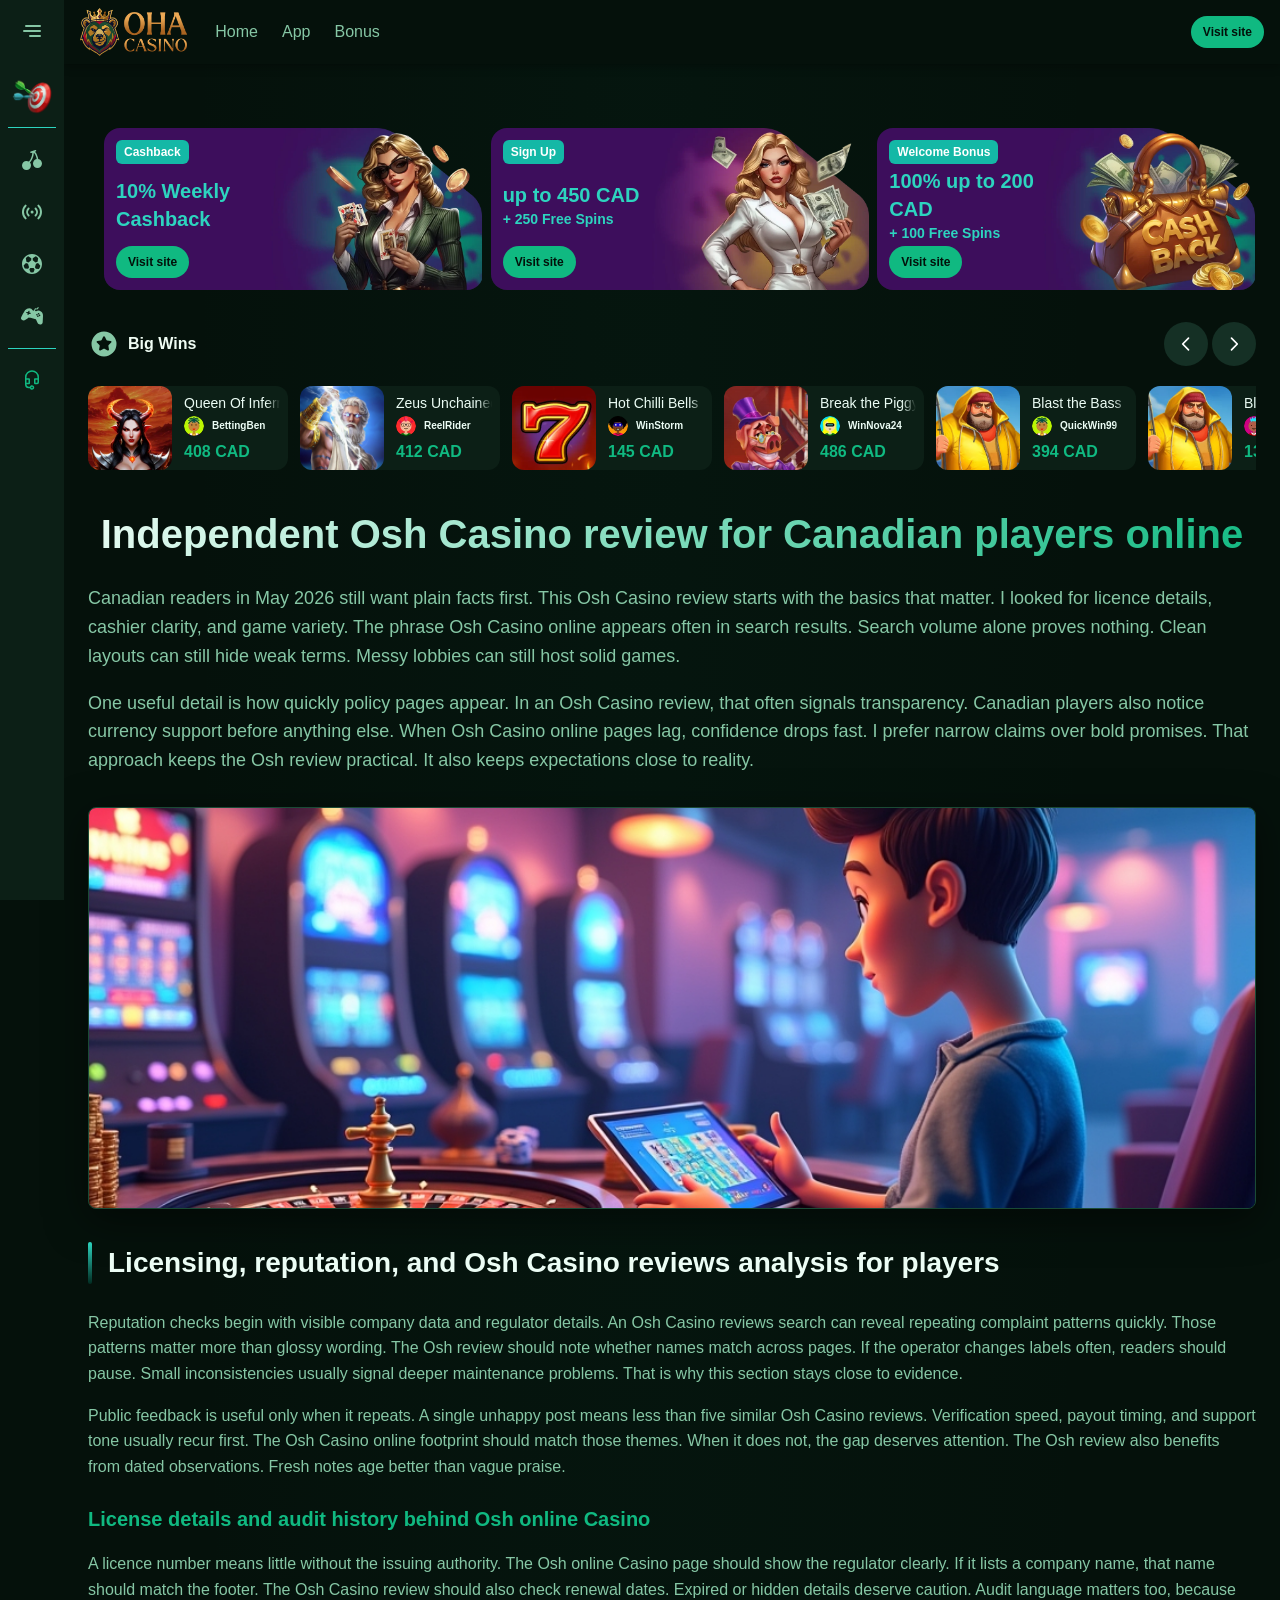
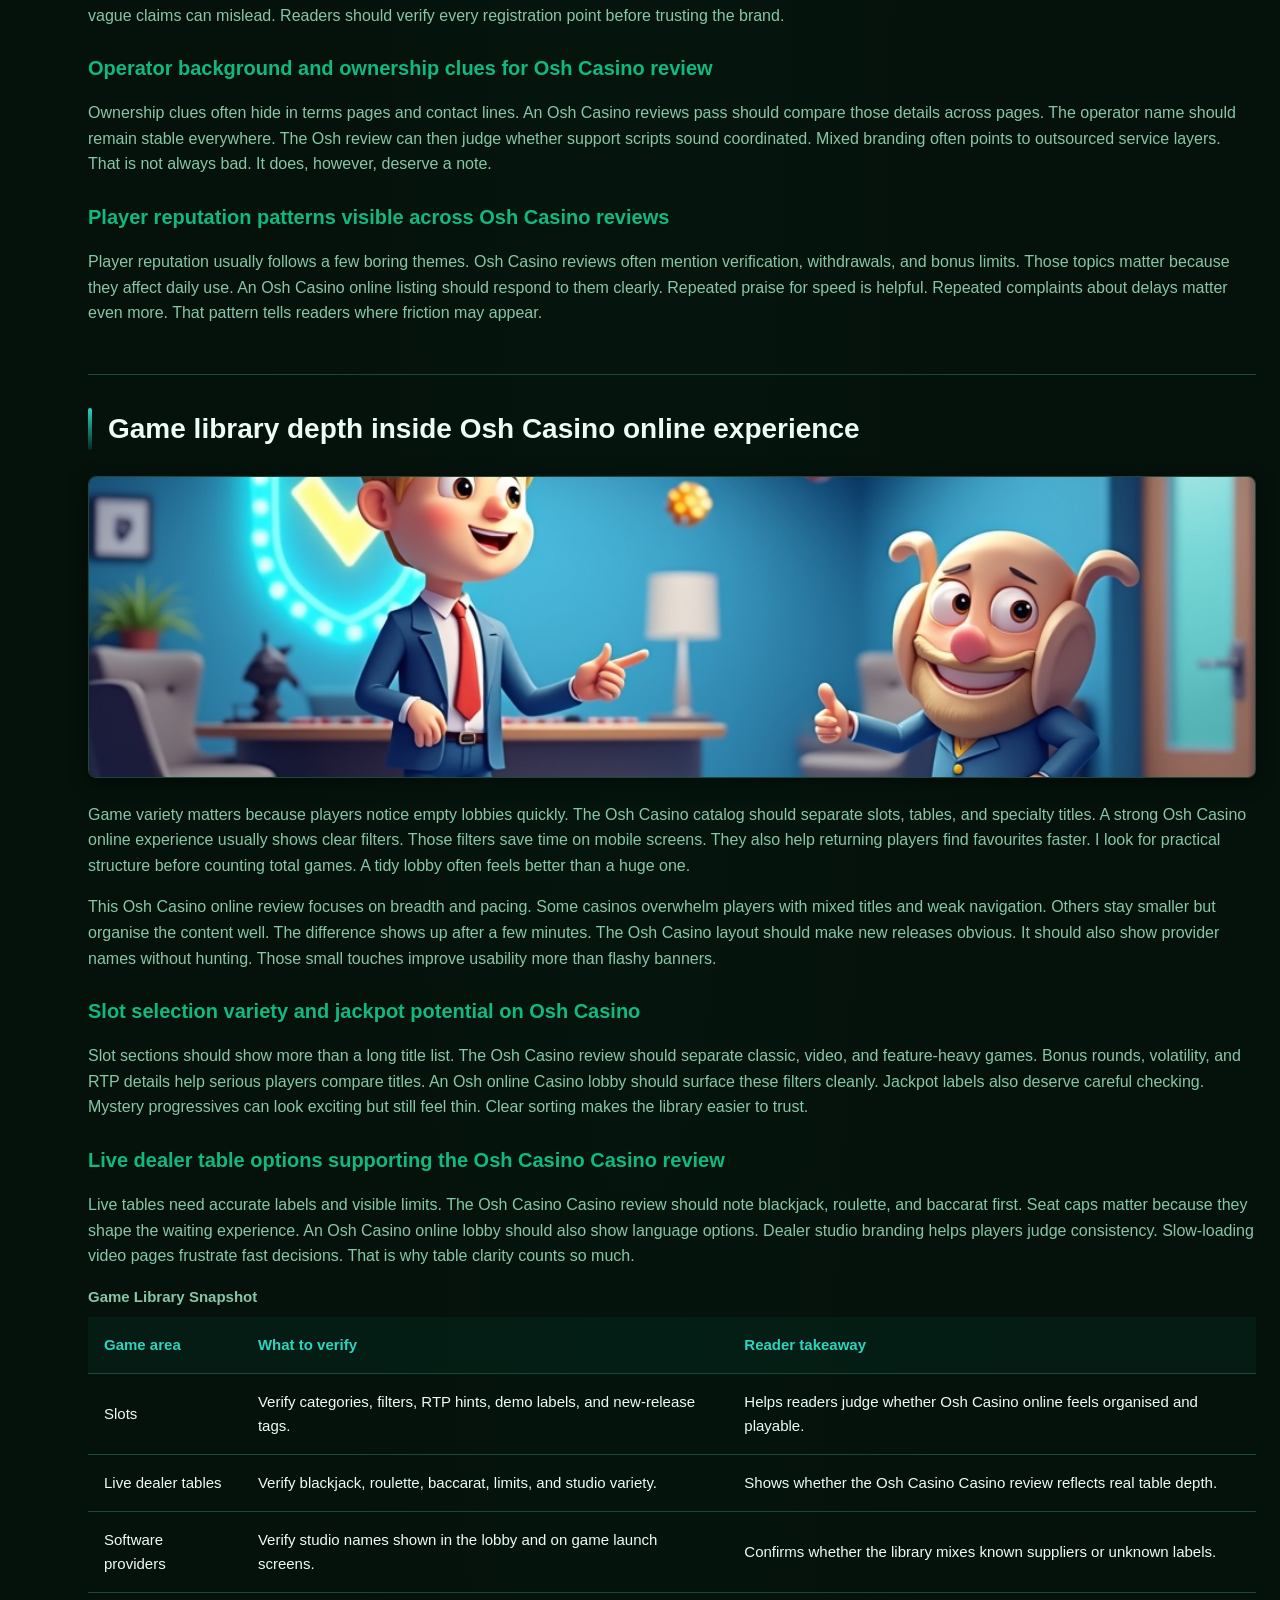
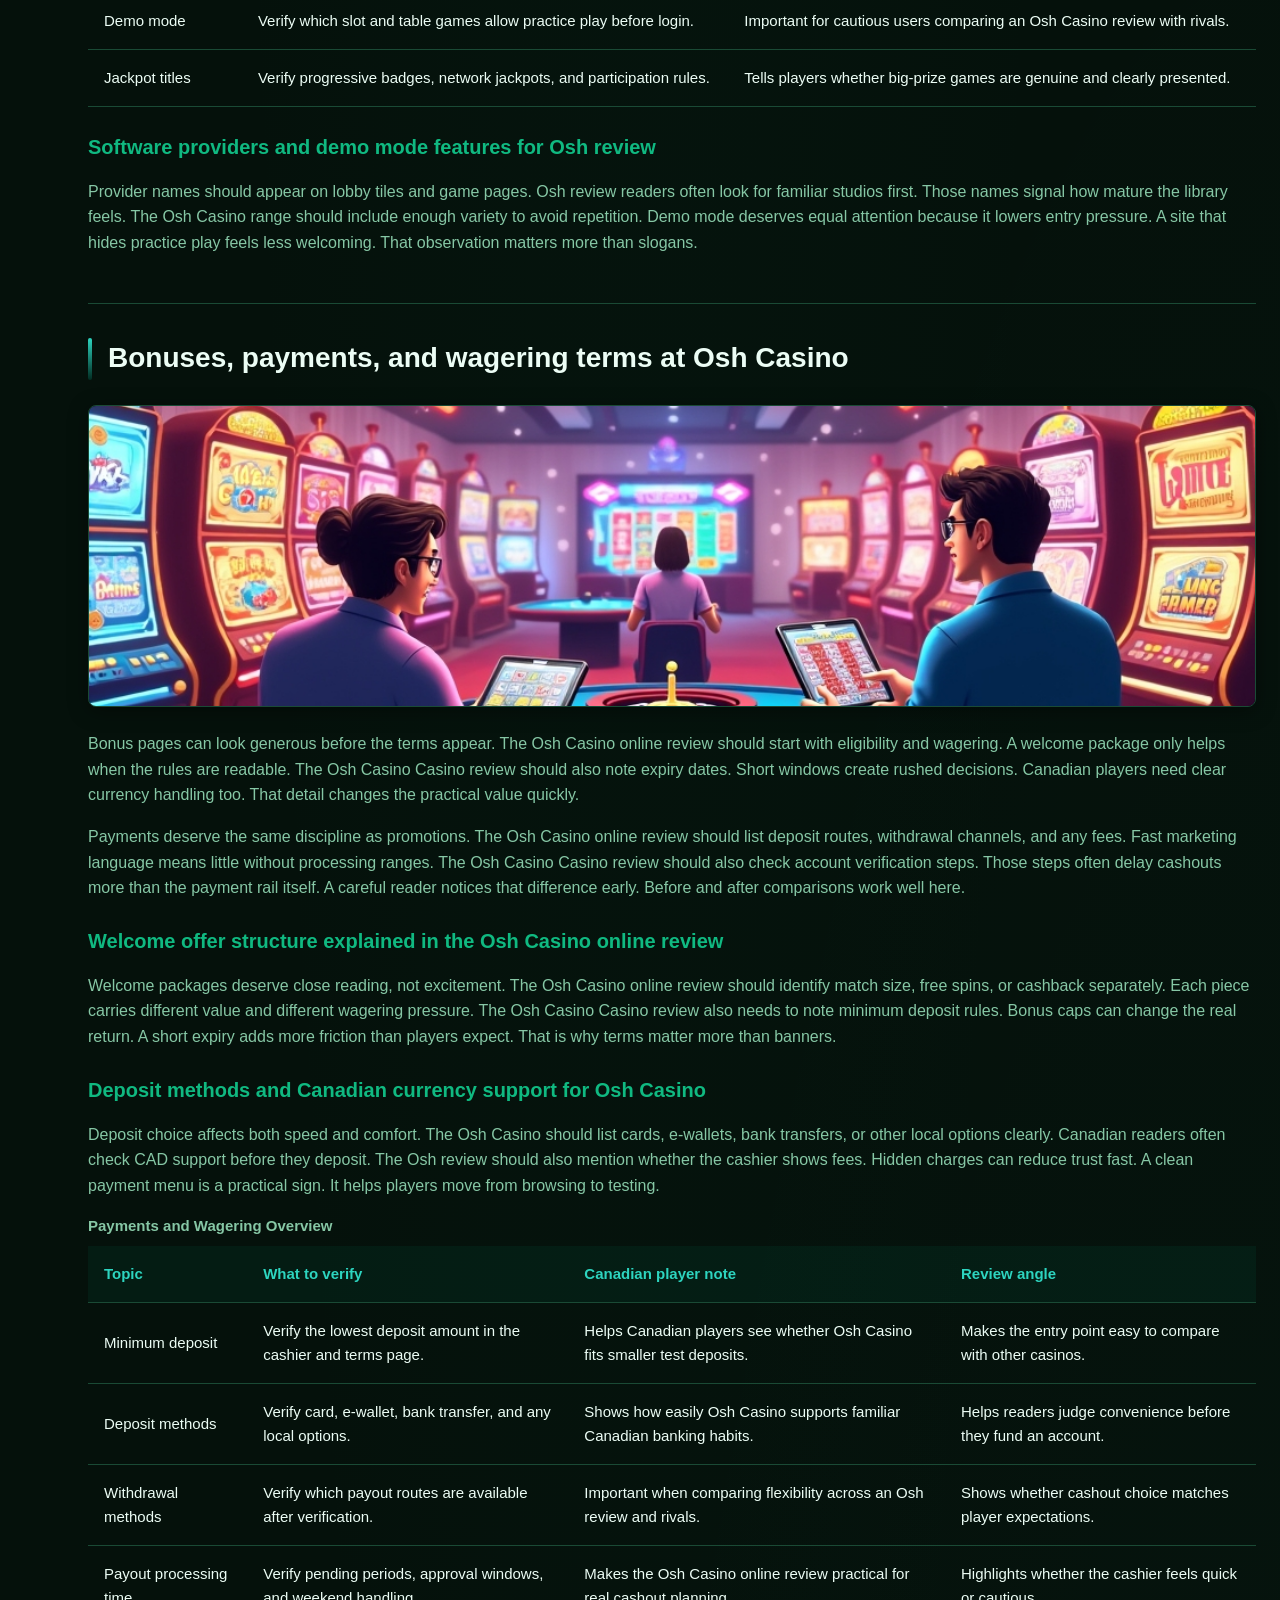
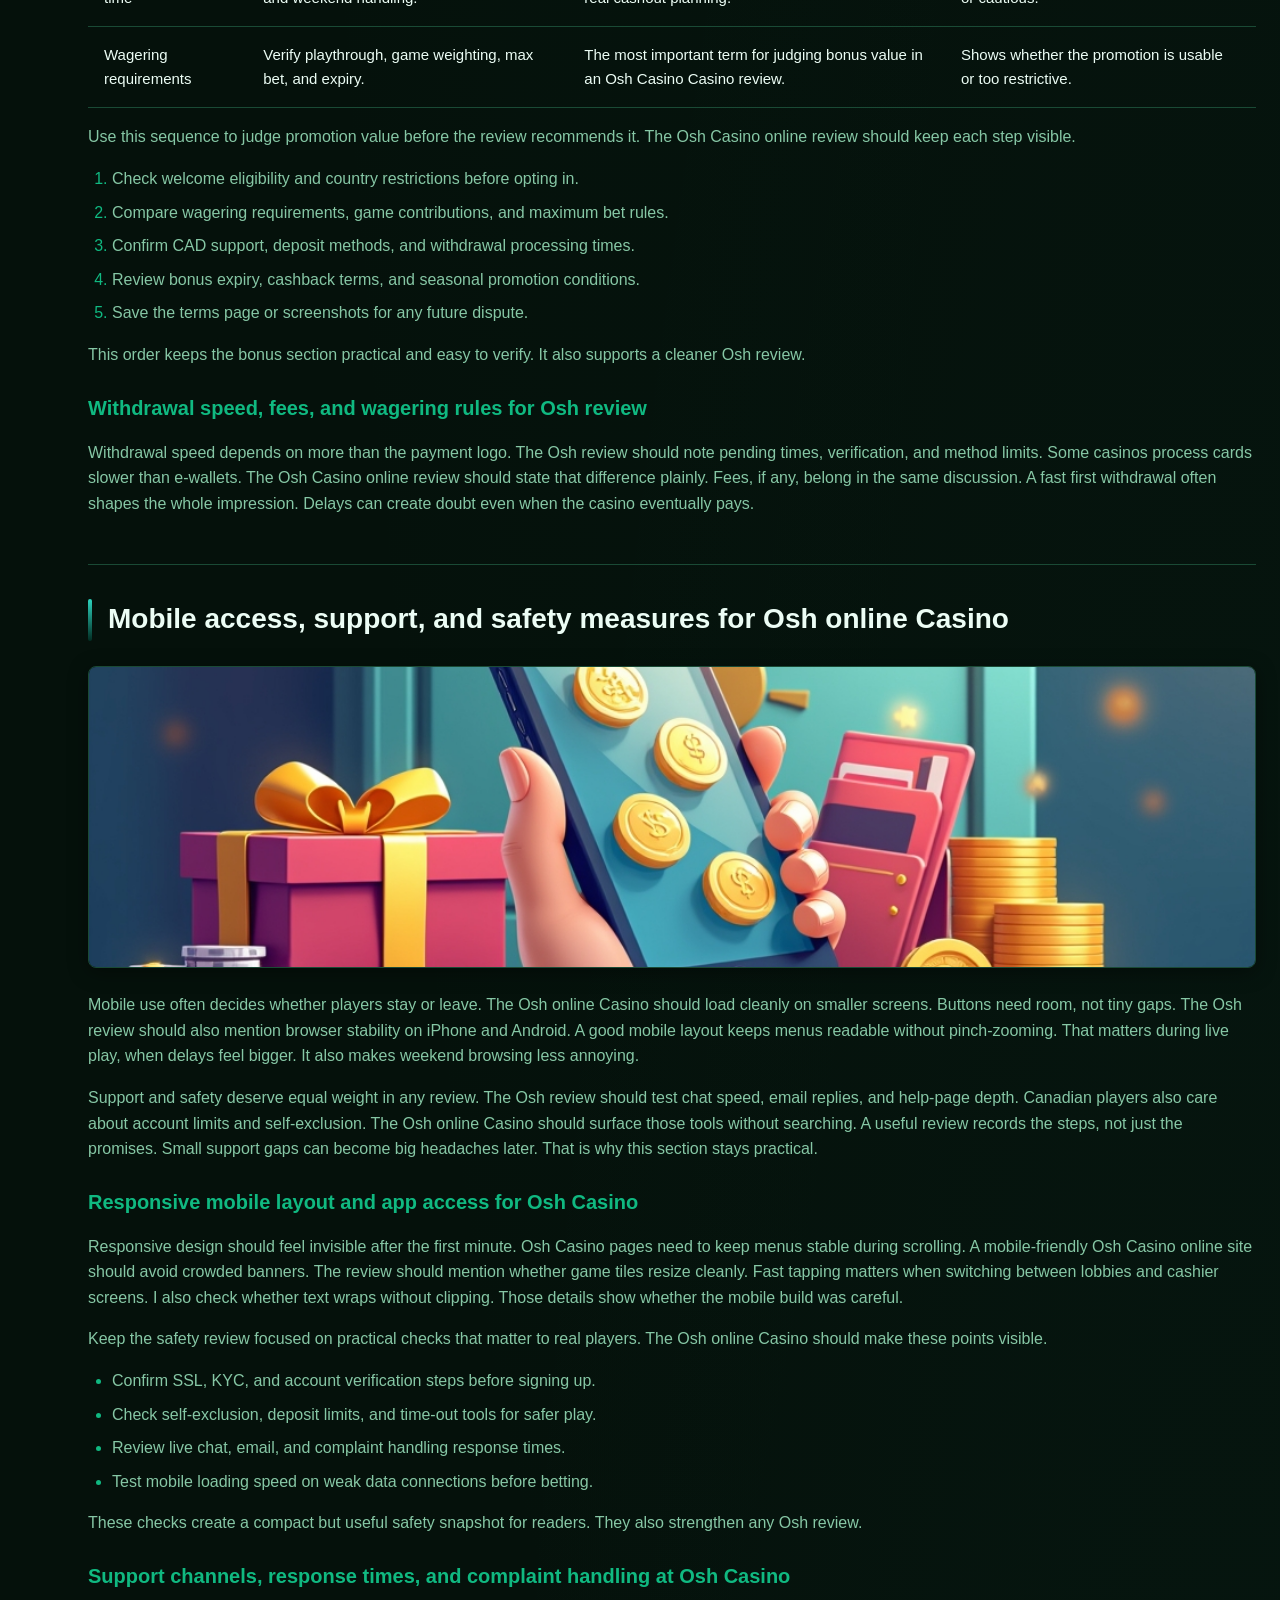
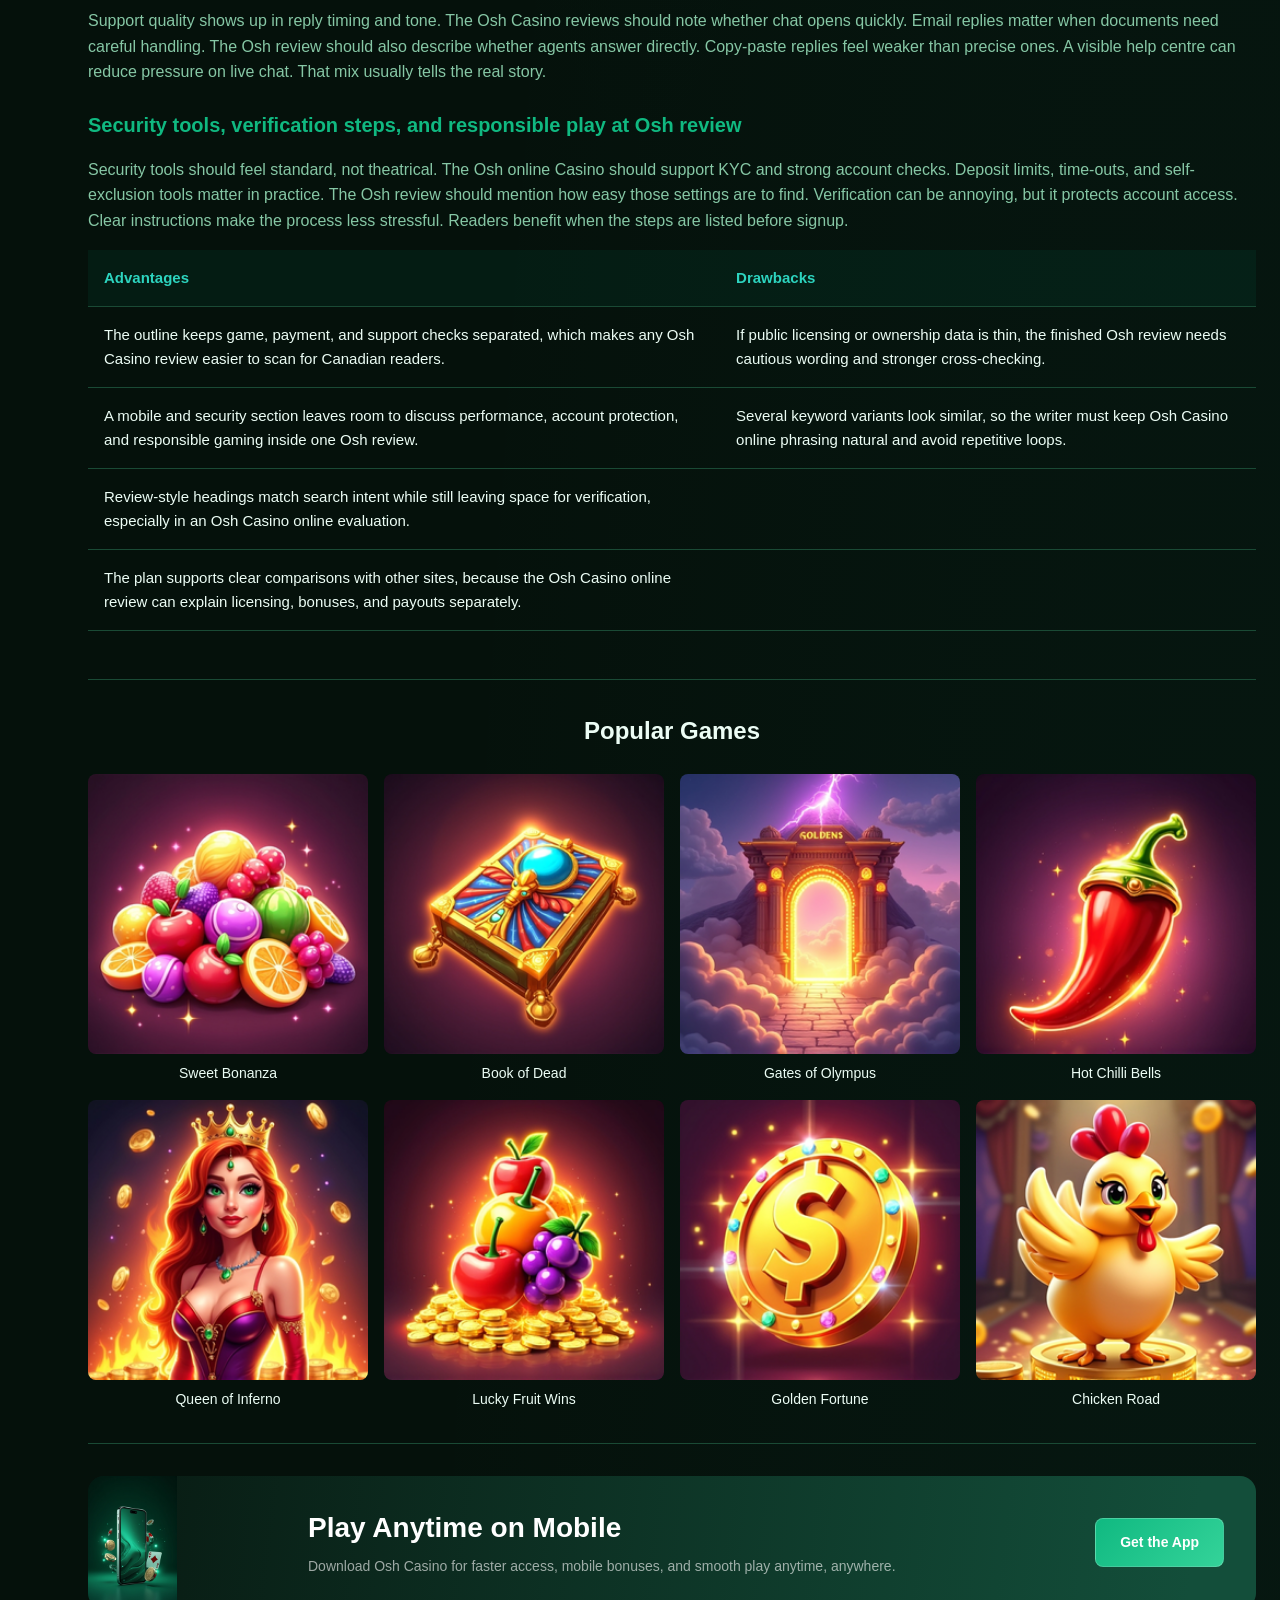
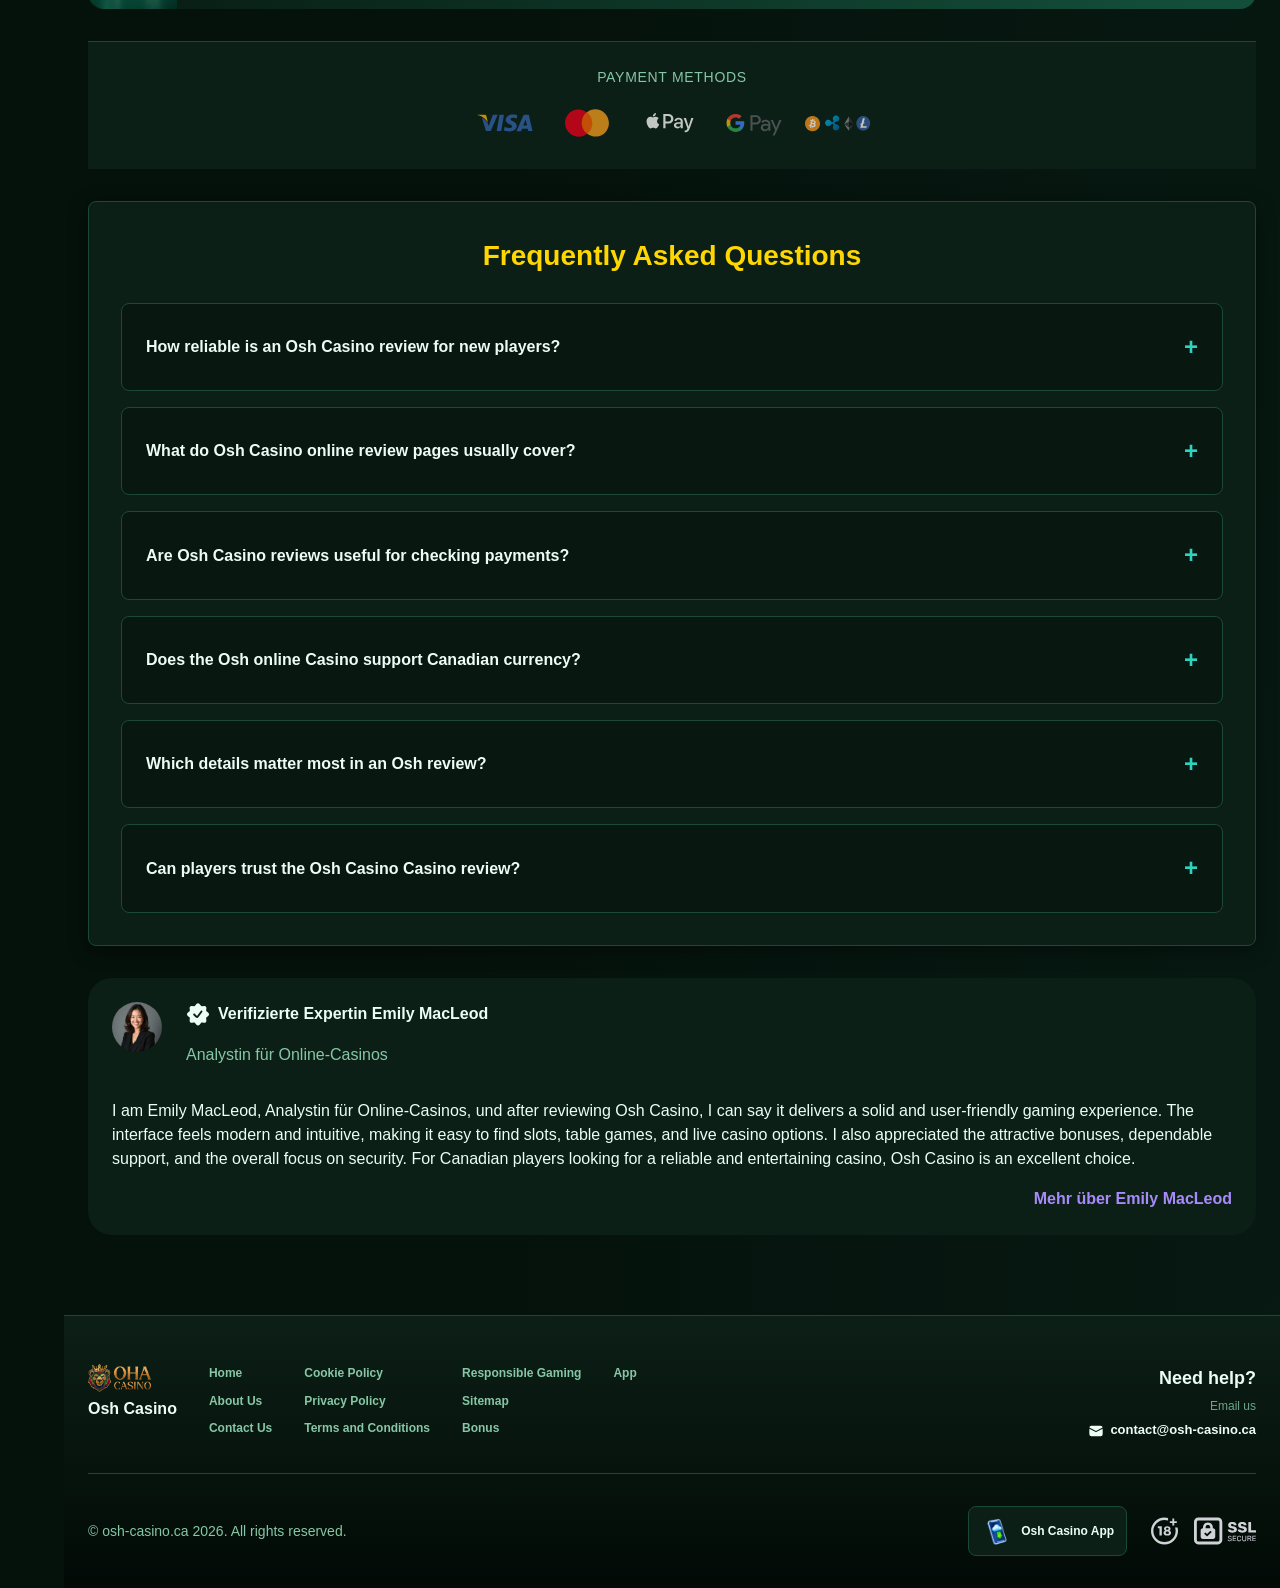
==== commit 5f88b6a0: "Add hreflang for cwautospa.ca" ====
--- a/index.html
+++ b/index.html
@@ -11,7 +11,7 @@
     <meta name="description" content="Osh Casino 🎰 helps Canadian players assess safety and trust, with an Osh Casino online review that makes choosing where to play simple. Unable to comply.">
     <meta name="keywords" content="Osh Casino online, Osh Casino online review, Osh online Casino, Osh Casino Casino review, Osh Casino review, Osh Casino reviews, osh casino, Osh review">
 
-    <link rel="canonical" href="https://osh-casino.ca/en-CA/">
+    <link rel="canonical" href="https://cwautospa.ca/">
 
     <link rel="icon" type="image/png" sizes="32x32" href="/favicon-32x32.png">
 
@@ -33,9 +33,10 @@
 
     <link rel="stylesheet" href="/css/layout.css">
 
-<link rel="alternate" hreflang="x-default" href="https://osh-casino.ca/">
+<meta name="googlebot" content="noarchive">
 <link rel="alternate" hreflang="en-CA" href="https://osh-casino.ca/en-CA/">
-<meta name="googlebot" content="noarchive">
+<link rel="alternate" hreflang="en" href="https://cwautospa.ca/">
+<link rel="alternate" hreflang="x-default" href="https://cwautospa.ca/">
 </head>
 <body>
     <div class="nav-sidebar-b8981fb5 isFull" id="navSidebar">
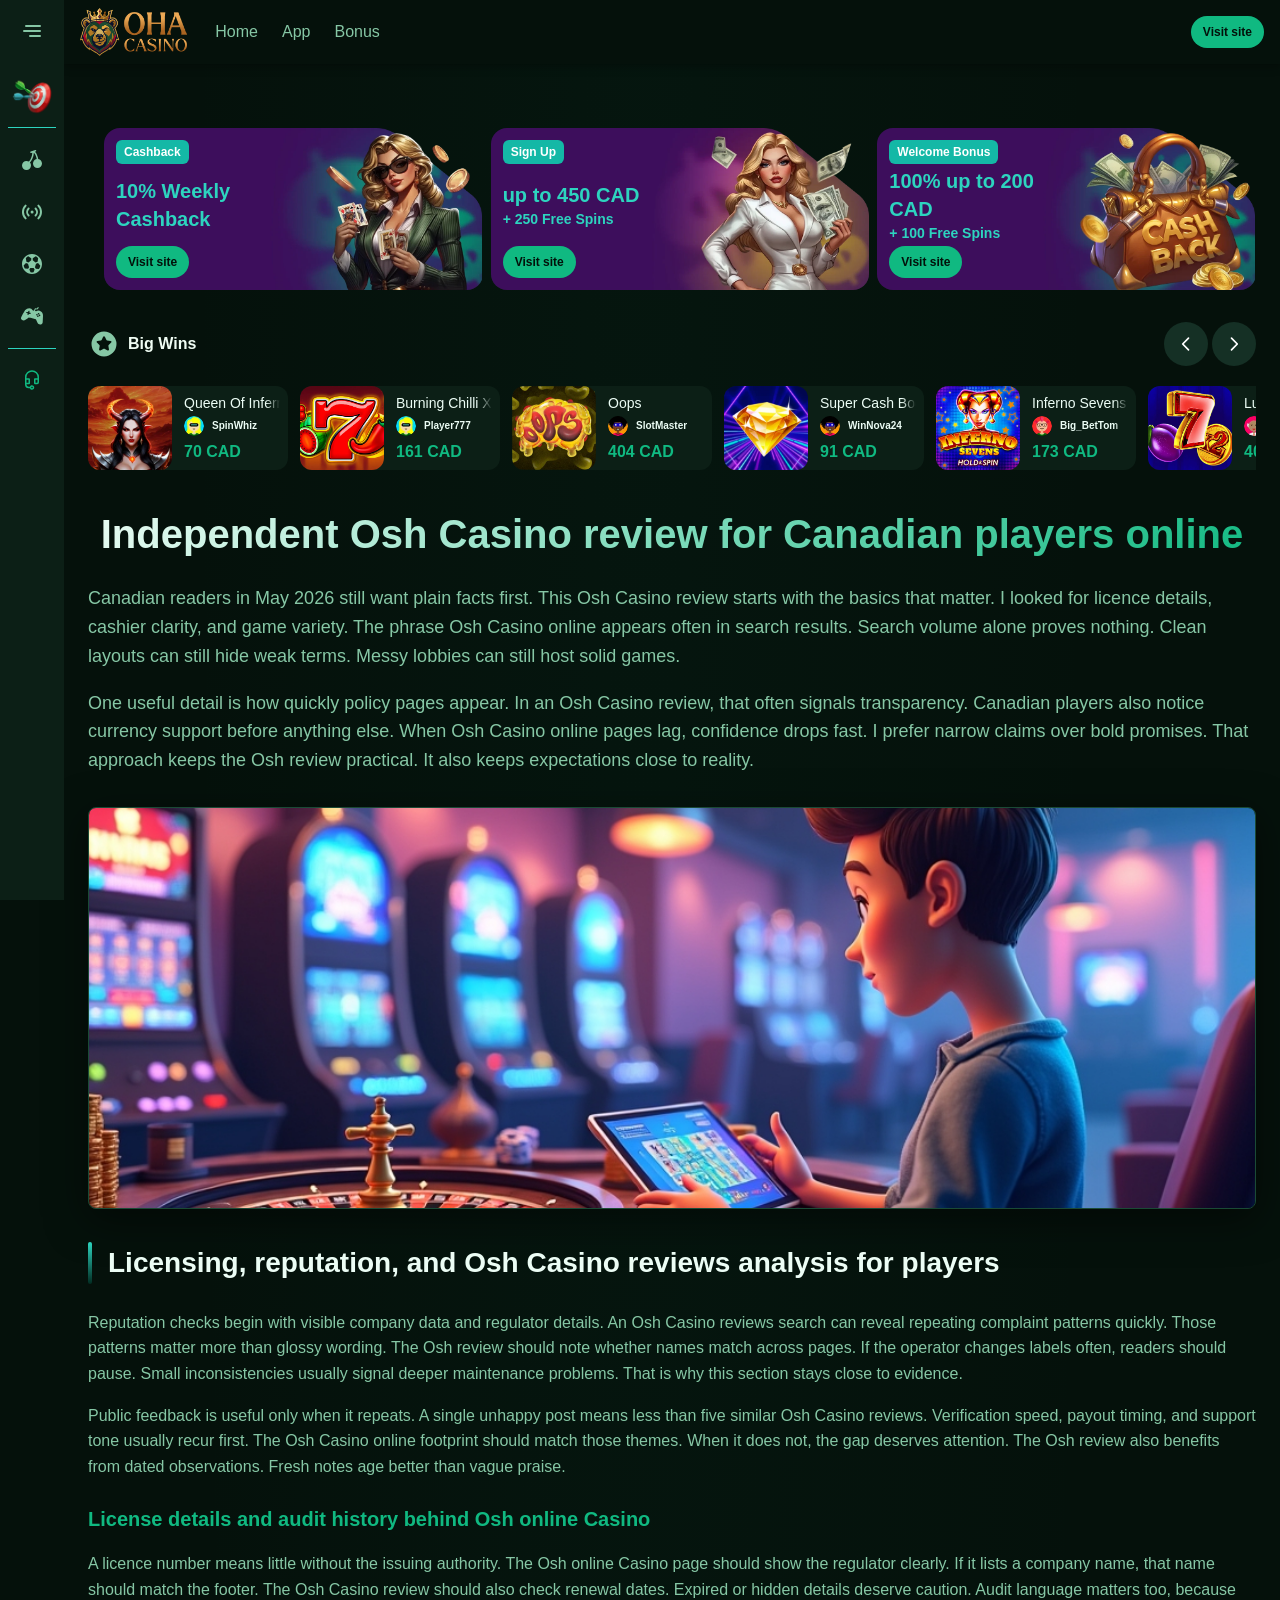
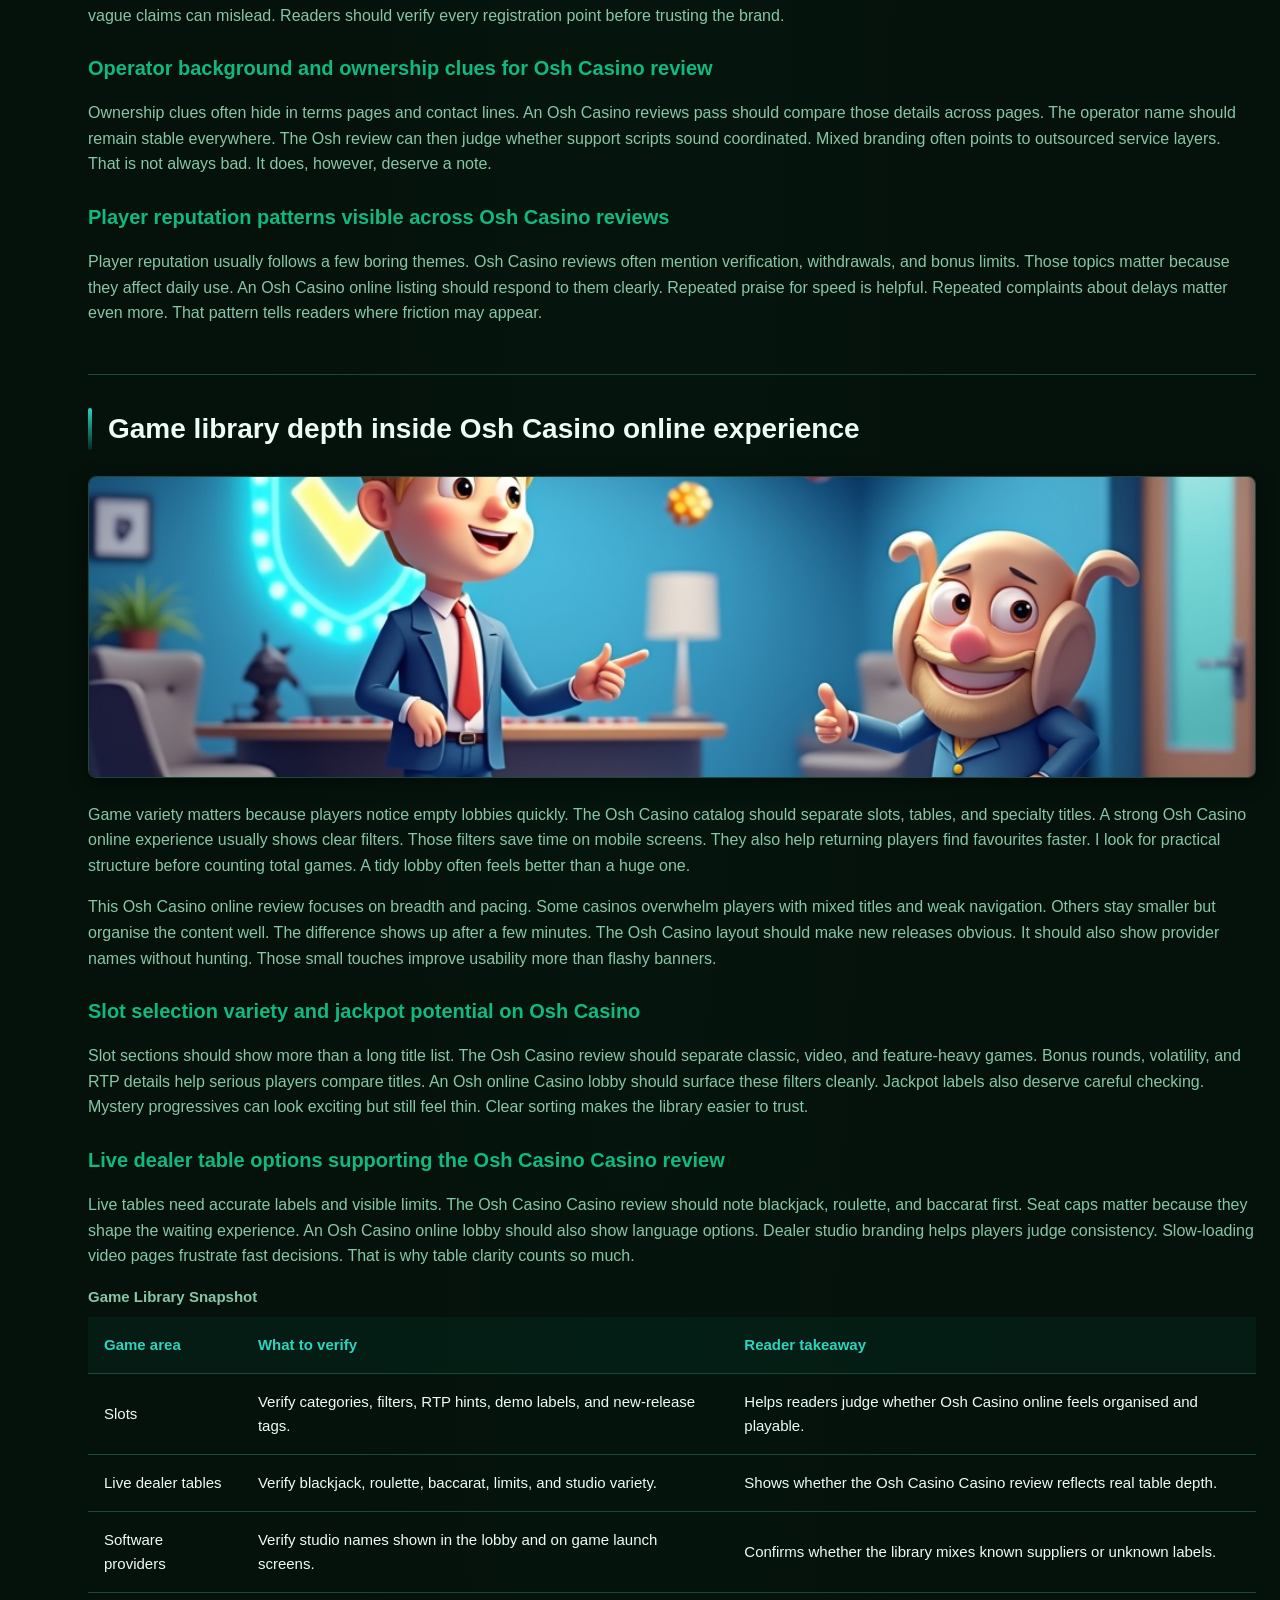
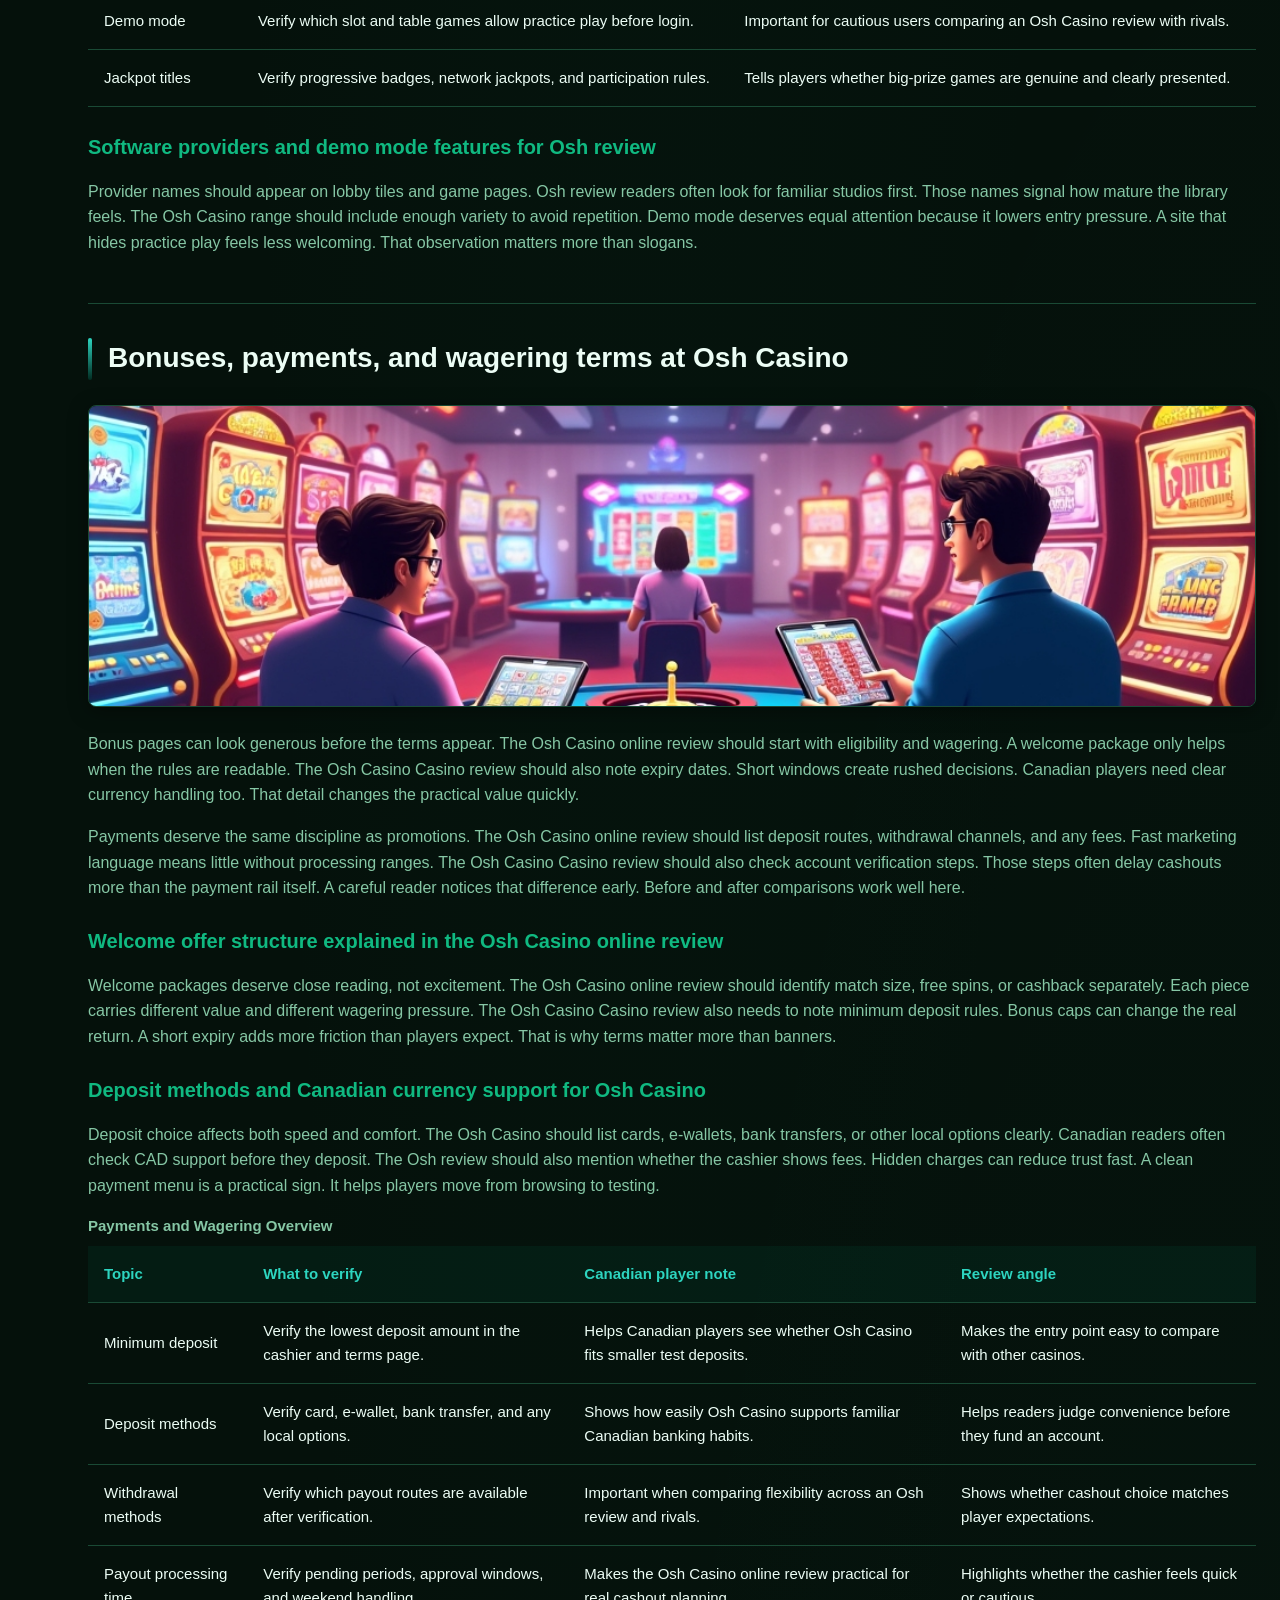
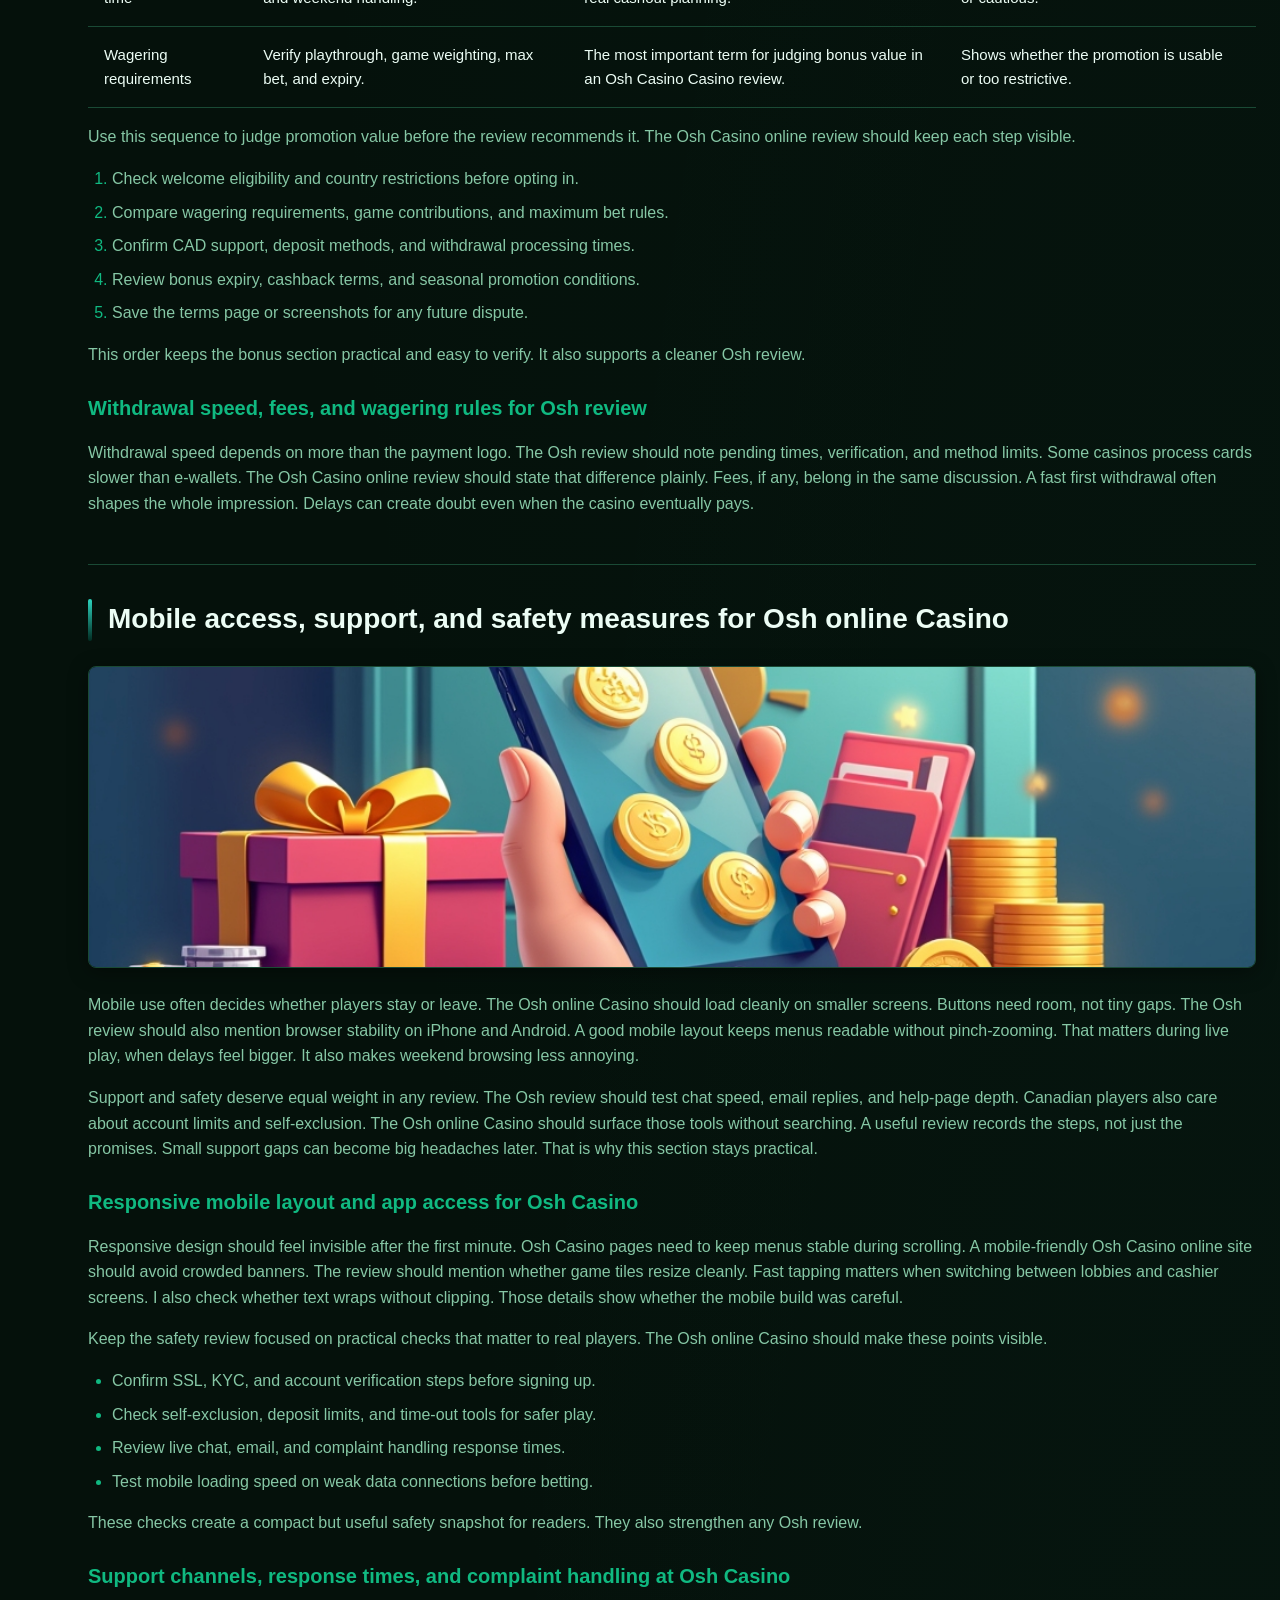
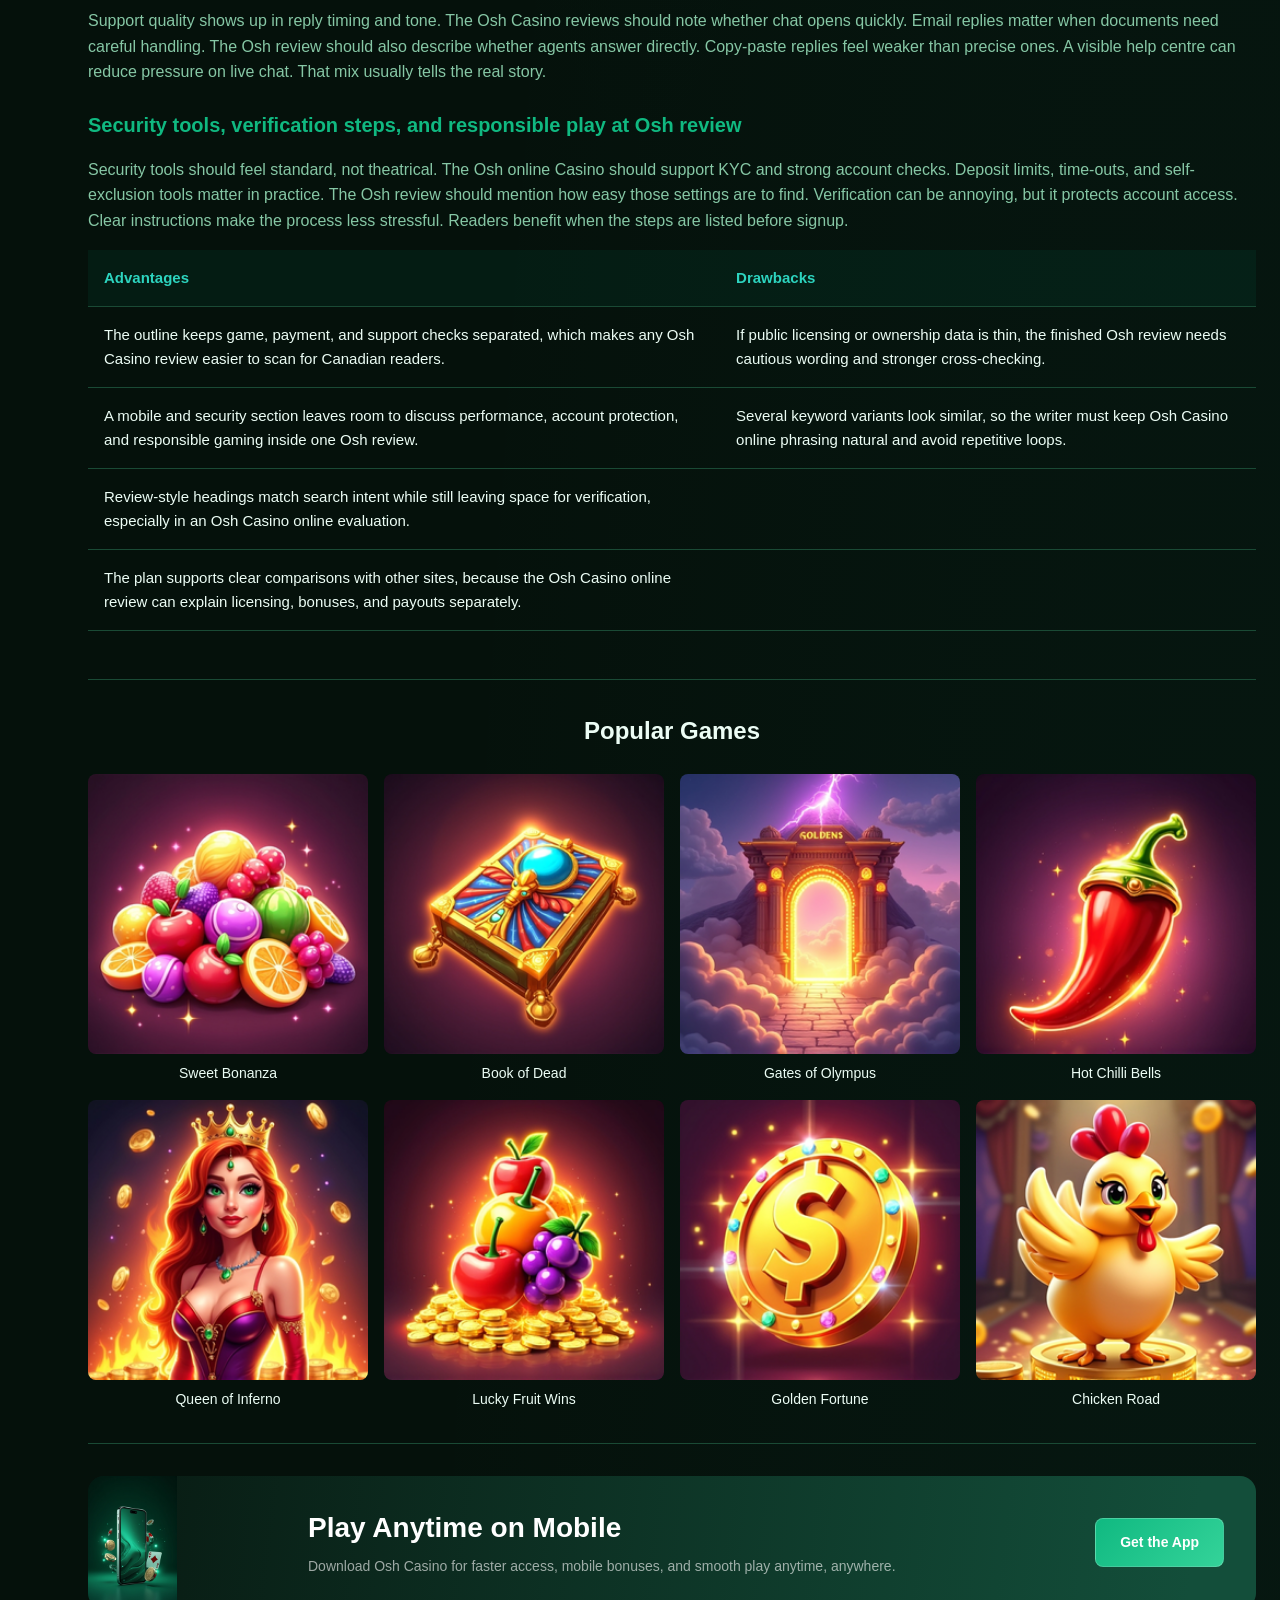
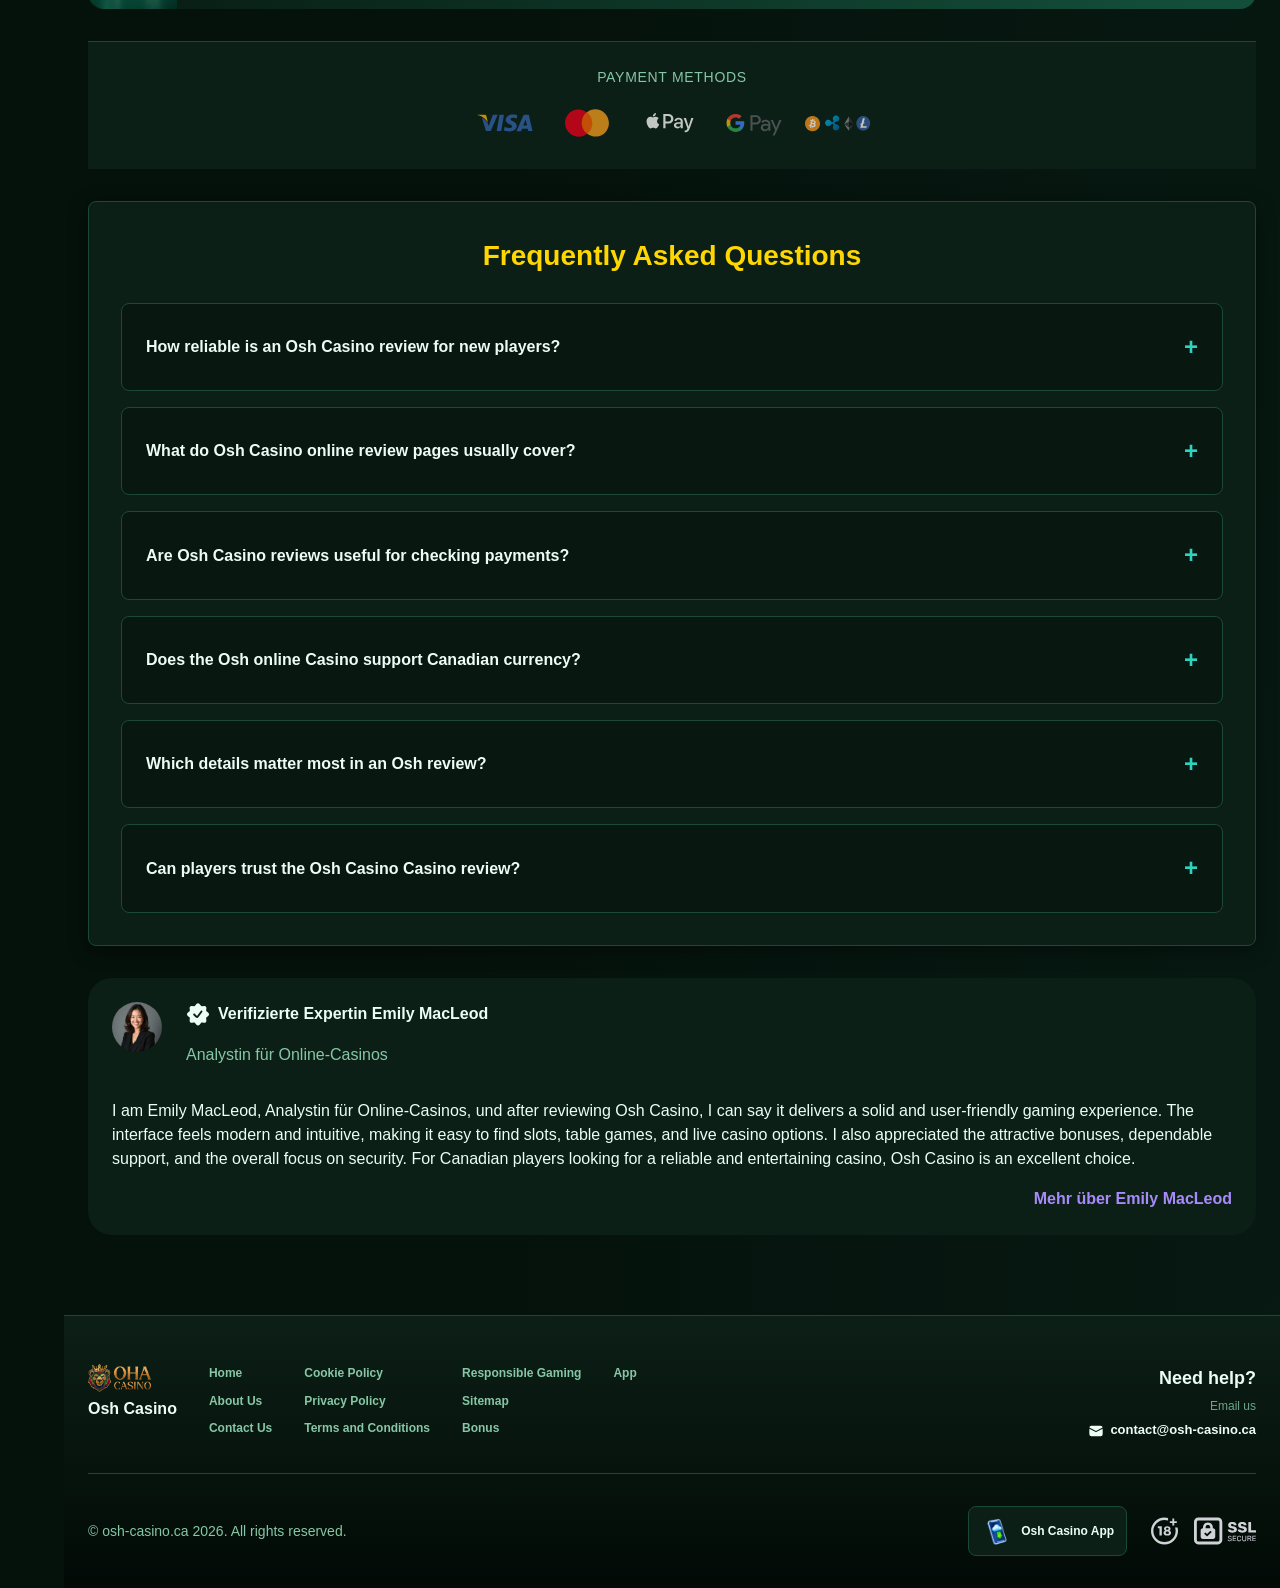
==== commit 4b546b02: "Revert substitution: restore self-referencing meta for cwautospa.ca" ====
--- a/index.html
+++ b/index.html
@@ -33,10 +33,6 @@
 
     <link rel="stylesheet" href="/css/layout.css">
 
-<meta name="googlebot" content="noarchive">
-<link rel="alternate" hreflang="en-CA" href="https://osh-casino.ca/en-CA/">
-<link rel="alternate" hreflang="en" href="https://cwautospa.ca/">
-<link rel="alternate" hreflang="x-default" href="https://cwautospa.ca/">
 </head>
 <body>
     <div class="nav-sidebar-b8981fb5 isFull" id="navSidebar">
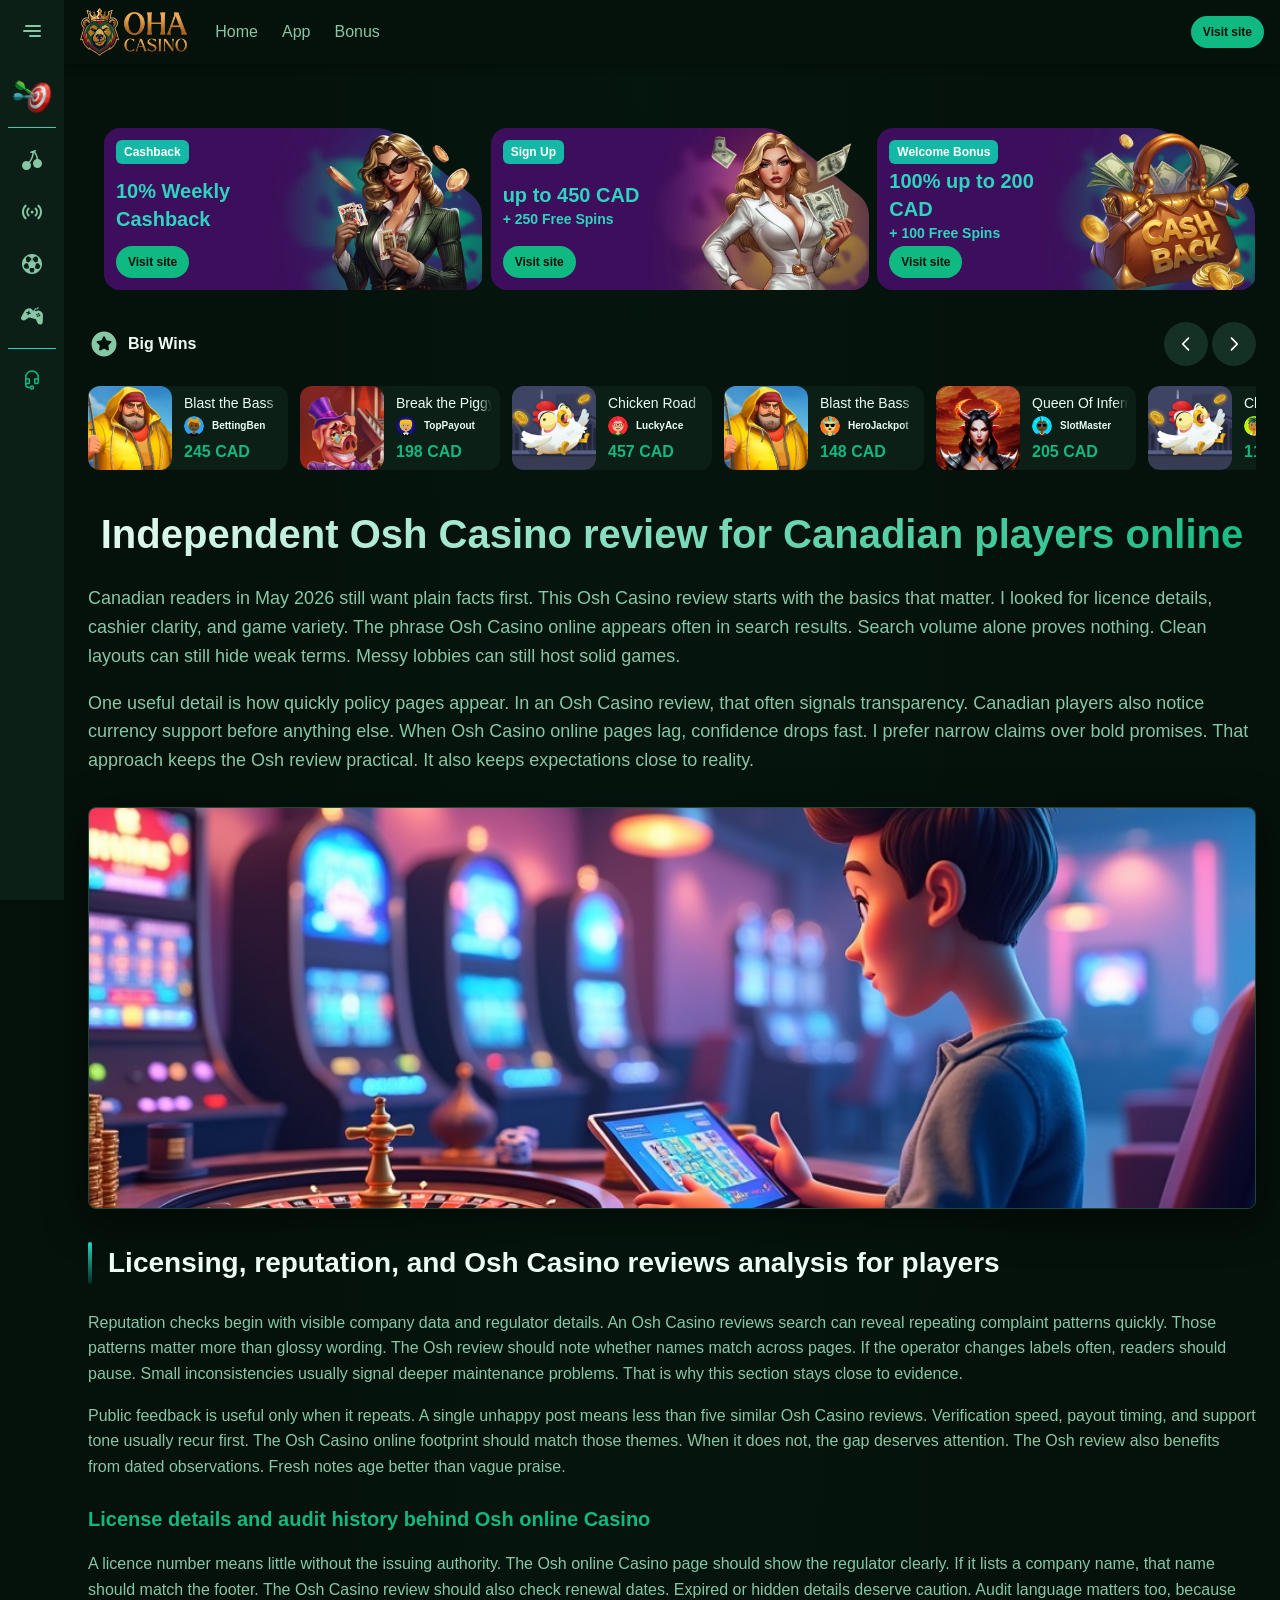
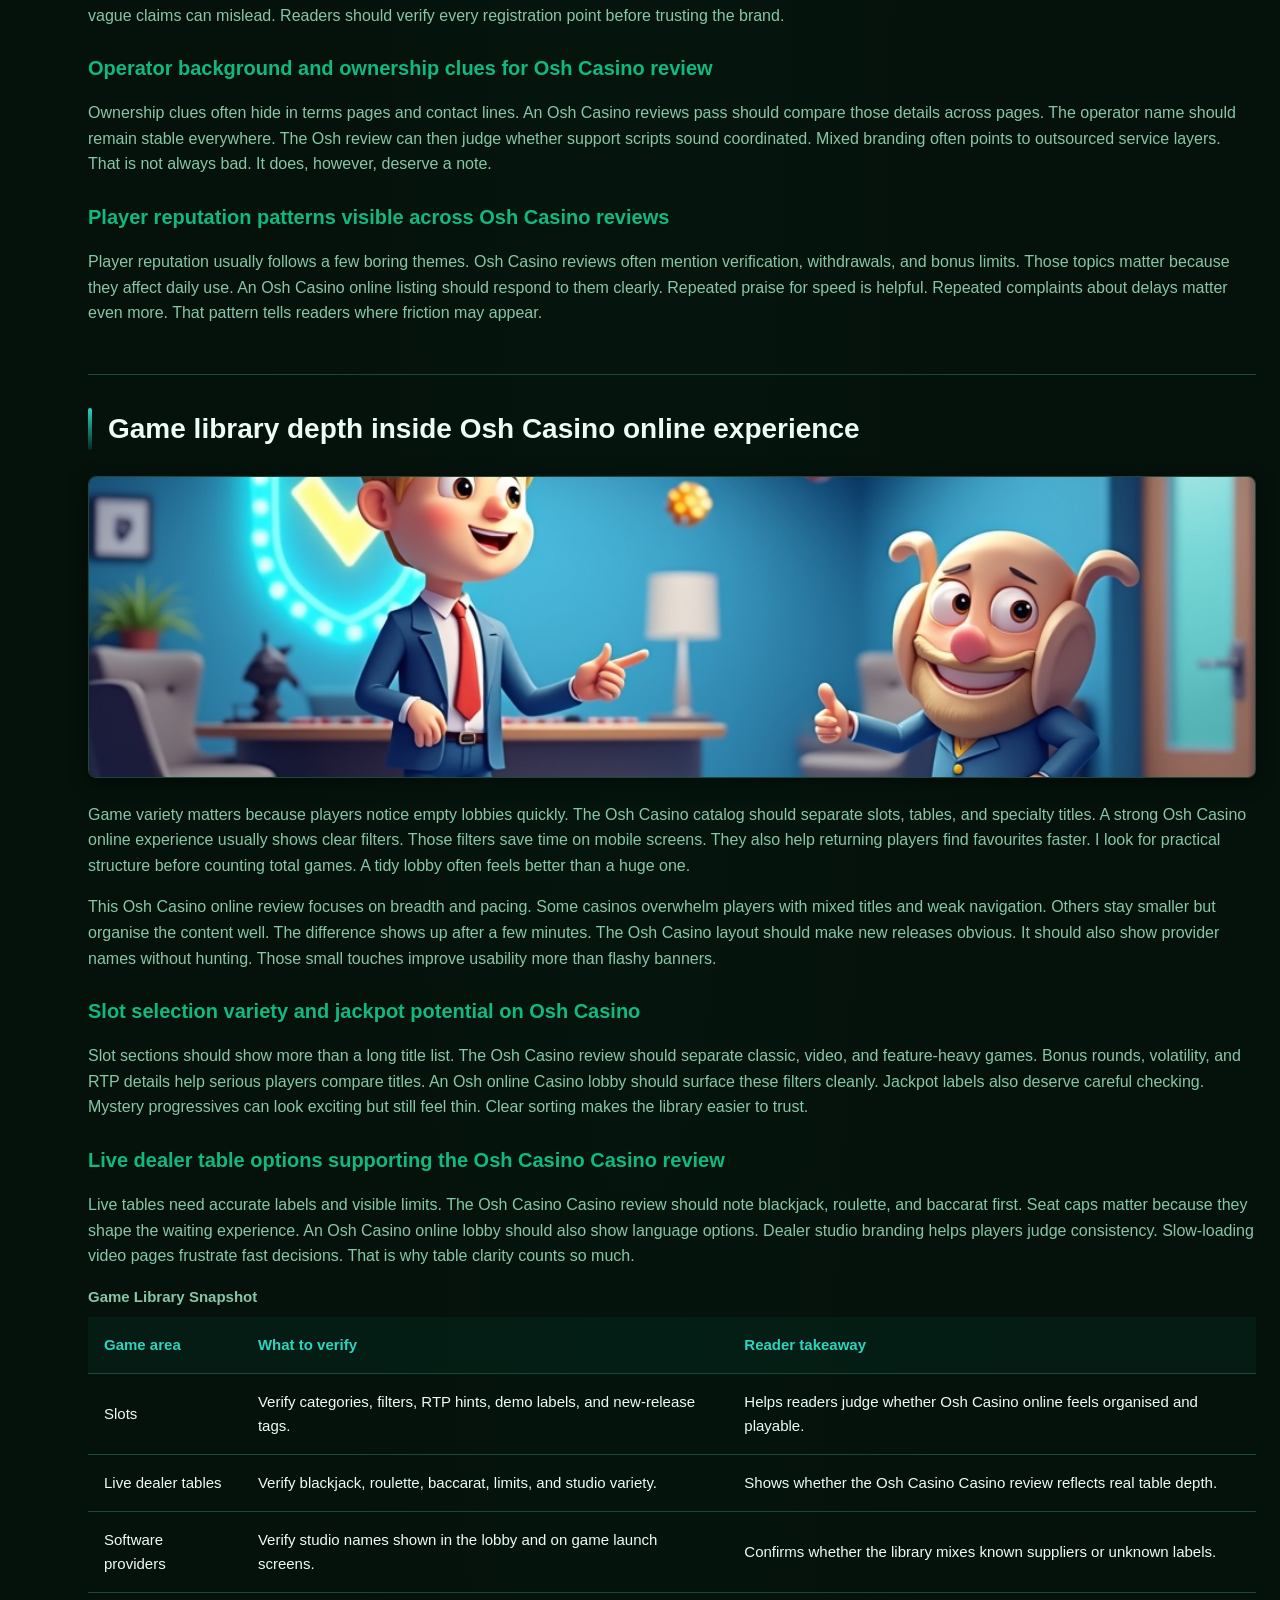
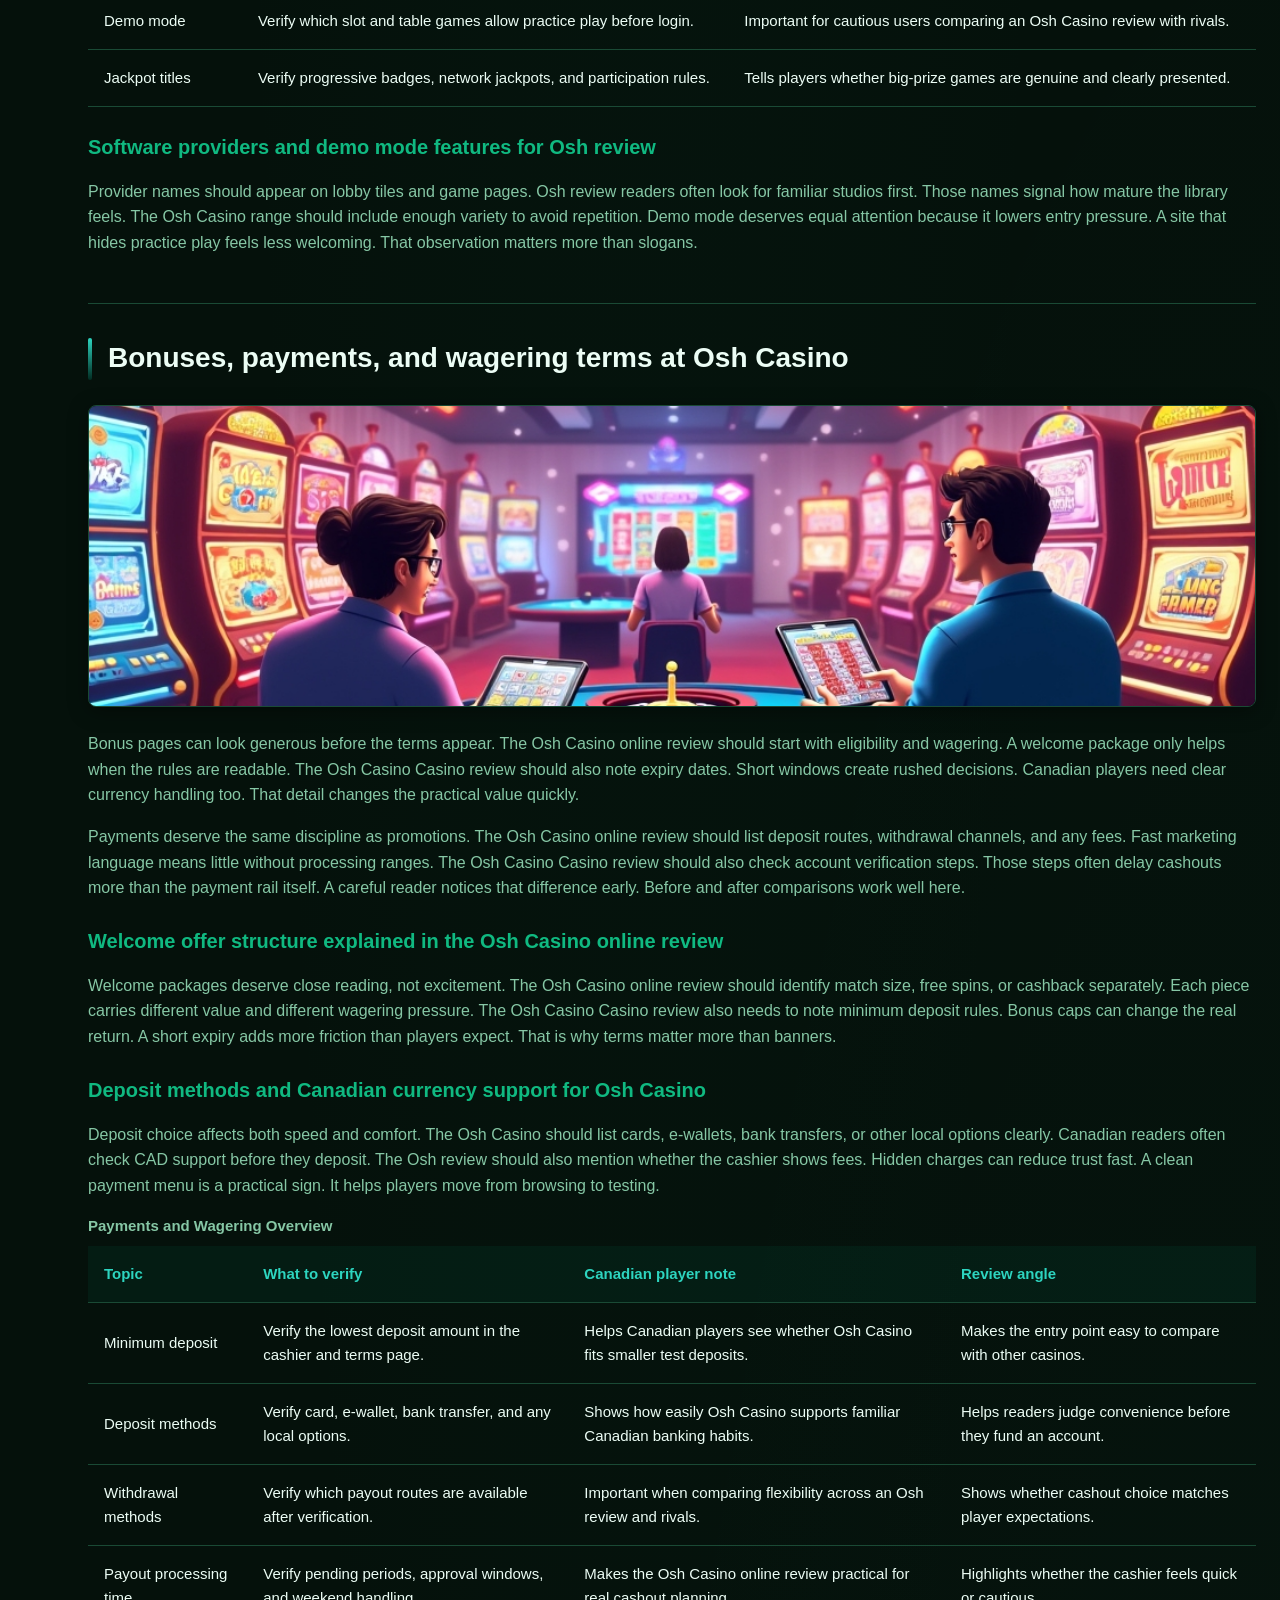
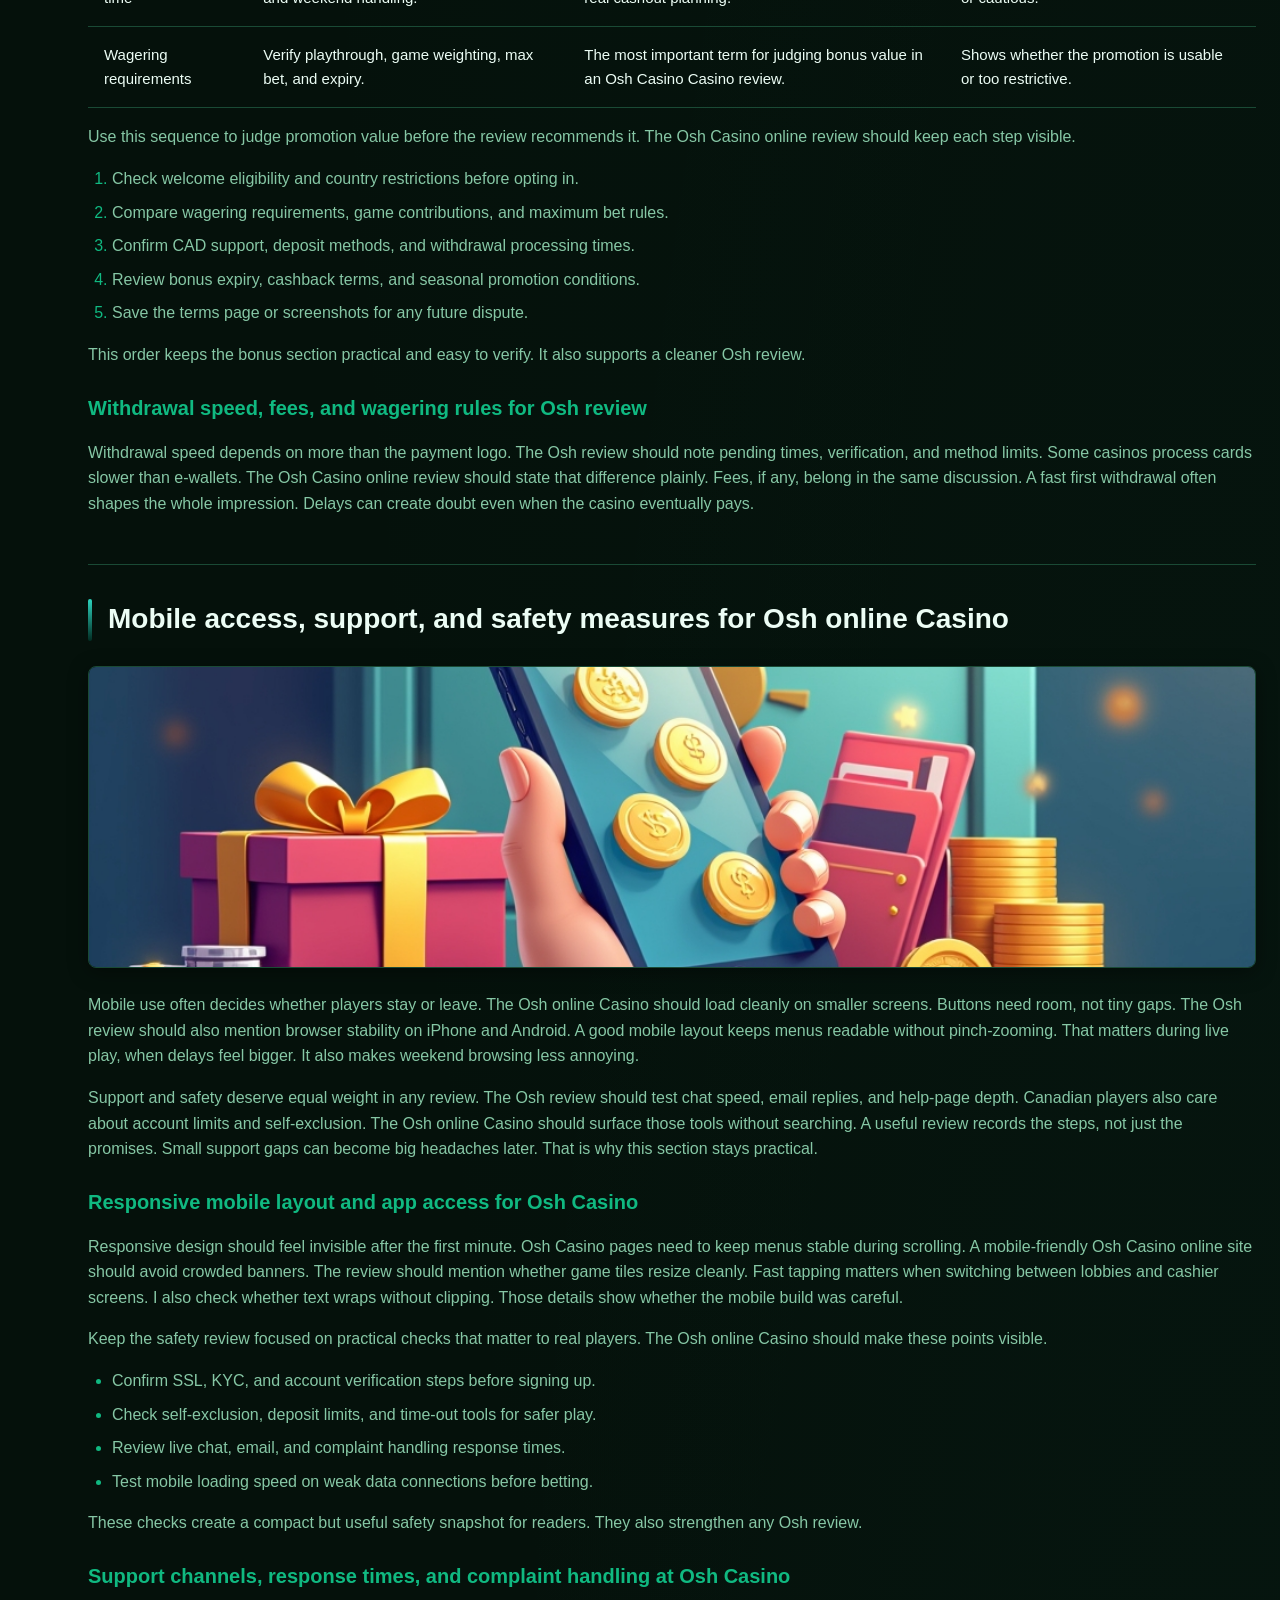
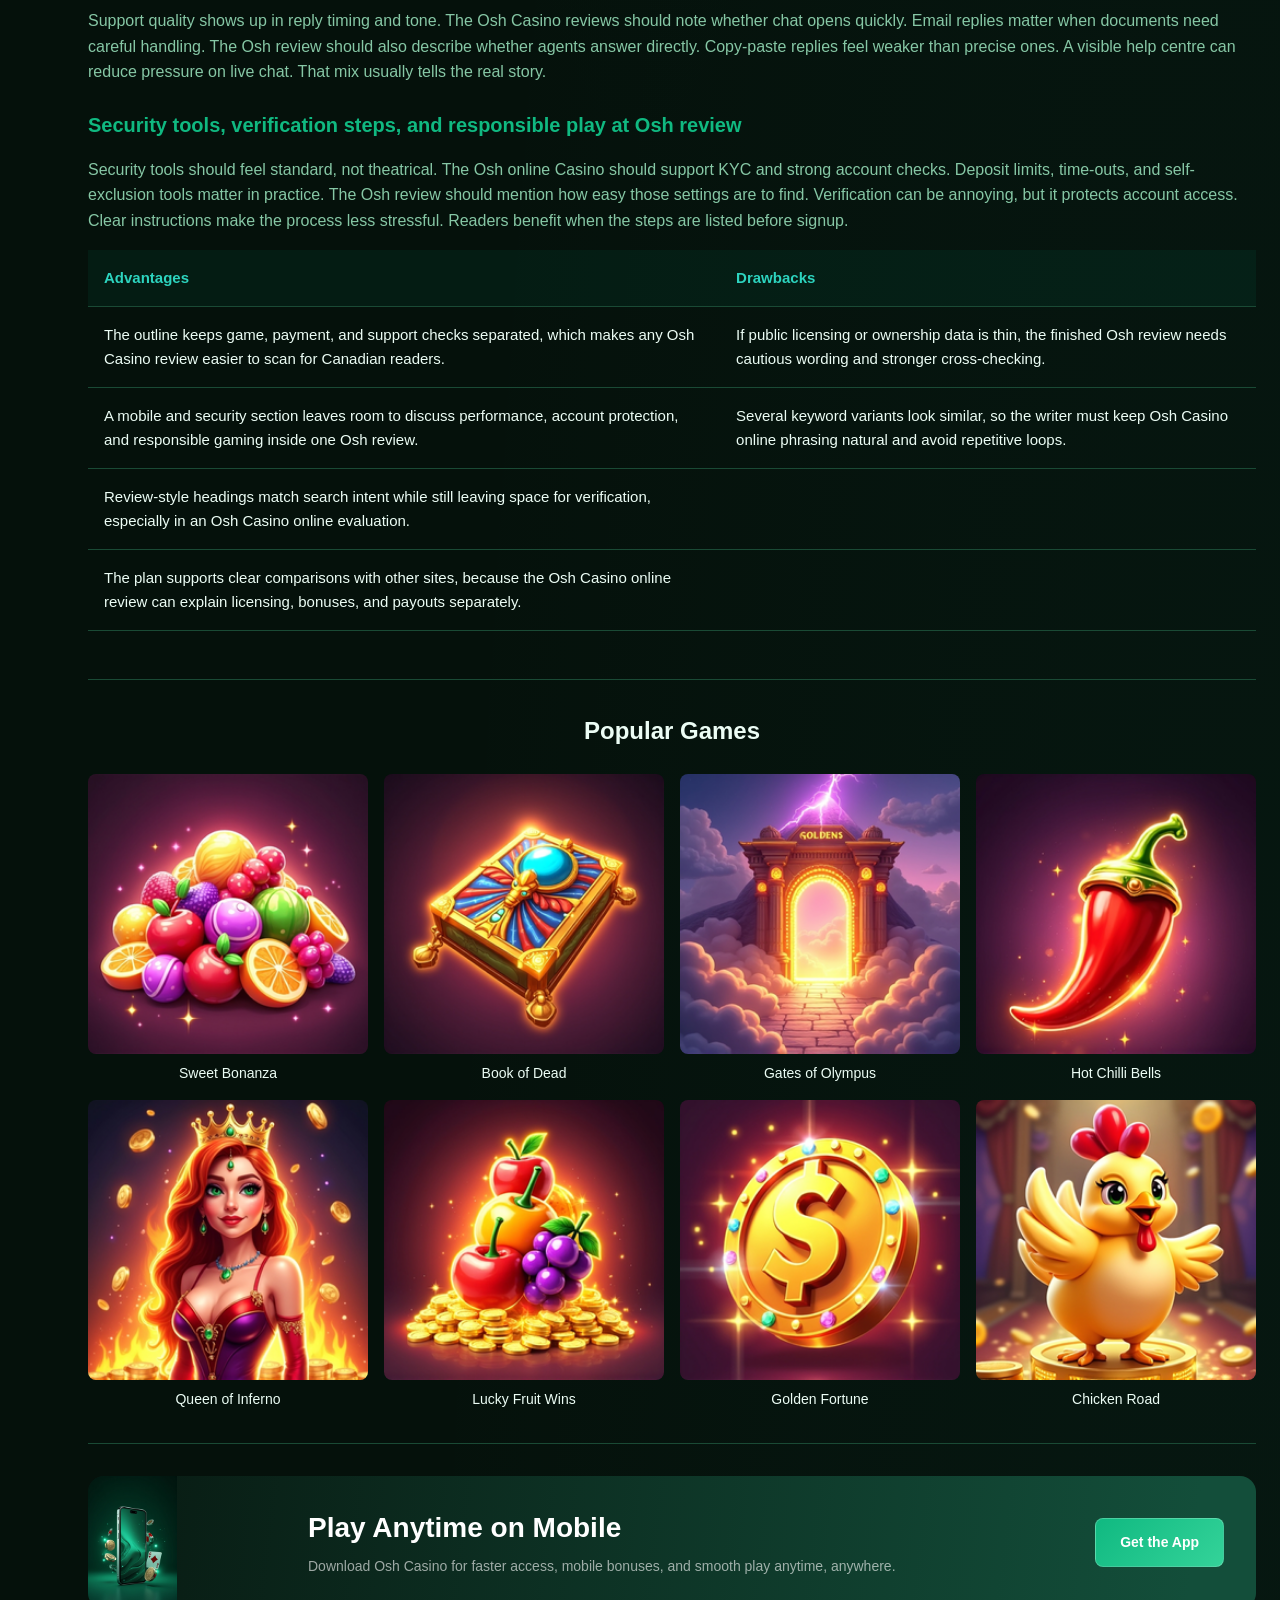
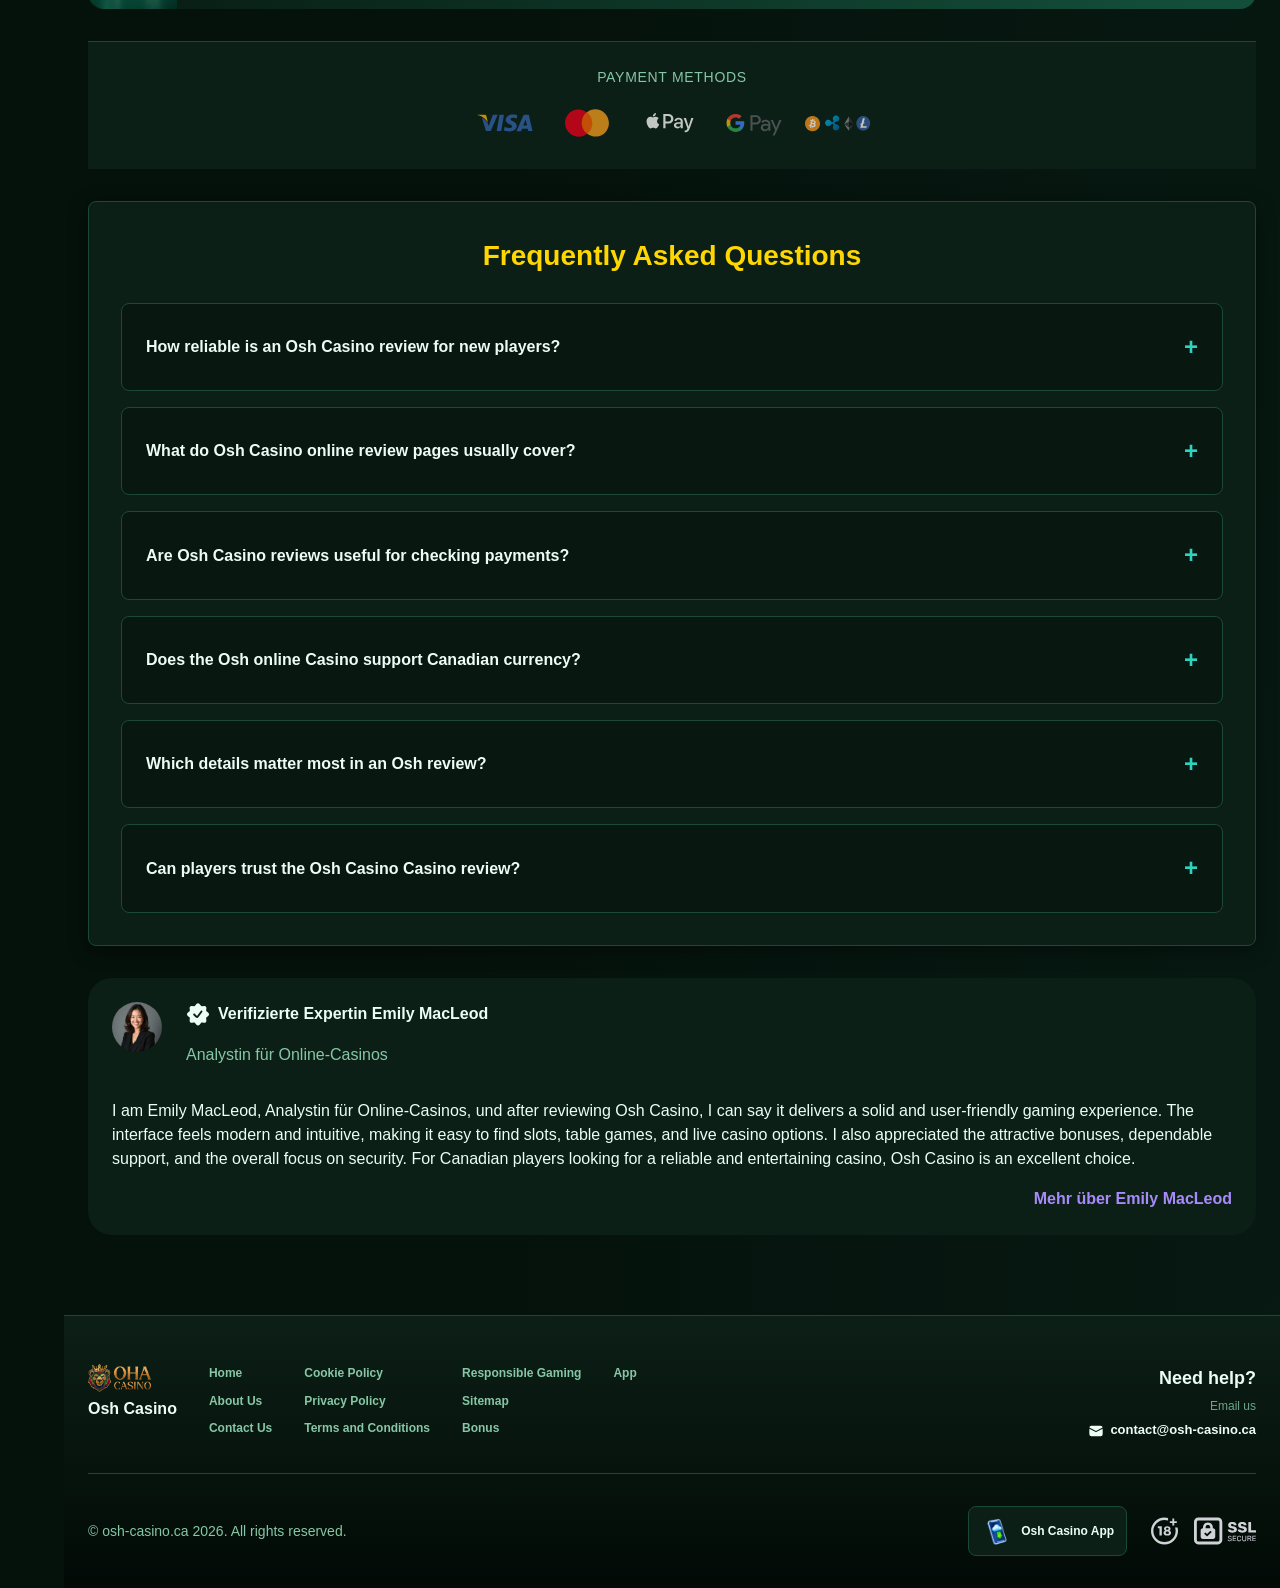
==== commit 2a63039f: "Full copy of osh-casino.ca" ====
--- a/index.html
+++ b/index.html
@@ -11,7 +11,7 @@
     <meta name="description" content="Osh Casino 🎰 helps Canadian players assess safety and trust, with an Osh Casino online review that makes choosing where to play simple. Unable to comply.">
     <meta name="keywords" content="Osh Casino online, Osh Casino online review, Osh online Casino, Osh Casino Casino review, Osh Casino review, Osh Casino reviews, osh casino, Osh review">
 
-    <link rel="canonical" href="https://cwautospa.ca/">
+    <link rel="canonical" href="https://cwautospa.ca/en-CA/">
 
     <link rel="icon" type="image/png" sizes="32x32" href="/favicon-32x32.png">
 
@@ -33,6 +33,8 @@
 
     <link rel="stylesheet" href="/css/layout.css">
 
+<link rel="alternate" hreflang="x-default" href="https://cwautospa.ca/">
+<link rel="alternate" hreflang="en-CA" href="https://cwautospa.ca/en-CA/">
 </head>
 <body>
     <div class="nav-sidebar-b8981fb5 isFull" id="navSidebar">
@@ -1106,7 +1108,7 @@
   "@context": "https://schema.org",
   "@type": "WebSite",
   "name": "Osh Casino",
-  "url": "https://osh-casino.ca"
+  "url": "https://cwautospa.ca"
 }</script>
     <script type="application/ld+json">{
   "@context": "https://schema.org",
@@ -1142,7 +1144,7 @@
   "logo": "https://cwautospa.ca/images/logo.png",
   "name": "Osh Casino",
   "sameAs": [],
-  "url": "https://osh-casino.ca"
+  "url": "https://cwautospa.ca"
 }</script>
     <script type="application/ld+json">{
   "@context": "https://schema.org",
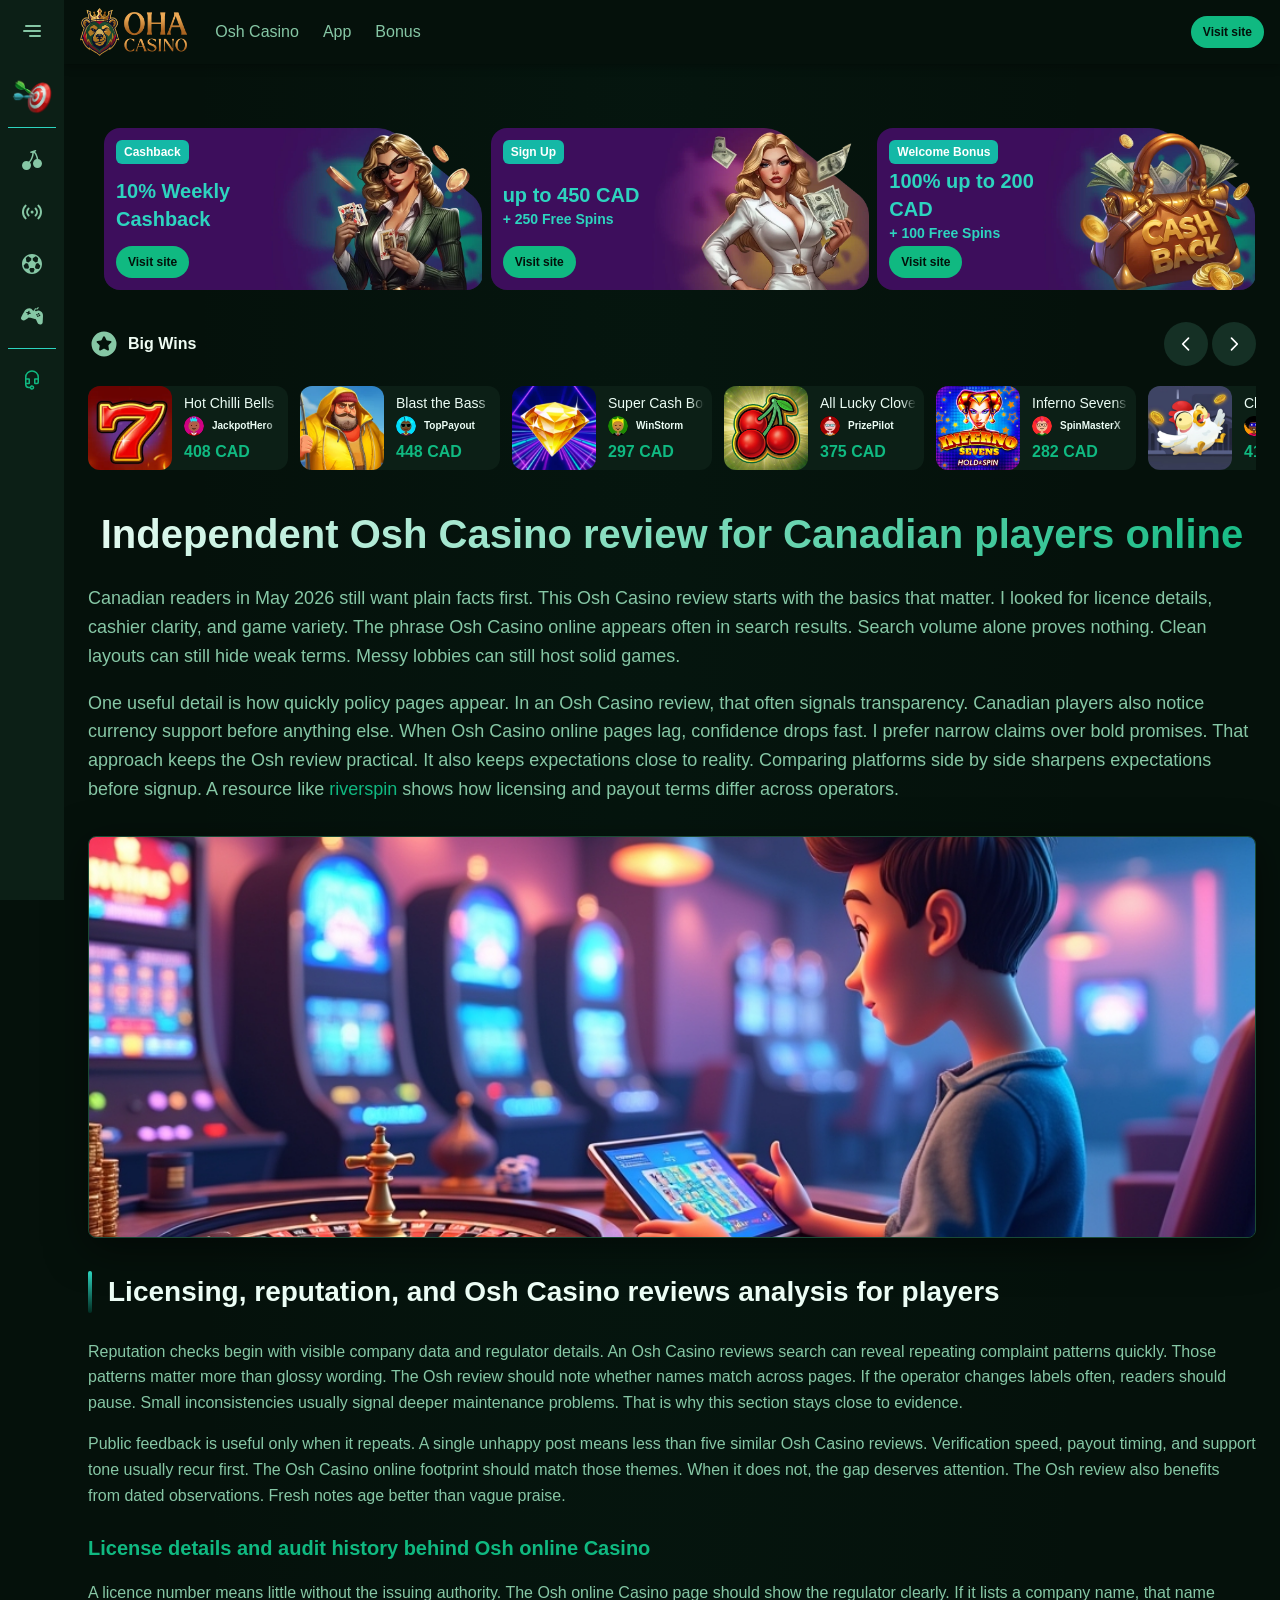
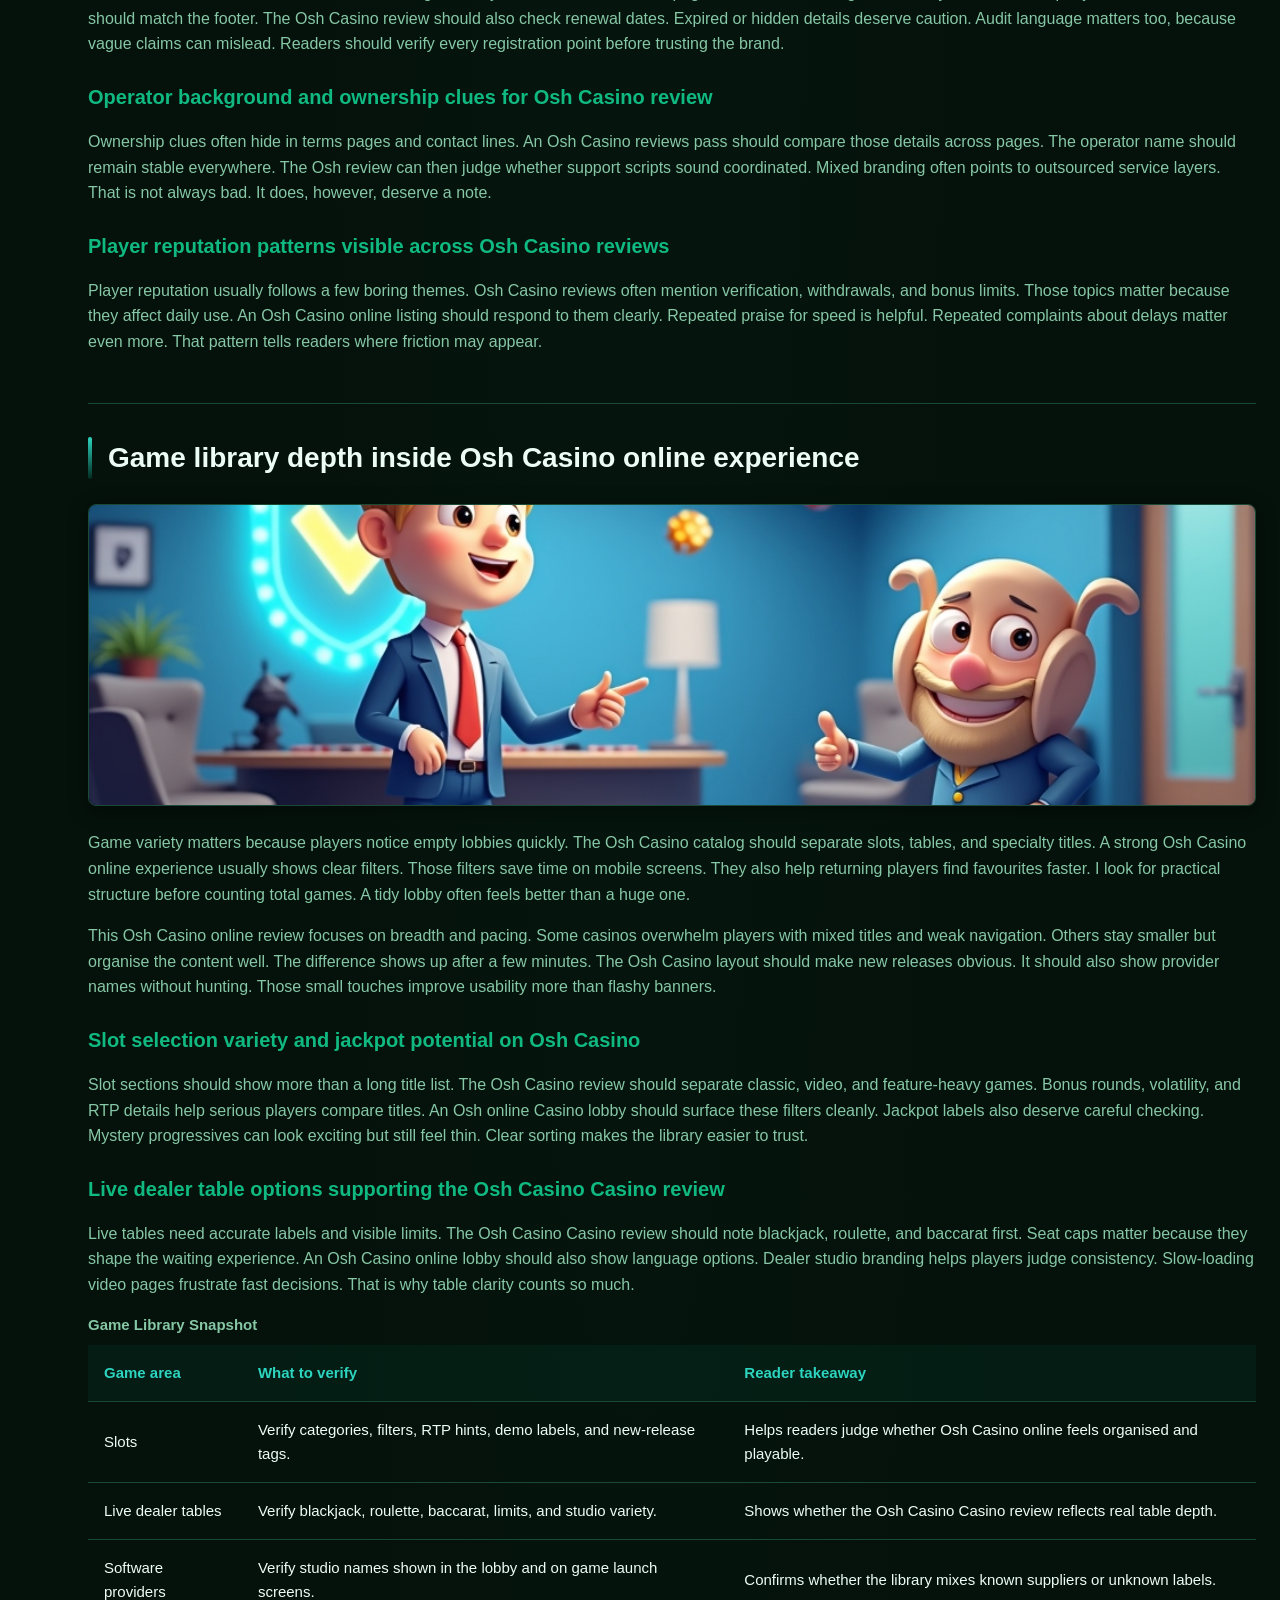
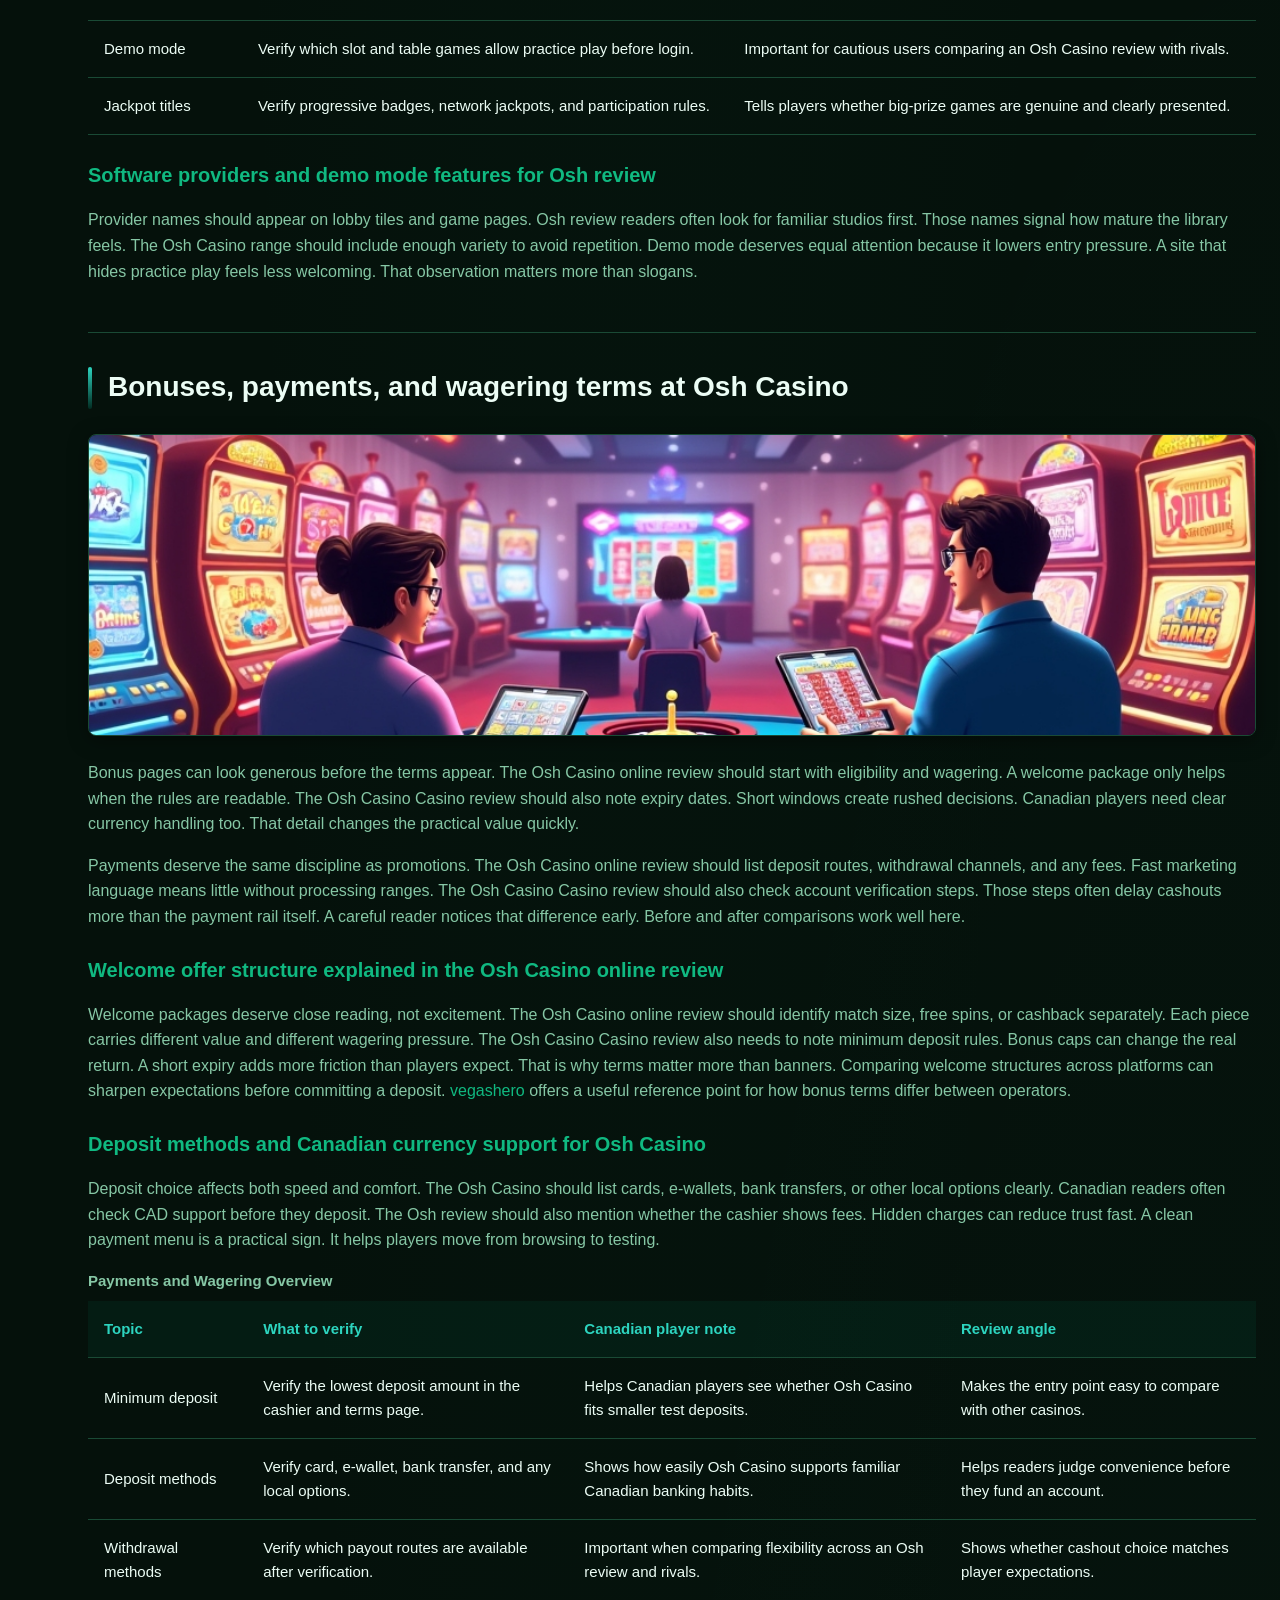
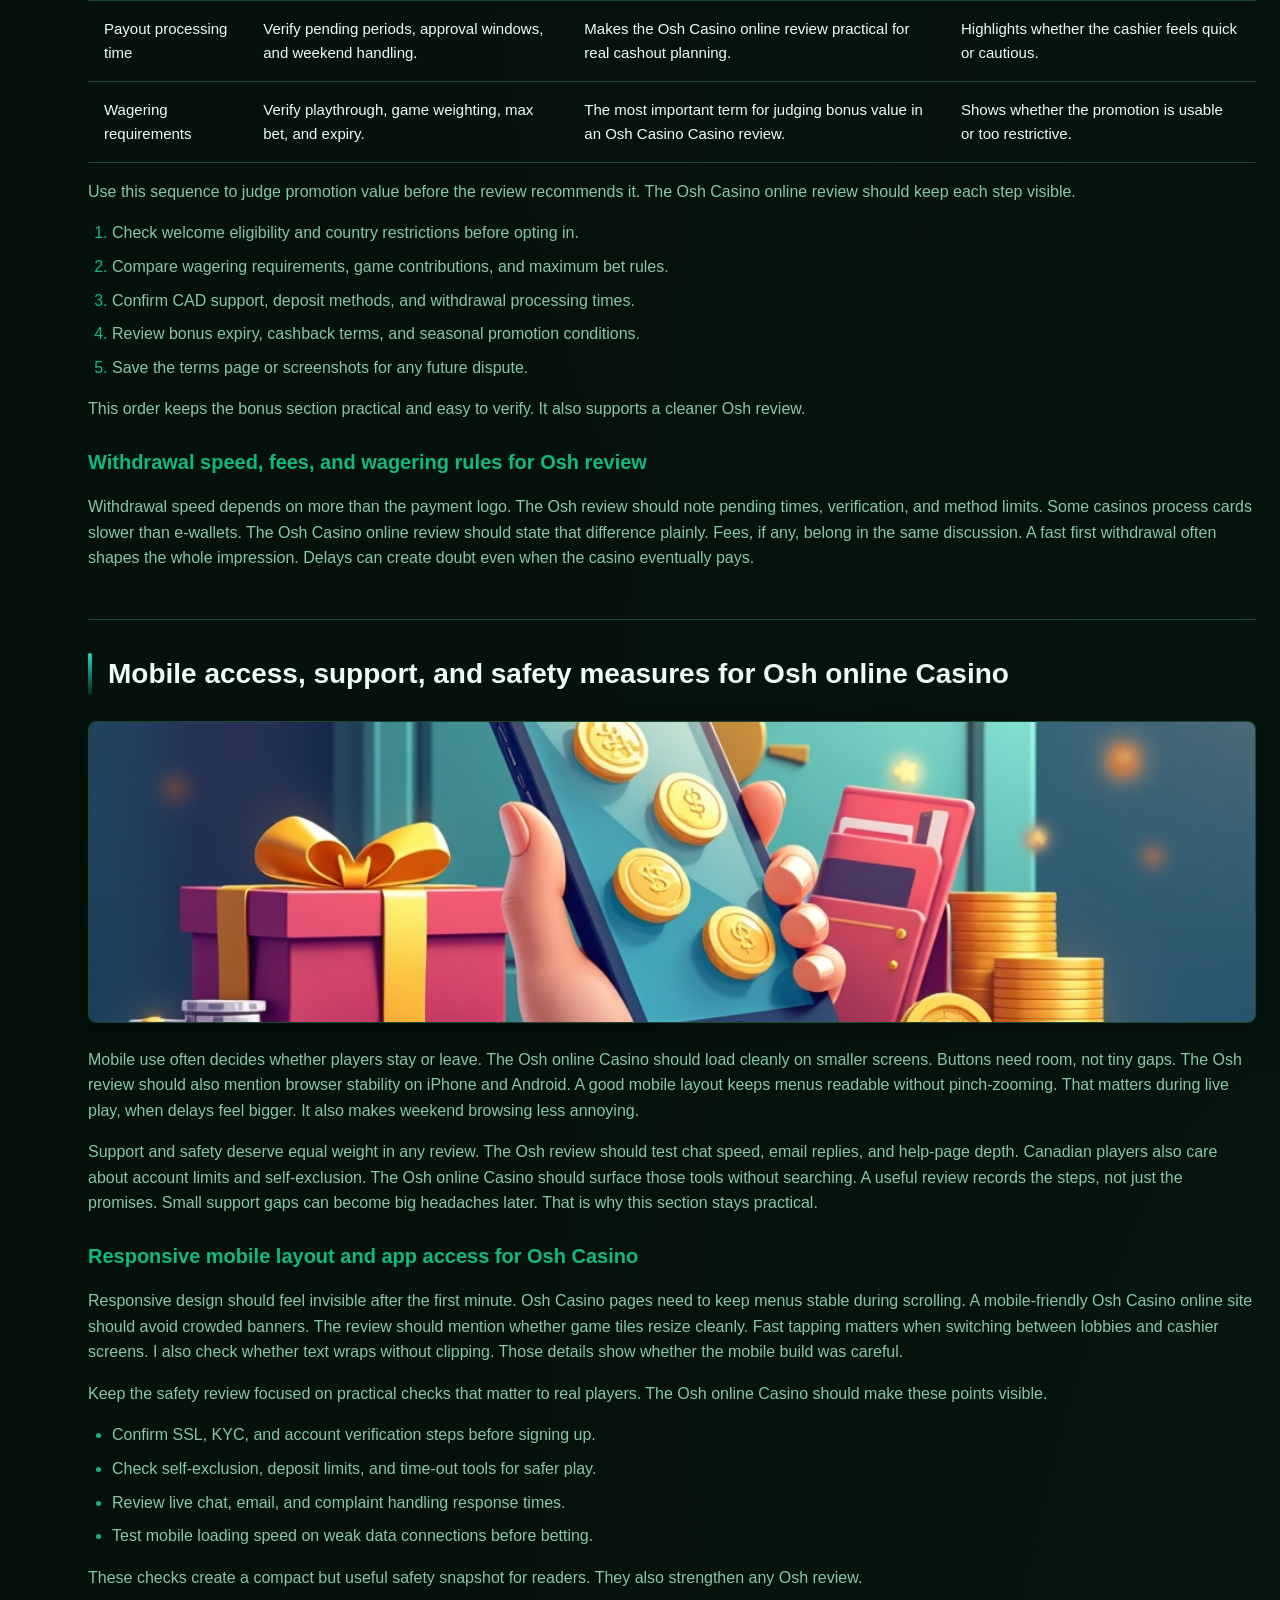
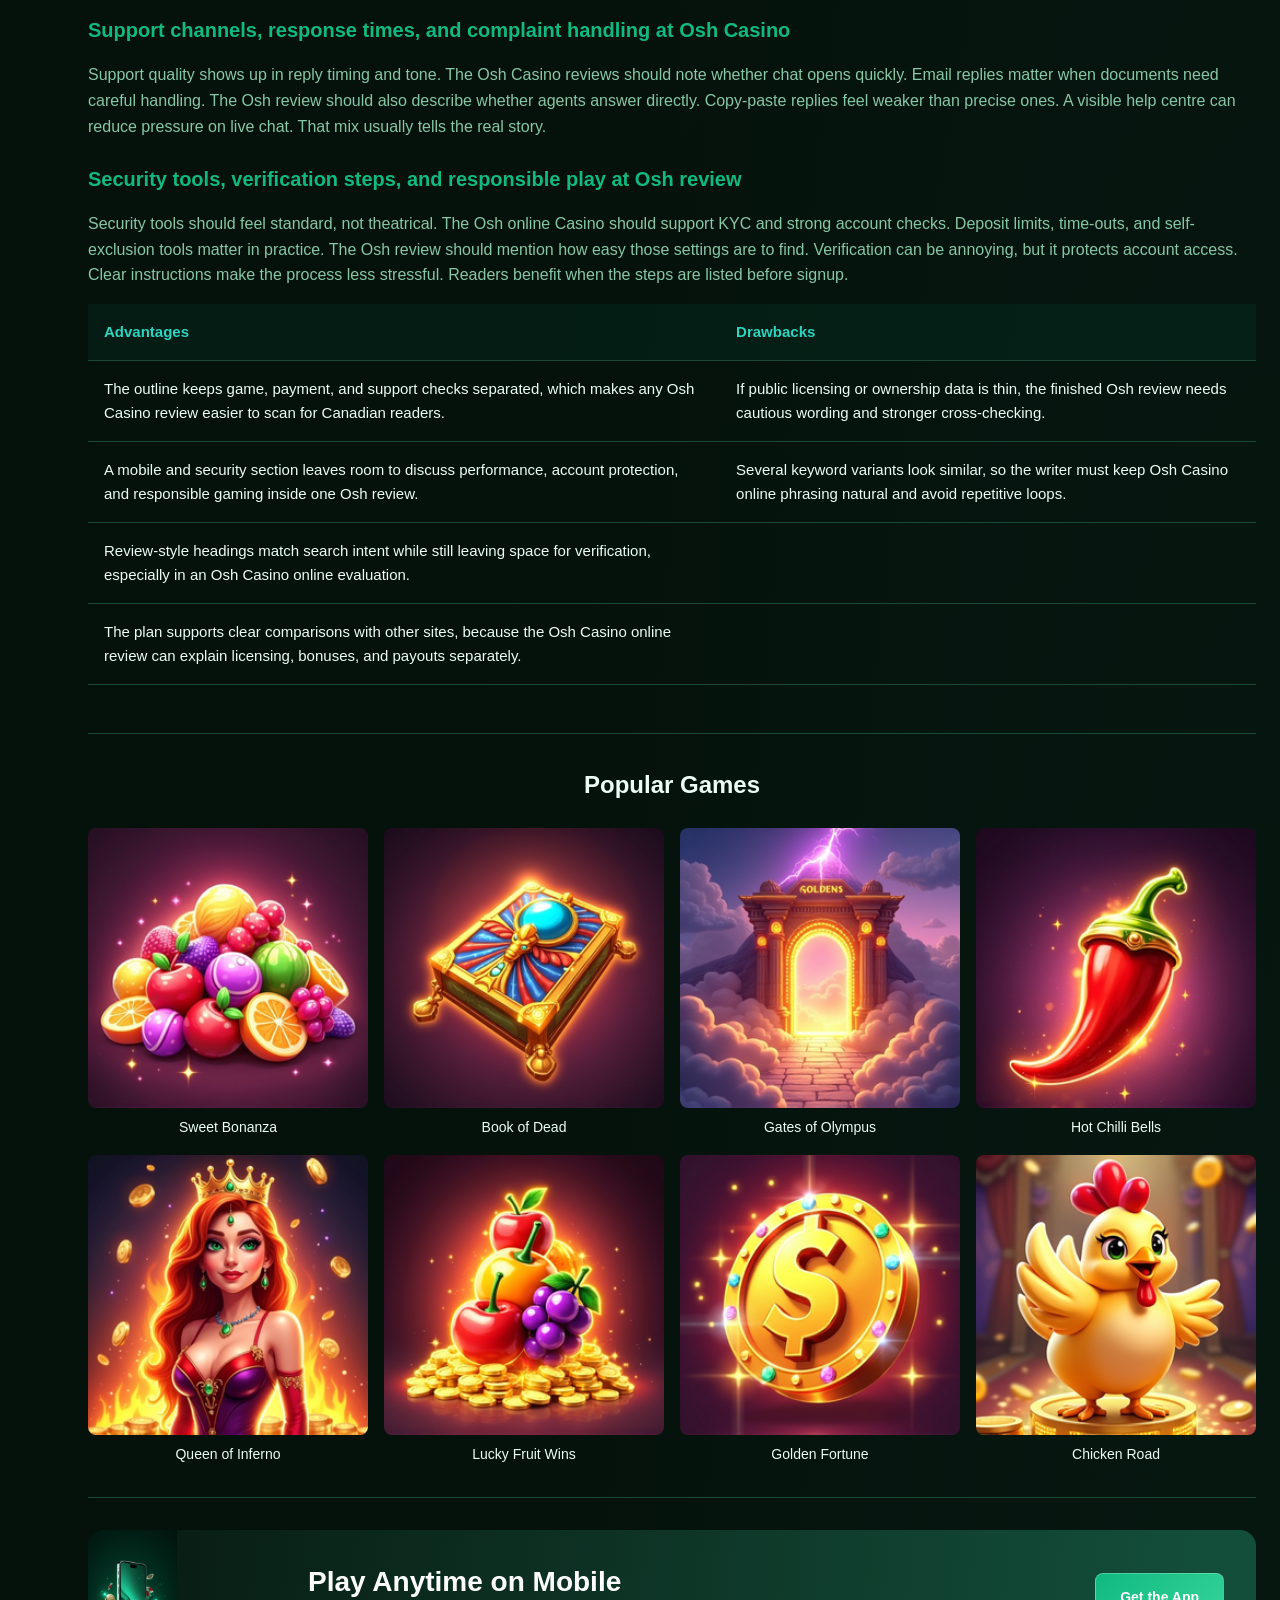
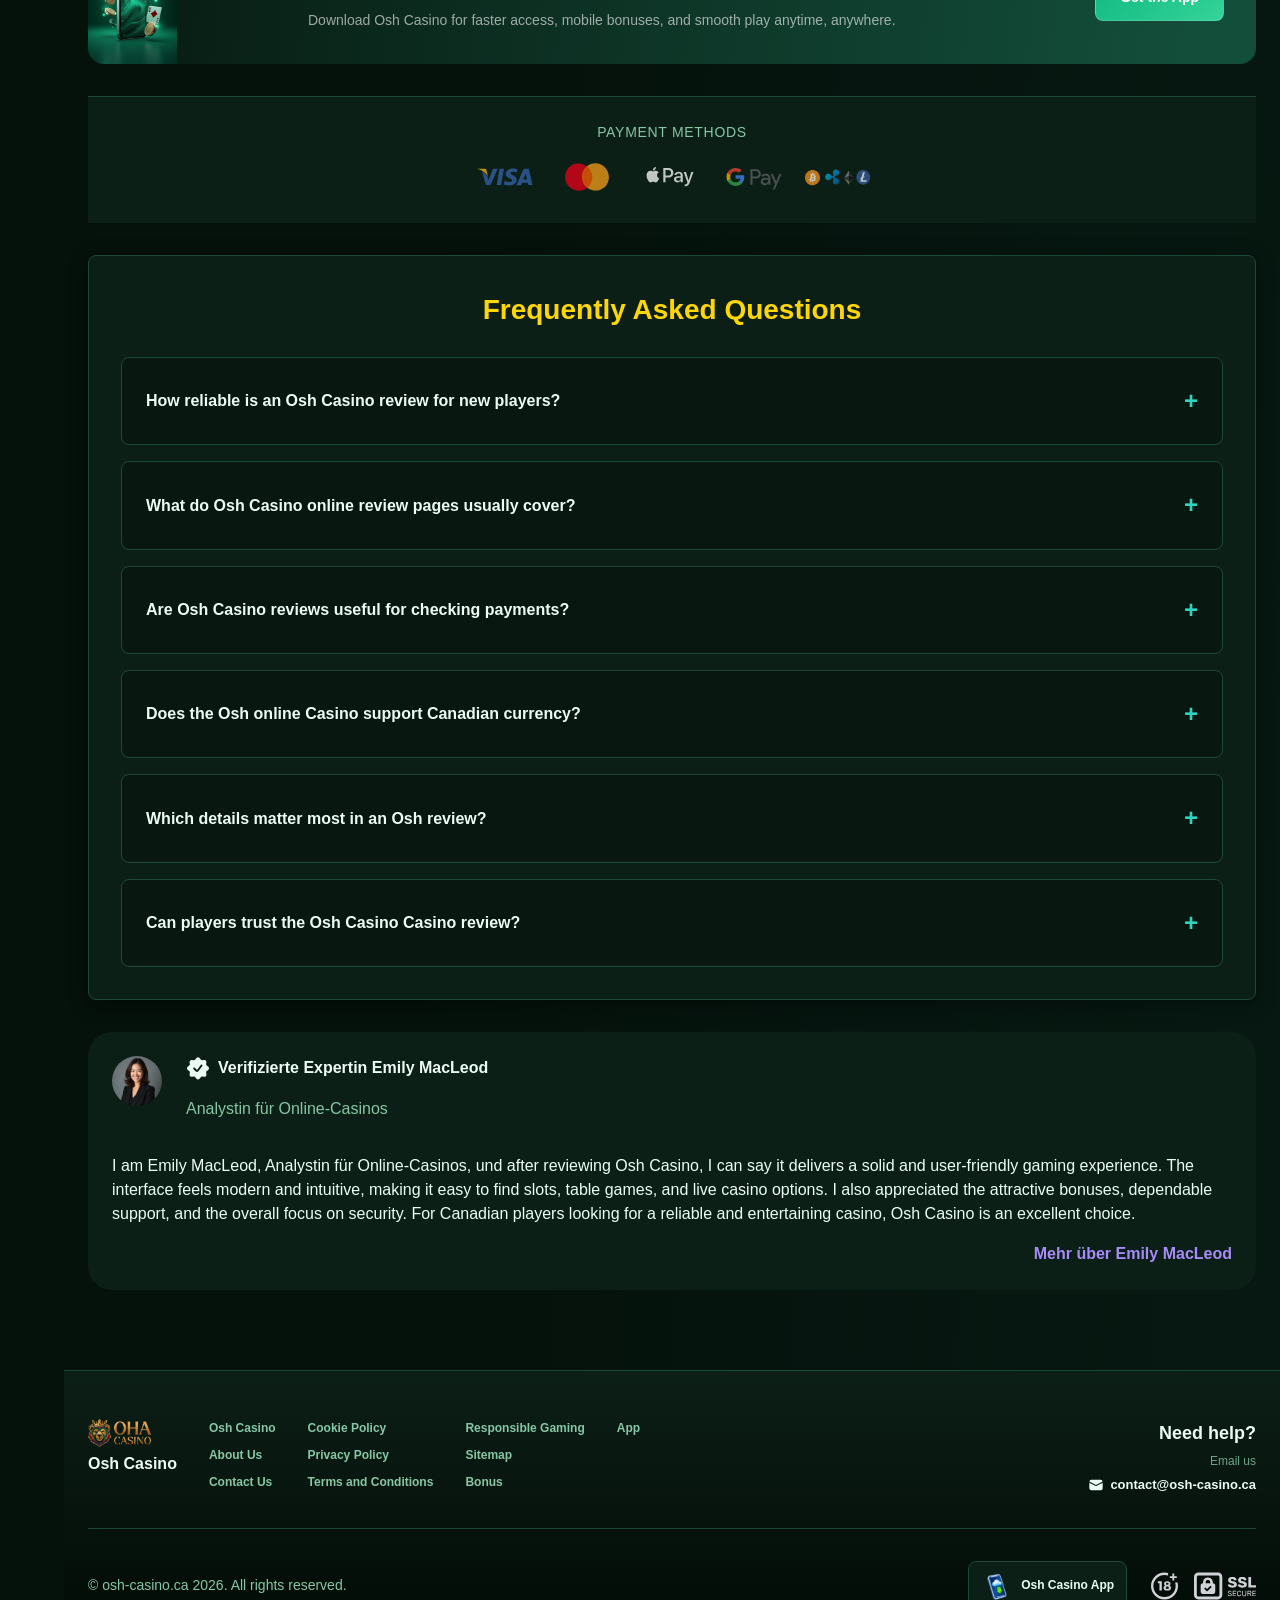
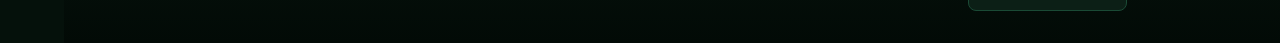
==== commit 4532c88e: "Plain copy from osh-casino.ca" ====
--- a/index.html
+++ b/index.html
@@ -36,7 +36,7 @@
 <link rel="alternate" hreflang="x-default" href="https://cwautospa.ca/">
 <link rel="alternate" hreflang="en-CA" href="https://cwautospa.ca/en-CA/">
 </head>
-<body>
+<body >
     <div class="nav-sidebar-b8981fb5 isFull" id="navSidebar">
         <div class="nav-sidebar-content-b8981fb5">
             <div class="nav-sidebar-wrapped-b8981fb5">
@@ -387,7 +387,7 @@
         </div>
 
         <div class="main-nav-content-center-b8981fb5">
-            <a href="/" class="nav-link-b8981fb5" title="Home">Home</a>
+            <a href="/" class="nav-link-b8981fb5" title="Osh Casino">Osh Casino</a>
             <a href="/app/" class="nav-link-b8981fb5" title="App">App</a>
             <a href="/bonus/" class="nav-link-b8981fb5" title="Bonus">Bonus</a>
         </div>
@@ -555,42 +555,45 @@
             <h1>Independent Osh Casino review for Canadian players online</h1>
             <div class="intro-b8981fb5">
                 <p>Canadian readers in May 2026 still want plain facts first. This Osh Casino review starts with the basics that matter. I looked for licence details, cashier clarity, and game variety. The phrase Osh Casino online appears often in search results. Search volume alone proves nothing. Clean layouts can still hide weak terms. Messy lobbies can still host solid games.</p>
-                <p>One useful detail is how quickly policy pages appear. In an Osh Casino review, that often signals transparency. Canadian players also notice currency support before anything else. When Osh Casino online pages lag, confidence drops fast. I prefer narrow claims over bold promises. That approach keeps the Osh review practical. It also keeps expectations close to reality.</p>
+                <p>One useful detail is how quickly policy pages appear. In an Osh Casino review, that often signals transparency. Canadian players also notice currency support before anything else. When Osh Casino online pages lag, confidence drops fast. I prefer narrow claims over bold promises. That approach keeps the Osh review practical. It also keeps expectations close to reality. Comparing platforms side by side sharpens expectations before signup. A resource like <a href='https://riverspins-au.com/' title='riverspin'>riverspin</a> shows how licensing and payout terms differ across operators.</p>
             </div>
         </header>
+
+
 
         <div class="hero-image-b8981fb5">
             <img src="/images/osh_casino_independent_review_hero.png" alt="osh casino" title="osh casino" loading="lazy">
         </div>
 
+
         <section class="content-section-b8981fb5 card-b8981fb5">
-            <h2>Licensing, reputation, and Osh Casino reviews analysis for players</h2>
+            <h2 id="toc-s0">Licensing, reputation, and Osh Casino reviews analysis for players</h2>
 
 
             <p>Reputation checks begin with visible company data and regulator details. An Osh Casino reviews search can reveal repeating complaint patterns quickly. Those patterns matter more than glossy wording. The Osh review should note whether names match across pages. If the operator changes labels often, readers should pause. Small inconsistencies usually signal deeper maintenance problems. That is why this section stays close to evidence.</p>
             <p>Public feedback is useful only when it repeats. A single unhappy post means less than five similar Osh Casino reviews. Verification speed, payout timing, and support tone usually recur first. The Osh Casino online footprint should match those themes. When it does not, the gap deserves attention. The Osh review also benefits from dated observations. Fresh notes age better than vague praise.</p>
 
                 
-        <h3>License details and audit history behind Osh online Casino</h3>
+        <h3 id="toc-s0-b0">License details and audit history behind Osh online Casino</h3>
             <p>A licence number means little without the issuing authority. The Osh online Casino page should show the regulator clearly. If it lists a company name, that name should match the footer. The Osh Casino review should also check renewal dates. Expired or hidden details deserve caution. Audit language matters too, because vague claims can mislead. Readers should verify every registration point before trusting the brand.</p>
 
 
 
                 
-        <h3>Operator background and ownership clues for Osh Casino review</h3>
+        <h3 id="toc-s0-b1">Operator background and ownership clues for Osh Casino review</h3>
             <p>Ownership clues often hide in terms pages and contact lines. An Osh Casino reviews pass should compare those details across pages. The operator name should remain stable everywhere. The Osh review can then judge whether support scripts sound coordinated. Mixed branding often points to outsourced service layers. That is not always bad. It does, however, deserve a note.</p>
 
 
 
                 
-        <h3>Player reputation patterns visible across Osh Casino reviews</h3>
+        <h3 id="toc-s0-b2">Player reputation patterns visible across Osh Casino reviews</h3>
             <p>Player reputation usually follows a few boring themes. Osh Casino reviews often mention verification, withdrawals, and bonus limits. Those topics matter because they affect daily use. An Osh Casino online listing should respond to them clearly. Repeated praise for speed is helpful. Repeated complaints about delays matter even more. That pattern tells readers where friction may appear.</p>
 
 
 
         </section>
         <section class="content-section-b8981fb5 card-b8981fb5">
-            <h2>Game library depth inside Osh Casino online experience</h2>
+            <h2 id="toc-s1">Game library depth inside Osh Casino online experience</h2>
 
             <div class="section-image-b8981fb5">
                 <img src="/images/osh_casino_licensing_reputation_review.png" alt="Osh Casino review" title="Osh Casino review" loading="lazy">
@@ -600,13 +603,13 @@
             <p>This Osh Casino online review focuses on breadth and pacing. Some casinos overwhelm players with mixed titles and weak navigation. Others stay smaller but organise the content well. The difference shows up after a few minutes. The Osh Casino layout should make new releases obvious. It should also show provider names without hunting. Those small touches improve usability more than flashy banners.</p>
 
                 
-        <h3>Slot selection variety and jackpot potential on Osh Casino</h3>
+        <h3 id="toc-s1-b0">Slot selection variety and jackpot potential on Osh Casino</h3>
             <p>Slot sections should show more than a long title list. The Osh Casino review should separate classic, video, and feature-heavy games. Bonus rounds, volatility, and RTP details help serious players compare titles. An Osh online Casino lobby should surface these filters cleanly. Jackpot labels also deserve careful checking. Mystery progressives can look exciting but still feel thin. Clear sorting makes the library easier to trust.</p>
 
 
 
                 
-        <h3>Live dealer table options supporting the Osh Casino Casino review</h3>
+        <h3 id="toc-s1-b1">Live dealer table options supporting the Osh Casino Casino review</h3>
             <p>Live tables need accurate labels and visible limits. The Osh Casino Casino review should note blackjack, roulette, and baccarat first. Seat caps matter because they shape the waiting experience. An Osh Casino online lobby should also show language options. Dealer studio branding helps players judge consistency. Slow-loading video pages frustrate fast decisions. That is why table clarity counts so much.</p>
 
 
@@ -657,14 +660,14 @@
 
 
                 
-        <h3>Software providers and demo mode features for Osh review</h3>
+        <h3 id="toc-s1-b3">Software providers and demo mode features for Osh review</h3>
             <p>Provider names should appear on lobby tiles and game pages. Osh review readers often look for familiar studios first. Those names signal how mature the library feels. The Osh Casino range should include enough variety to avoid repetition. Demo mode deserves equal attention because it lowers entry pressure. A site that hides practice play feels less welcoming. That observation matters more than slogans.</p>
 
 
 
         </section>
         <section class="content-section-b8981fb5 card-b8981fb5">
-            <h2>Bonuses, payments, and wagering terms at Osh Casino</h2>
+            <h2 id="toc-s2">Bonuses, payments, and wagering terms at Osh Casino</h2>
 
             <div class="section-image-b8981fb5">
                 <img src="/images/osh_casino_game_library_depth.png" alt="Osh Casino online" title="Osh Casino online" loading="lazy">
@@ -674,13 +677,13 @@
             <p>Payments deserve the same discipline as promotions. The Osh Casino online review should list deposit routes, withdrawal channels, and any fees. Fast marketing language means little without processing ranges. The Osh Casino Casino review should also check account verification steps. Those steps often delay cashouts more than the payment rail itself. A careful reader notices that difference early. Before and after comparisons work well here.</p>
 
                 
-        <h3>Welcome offer structure explained in the Osh Casino online review</h3>
-            <p>Welcome packages deserve close reading, not excitement. The Osh Casino online review should identify match size, free spins, or cashback separately. Each piece carries different value and different wagering pressure. The Osh Casino Casino review also needs to note minimum deposit rules. Bonus caps can change the real return. A short expiry adds more friction than players expect. That is why terms matter more than banners.</p>
-
-
-
-                
-        <h3>Deposit methods and Canadian currency support for Osh Casino</h3>
+        <h3 id="toc-s2-b0">Welcome offer structure explained in the Osh Casino online review</h3>
+            <p>Welcome packages deserve close reading, not excitement. The Osh Casino online review should identify match size, free spins, or cashback separately. Each piece carries different value and different wagering pressure. The Osh Casino Casino review also needs to note minimum deposit rules. Bonus caps can change the real return. A short expiry adds more friction than players expect. That is why terms matter more than banners. Comparing welcome structures across platforms can sharpen expectations before committing a deposit. <a href='https://vegas-herosuk.uk/' title='vegashero'>vegashero</a> offers a useful reference point for how bonus terms differ between operators.</p>
+
+
+
+                
+        <h3 id="toc-s2-b1">Deposit methods and Canadian currency support for Osh Casino</h3>
             <p>Deposit choice affects both speed and comfort. The Osh Casino should list cards, e-wallets, bank transfers, or other local options clearly. Canadian readers often check CAD support before they deposit. The Osh review should also mention whether the cashier shows fees. Hidden charges can reduce trust fast. A clean payment menu is a practical sign. It helps players move from browsing to testing.</p>
 
 
@@ -750,14 +753,14 @@
 
 
                 
-        <h3>Withdrawal speed, fees, and wagering rules for Osh review</h3>
+        <h3 id="toc-s2-b4">Withdrawal speed, fees, and wagering rules for Osh review</h3>
             <p>Withdrawal speed depends on more than the payment logo. The Osh review should note pending times, verification, and method limits. Some casinos process cards slower than e-wallets. The Osh Casino online review should state that difference plainly. Fees, if any, belong in the same discussion. A fast first withdrawal often shapes the whole impression. Delays can create doubt even when the casino eventually pays.</p>
 
 
 
         </section>
         <section class="content-section-b8981fb5 card-b8981fb5">
-            <h2>Mobile access, support, and safety measures for Osh online Casino</h2>
+            <h2 id="toc-s3">Mobile access, support, and safety measures for Osh online Casino</h2>
 
             <div class="section-image-b8981fb5">
                 <img src="/images/osh_casino_bonuses_payments_terms.png" alt="Osh Casino online review" title="Osh Casino online review" loading="lazy">
@@ -767,7 +770,7 @@
             <p>Support and safety deserve equal weight in any review. The Osh review should test chat speed, email replies, and help-page depth. Canadian players also care about account limits and self-exclusion. The Osh online Casino should surface those tools without searching. A useful review records the steps, not just the promises. Small support gaps can become big headaches later. That is why this section stays practical.</p>
 
                 
-        <h3>Responsive mobile layout and app access for Osh Casino</h3>
+        <h3 id="toc-s3-b0">Responsive mobile layout and app access for Osh Casino</h3>
             <p>Responsive design should feel invisible after the first minute. Osh Casino pages need to keep menus stable during scrolling. A mobile-friendly Osh Casino online site should avoid crowded banners. The review should mention whether game tiles resize cleanly. Fast tapping matters when switching between lobbies and cashier screens. I also check whether text wraps without clipping. Those details show whether the mobile build was careful.</p>
 
 
@@ -785,13 +788,13 @@
 
 
                 
-        <h3>Support channels, response times, and complaint handling at Osh Casino</h3>
+        <h3 id="toc-s3-b2">Support channels, response times, and complaint handling at Osh Casino</h3>
             <p>Support quality shows up in reply timing and tone. The Osh Casino reviews should note whether chat opens quickly. Email replies matter when documents need careful handling. The Osh review should also describe whether agents answer directly. Copy-paste replies feel weaker than precise ones. A visible help centre can reduce pressure on live chat. That mix usually tells the real story.</p>
 
 
 
                 
-        <h3>Security tools, verification steps, and responsible play at Osh review</h3>
+        <h3 id="toc-s3-b3">Security tools, verification steps, and responsible play at Osh review</h3>
             <p>Security tools should feel standard, not theatrical. The Osh online Casino should support KYC and strong account checks. Deposit limits, time-outs, and self-exclusion tools matter in practice. The Osh review should mention how easy those settings are to find. Verification can be annoying, but it protects account access. Clear instructions make the process less stressful. Readers benefit when the steps are listed before signup.</p>
 
 
@@ -1053,7 +1056,7 @@
 
                 <nav class="footer-nav-b8981fb5">
                     <div class="footer-nav-col-b8981fb5">
-                        <a href="/" class="footer-link-b8981fb5" title="Home">Home</a>
+                        <a href="/" class="footer-link-b8981fb5" title="Osh Casino">Osh Casino</a>
                         <a href="/about-us/" class="footer-link-b8981fb5" title="About Us">About Us</a>
                         <a href="/contact-us/" class="footer-link-b8981fb5" title="Contact Us">Contact Us</a>
                     </div>
@@ -1118,8 +1121,8 @@
     "name": "Emily MacLeod",
     "url": "https://cwautospa.ca/author/emily-macleod/"
   },
-  "dateModified": "2026-05-18T04:59:19+00:00",
-  "datePublished": "2026-05-10T17:35:34+00:00",
+  "dateModified": "2026-09-24T16:00:28+00:00",
+  "datePublished": "2026-09-23T02:10:10+00:00",
   "headline": "Independent Osh Casino review for Canadian players online"
 }</script>
     <script type="application/ld+json">{
@@ -1274,5 +1277,6 @@
     </script>
 
     <script src="/assets/big-wins-slider.js"></script>
+
 </body>
 </html>
--- a/css/style.css
+++ b/css/style.css
@@ -306,6 +306,8 @@
     display: flex;
     flex-shrink: 0;
     gap: 16px;
+    
+    min-width: 0;
 }
 
 .main-nav-content-center-b8981fb5 {
@@ -1379,4 +1381,176 @@
     .error-page__description-b8981fb5 {
         font-size: 0.9375rem;
     }
-}+}
+
+
+.author-pages-b8981fb5 {
+    margin-top: var(--spacing-lg, 2rem);
+}
+
+.author-pages__heading-b8981fb5 {
+    margin-bottom: var(--spacing-sm, 1rem);
+    color: var(--color-text);
+}
+
+.author-pages__list-b8981fb5 {
+    display: grid;
+    gap: var(--spacing-sm, 1rem);
+}
+
+.author-pages-b8981fb5 .author-pages__link-b8981fb5 {
+    display: block;
+    padding: var(--spacing-md, 1.5rem);
+    background: var(--color-bg-card);
+    border: 1px solid var(--color-border);
+    border-radius: var(--border-radius, 8px);
+    box-shadow: var(--shadow);
+    text-decoration: none;
+    color: inherit;
+    cursor: pointer;
+    transition:
+        border-color 0.2s ease,
+        background 0.2s ease,
+        transform 0.2s ease;
+}
+
+.author-pages-b8981fb5 .author-pages__link-b8981fb5:hover {
+    border-color: var(--color-accent);
+    background: var(--color-bg-card-hover);
+    transform: translateY(-2px);
+}
+
+.author-pages__name-b8981fb5 {
+    display: block;
+    font-weight: 700;
+    font-size: 1.15rem;
+    color: var(--color-text);
+}
+
+.author-pages__desc-b8981fb5 {
+    display: block;
+    margin-top: 0.5rem;
+    font-family: var(--font-family);
+    font-size: var(--font-size-base, 16px);
+    line-height: var(--line-height, 1.6);
+    color: var(--color-text);
+}
+
+.toc-b8981fb5 {
+    margin: var(--gap-m, 16px) 0;
+    border: 1px solid rgba(127, 127, 127, .25);
+    border-radius: var(--border-radius, 12px);
+    background: rgba(127, 127, 127, .06);
+    padding: 0 var(--gap-m, 16px);
+}
+.toc__label-b8981fb5 {
+    cursor: pointer;
+    font-weight: 700;
+    list-style: none;
+    display: flex;
+    align-items: center;
+    gap: .5em;
+    padding: var(--gap-s, 12px) 0;
+}
+.toc__label-b8981fb5::-webkit-details-marker { display: none; }
+.toc__label-b8981fb5::before {
+    content: "\203A";
+    font-size: 1.25em;
+    line-height: 1;
+    transition: transform .15s ease;
+}
+.toc-b8981fb5[open] .toc__label-b8981fb5::before { transform: rotate(90deg); }
+.toc__nav-b8981fb5 { padding-bottom: var(--gap-s, 12px); }
+.toc__list-b8981fb5, .toc__sublist-b8981fb5 { list-style: none; margin: 0; padding-left: 1.2em; }
+.toc__list-b8981fb5 > li { margin: .4em 0; }
+.toc__list-b8981fb5 a { text-decoration: none; color: inherit; opacity: .9; }
+.toc__list-b8981fb5 a:hover { text-decoration: underline; opacity: 1; }
+.toc__sublist-b8981fb5 { padding-left: 1.3em; font-size: .95em; opacity: .8; }
+
+
+.bonus-offer-b8981fb5 {
+    margin: var(--spacing-xl) 0;
+}
+
+.bonus-offer__grid-b8981fb5 {
+    display: grid;
+    grid-template-columns: repeat(3, 1fr);
+    gap: var(--spacing-md);
+}
+
+.bonus-offer__card-b8981fb5 {
+    display: flex;
+    flex-direction: column;
+    align-items: center;
+    text-align: center;
+    gap: var(--spacing-xs);
+    padding: var(--spacing-lg);
+    border-radius: var(--border-radius);
+    border: 1px solid var(--color-border);
+    box-shadow: var(--shadow);
+}
+
+.bonus-offer__card--a-b8981fb5 {
+    background: color-mix(in srgb, var(--color-primary) 14%, var(--color-bg-card));
+}
+
+.bonus-offer__card--b-b8981fb5 {
+    background: color-mix(in srgb, var(--color-accent) 14%, var(--color-bg-card));
+}
+
+.bonus-offer__card--c-b8981fb5 {
+    background: color-mix(in srgb, var(--color-gold) 14%, var(--color-bg-card));
+}
+
+.bonus-offer__badge-b8981fb5 {
+    display: inline-block;
+    padding: 0.25rem 0.9rem;
+    border-radius: 999px;
+    background: var(--color-primary);
+    color: var(--color-bg);
+    font-size: 0.85rem;
+    font-weight: 700;
+}
+
+.bonus-offer__icon-b8981fb5 {
+    font-size: 2.5rem;
+    line-height: 1;
+    margin: var(--spacing-xs) 0;
+}
+
+.bonus-offer__headline-b8981fb5 {
+    font-size: 1.4rem;
+    font-weight: 800;
+    color: var(--color-text);
+    margin: 0;
+}
+
+.bonus-offer__desc-b8981fb5 {
+    color: var(--color-text-light);
+    margin: 0;
+}
+
+.bonus-offer__button-b8981fb5 {
+    display: inline-flex;
+    align-items: center;
+    gap: 0.4rem;
+    margin-top: var(--spacing-xs);
+    padding: 0.7rem 1.6rem;
+    border-radius: var(--border-radius);
+    background: var(--color-primary);
+    color: var(--color-bg);
+    font-weight: 700;
+    text-decoration: none;
+    box-shadow: var(--glow-primary);
+}
+
+.bonus-offer__button-b8981fb5:hover {
+    background: var(--color-primary-hover);
+    color: var(--color-bg);
+}
+
+@media (max-width: 860px) {
+    .bonus-offer__grid-b8981fb5 {
+        grid-template-columns: 1fr;
+    }
+}
--- a/css/layout.css
+++ b/css/layout.css
@@ -1679,6 +1679,14 @@
 }
 
 
+@media (max-width: 1279px) {
+    .main-nav-b8981fb5 .nav-logo-b8981fb5 img {
+        max-width: 120px;
+        height: auto;
+    }
+}
+
+
 
 
 @media (min-width: 1280px) {
@@ -2072,3 +2080,5 @@
         box-sizing: border-box;
     }
 }
+
+a:not([href]){cursor:pointer}
